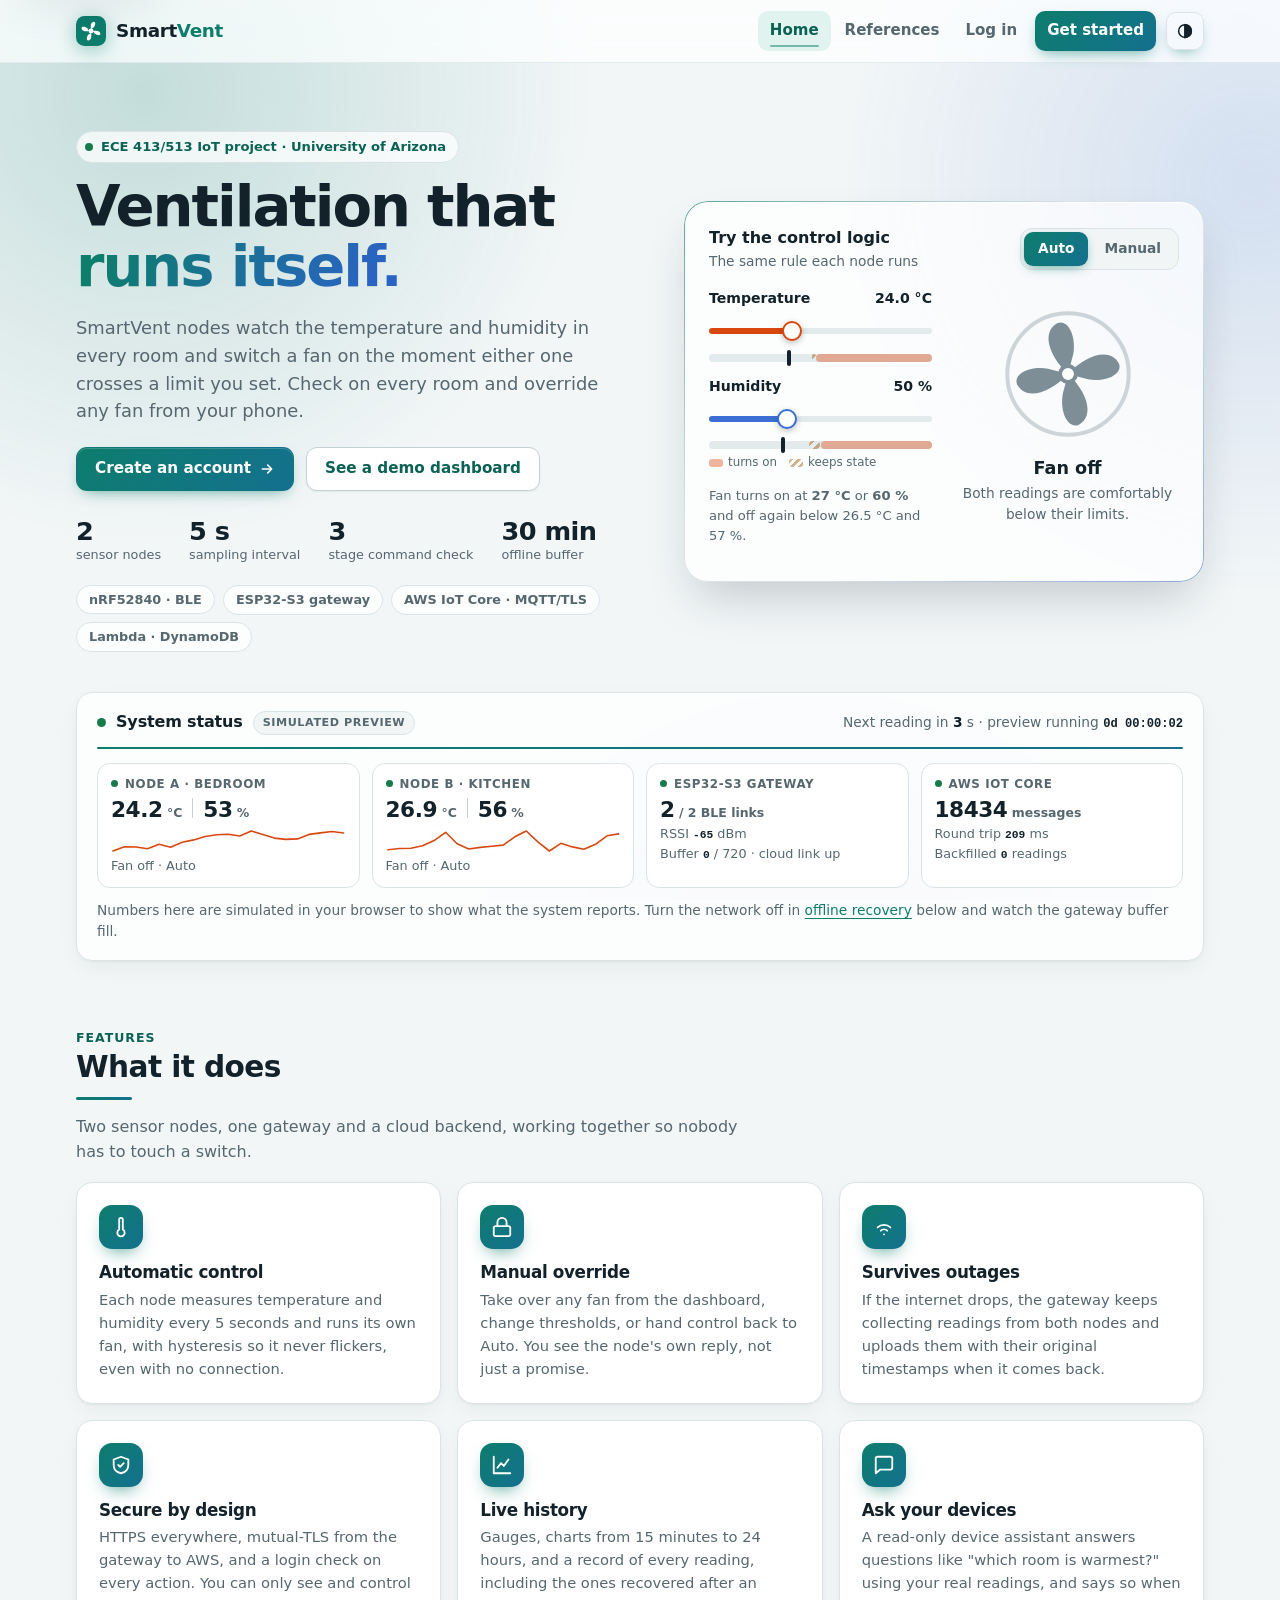
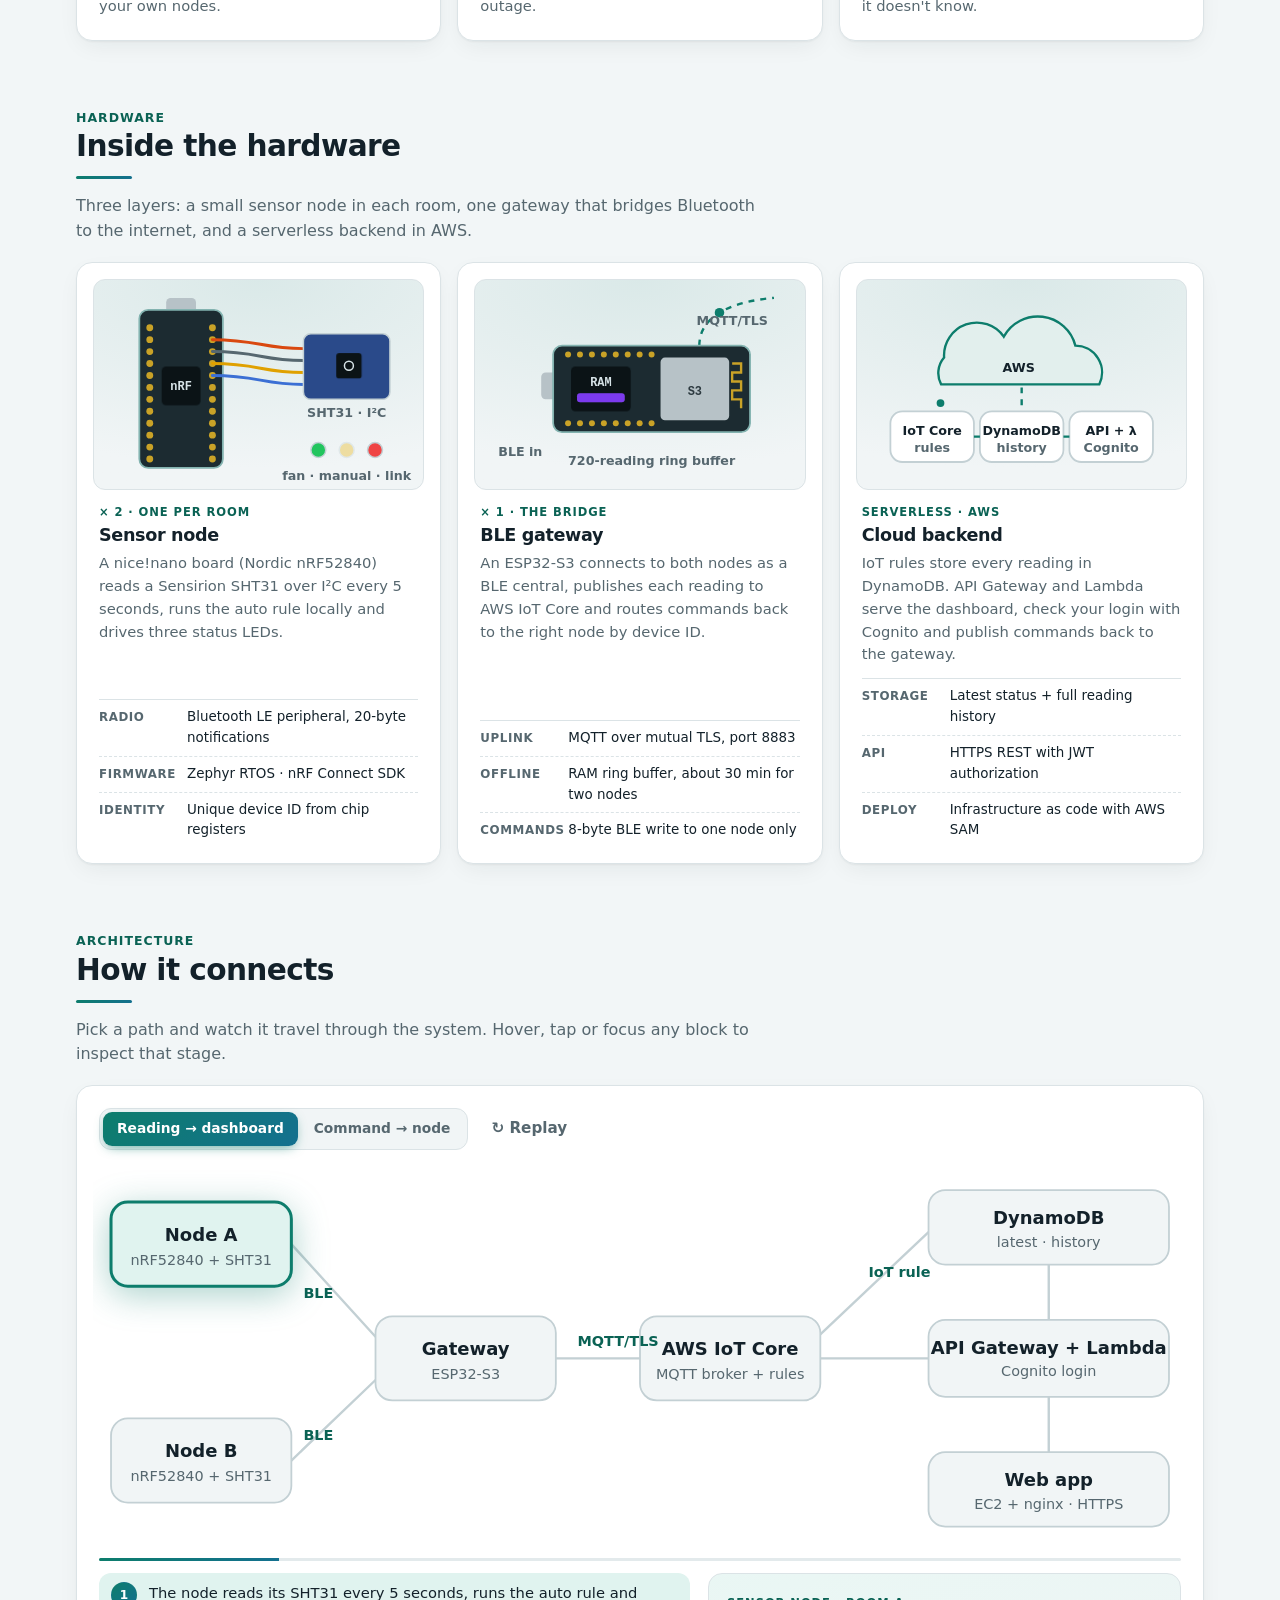
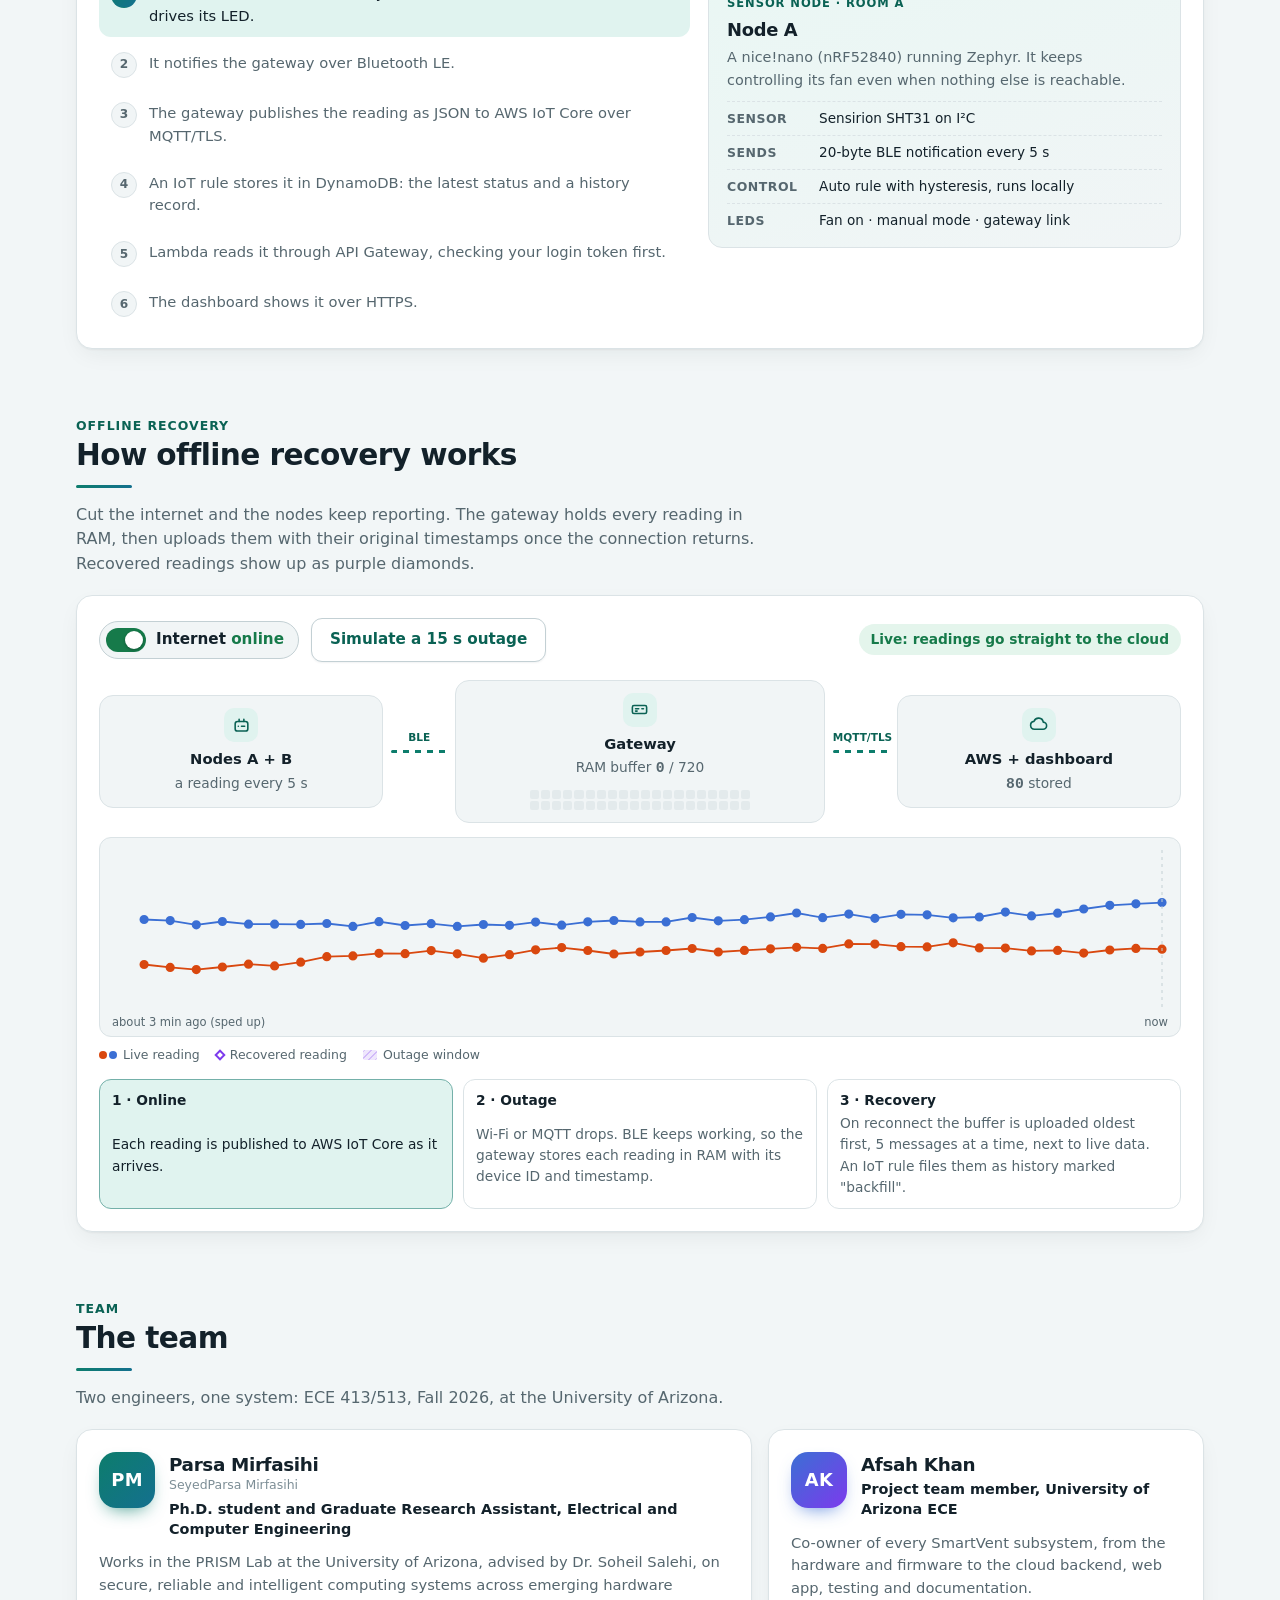
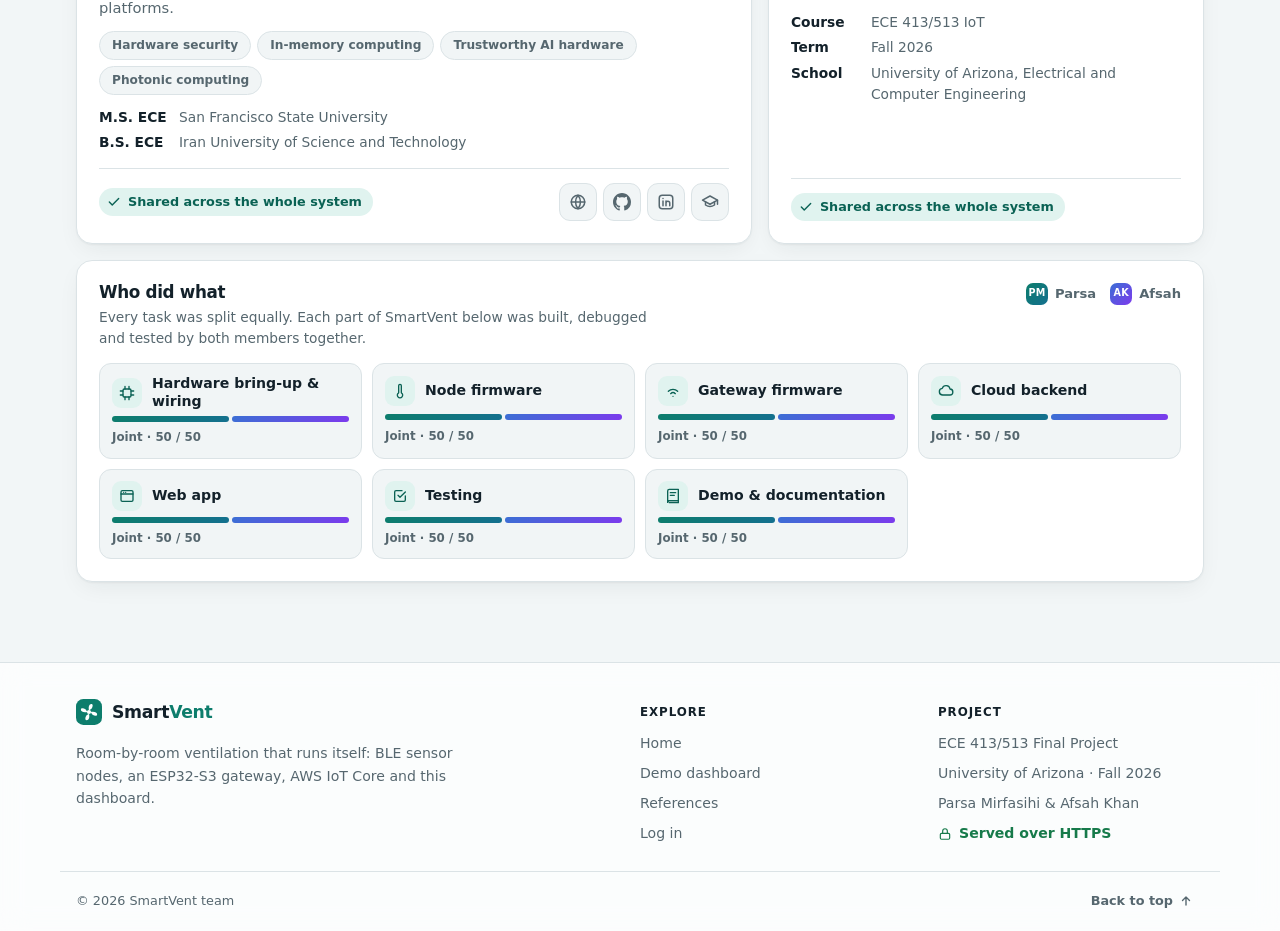
==== web/index.html @ d4ce499c "SmartVent: two-node BLE to AWS IoT smart ventilation system" ====
<!doctype html>
<html lang="en">
<head>
  <meta charset="utf-8">
  <meta name="viewport" content="width=device-width, initial-scale=1">
  <title>SmartVent · Smart Ventilation</title>
  <meta name="description" content="SmartVent: an IoT ventilation system with BLE sensor nodes, an ESP32-S3 gateway, AWS IoT Core and a live web dashboard. ECE 413/513 project, University of Arizona.">
  <script>try { var t = localStorage.getItem("sv.theme"); if (t) document.documentElement.dataset.theme = t; } catch (e) {}</script>
  <link rel="stylesheet" href="css/style.css">
</head>
<body>
  <main>
    <!-- ============================================================ hero -->
    <section class="hero">
      <div>
        <span class="eyebrow"><i></i>ECE 413/513 IoT project · University of Arizona</span>
        <h1>Ventilation that <em>runs itself.</em></h1>
        <p class="lead">
          SmartVent nodes watch the temperature and humidity in every room and switch a fan on the moment
          either one crosses a limit you set. Check on every room and override any fan from your phone.
        </p>
        <p class="row" style="margin-top:22px">
          <a class="btn" id="cta-main" href="register.html"><span>Create an account</span><svg class="arrow" viewBox="0 0 24 24" fill="none" stroke="currentColor" stroke-width="2.4" stroke-linecap="round" stroke-linejoin="round" aria-hidden="true"><path d="M5 12h14M13 6l6 6-6 6"/></svg></a>
          <a class="btn secondary" href="dashboard.html?demo">See a demo dashboard</a>
        </p>
        <div class="hero-stats" aria-label="At a glance">
          <div><b data-count="2">2</b><span>sensor nodes</span></div>
          <div><b><span data-count="5">5</span> s</b><span>sampling interval</span></div>
          <div><b data-count="3">3</b><span>stage command check</span></div>
          <div><b><span data-count="30">30</span> min</b><span>offline buffer</span></div>
        </div>
        <div class="chips" aria-label="Technology">
          <span class="chip">nRF52840 · BLE</span><span class="chip">ESP32-S3 gateway</span>
          <span class="chip">AWS IoT Core · MQTT/TLS</span><span class="chip">Lambda · DynamoDB</span>
        </div>
      </div>

      <!-- Interactive control-logic simulator (same rule the nodes run) -->
      <div class="hero-card" id="sim" role="region" aria-label="Control logic simulator">
        <div class="row">
          <div><strong>Try the control logic</strong><div class="muted small">The same rule each node runs</div></div><span class="spacer"></span>
          <div class="seg" role="group" aria-label="Mode">
            <button type="button" data-mode="auto" class="on" aria-pressed="true">Auto</button>
            <button type="button" data-mode="manual" aria-pressed="false">Manual</button>
          </div>
        </div>
        <div class="sim" style="margin-top:16px">
          <div class="sim-controls">
            <div><label for="sim-t">Temperature <span class="val" id="sim-tv"></span></label>
              <input type="range" class="temp" id="sim-t" min="15" max="40" step="0.5" value="24">
              <div class="band" id="band-t" aria-hidden="true"><span class="zone hyst"></span><span class="zone over"></span><span class="cur"></span></div></div>
            <div><label for="sim-h">Humidity <span class="val" id="sim-hv"></span></label>
              <input type="range" class="hum" id="sim-h" min="30" max="90" step="1" value="50">
              <div class="band" id="band-h" aria-hidden="true"><span class="zone hyst"></span><span class="zone over"></span><span class="cur"></span></div></div>
            <div class="band-legend" aria-hidden="true"><span><i style="background:color-mix(in srgb, var(--hot) 40%, transparent)"></i>turns on</span><span><i style="background:repeating-linear-gradient(135deg, color-mix(in srgb, var(--warn) 45%, transparent) 0 3px, transparent 3px 6px)"></i>keeps state</span></div>
            <p class="field-hint">Fan turns on at <strong>27 °C</strong> or <strong>60 %</strong> and off again below 26.5 °C and 57 %.</p>
          </div>
          <div class="sim-out">
            <div id="sim-fan"></div>
            <div class="state-line" id="sim-state" role="status">Fan off</div>
            <div class="why" id="sim-why"></div>
            <button type="button" class="secondary" id="sim-toggle" hidden>Toggle fan</button>
          </div>
        </div>
      </div>
    </section>

    <!-- ============================================================ live status strip -->
    <section class="status-strip card reveal" id="status" aria-labelledby="status-title">
      <div class="ss-head">
        <h2 id="status-title"><span class="ss-beat" aria-hidden="true"></span>System status</h2>
        <span class="badge">Simulated preview</span>
        <span class="spacer"></span>
        <span class="ss-meta muted small">Next reading in <b id="ss-next">5</b> s · preview running <b id="ss-up" class="mono">0d 00:00:00</b></span>
      </div>
      <div class="ss-bar" aria-hidden="true"><i id="ss-bar"></i></div>
      <div class="ss-grid">
        <div class="ss-tile" data-tile="a">
          <div class="ss-k"><span class="ss-dot"></span>Node A · Bedroom</div>
          <div class="ss-v"><span data-v="t">–</span><small> °C</small><span class="ss-sep"></span><span data-v="h">–</span><small> %</small></div>
          <svg class="ss-spark" viewBox="0 0 120 26" preserveAspectRatio="none" aria-hidden="true"><path data-v="spark"/></svg>
          <div class="ss-sub" data-v="fan">Fan off · Auto</div>
        </div>
        <div class="ss-tile" data-tile="b">
          <div class="ss-k"><span class="ss-dot"></span>Node B · Kitchen</div>
          <div class="ss-v"><span data-v="t">–</span><small> °C</small><span class="ss-sep"></span><span data-v="h">–</span><small> %</small></div>
          <svg class="ss-spark" viewBox="0 0 120 26" preserveAspectRatio="none" aria-hidden="true"><path data-v="spark"/></svg>
          <div class="ss-sub" data-v="fan">Fan off · Auto</div>
        </div>
        <div class="ss-tile" data-tile="gw">
          <div class="ss-k"><span class="ss-dot"></span>ESP32-S3 gateway</div>
          <div class="ss-v"><span data-v="links">2</span><small> / 2 BLE links</small></div>
          <div class="ss-sub">RSSI <b data-v="rssi" class="mono">–</b> dBm</div>
          <div class="ss-sub">Buffer <b data-v="buf" class="mono">0</b> / 720 · <span data-v="net">cloud link up</span></div>
        </div>
        <div class="ss-tile" data-tile="cloud">
          <div class="ss-k"><span class="ss-dot"></span>AWS IoT Core</div>
          <div class="ss-v"><span data-v="msgs">0</span><small> messages</small></div>
          <div class="ss-sub">Round trip <b data-v="rtt" class="mono">–</b> ms</div>
          <div class="ss-sub">Backfilled <b data-v="bf" class="mono">0</b> readings</div>
        </div>
      </div>
      <p class="ss-note muted small">Numbers here are simulated in your browser to show what the system reports. Turn the network off in <a href="#offline">offline recovery</a> below and watch the gateway buffer fill.</p>
    </section>

    <!-- ============================================================ features -->
    <section>
      <div class="section-title reveal"><span class="eyebrow">Features</span><h2>What it does</h2>
        <p>Two sensor nodes, one gateway and a cloud backend, working together so nobody has to touch a switch.</p></div>
      <div class="features">
        <div class="card feature lift reveal"><div class="ico"><svg viewBox="0 0 24 24" fill="none" stroke="currentColor" stroke-width="2" stroke-linecap="round" stroke-linejoin="round"><path d="M14 14.8V4a2 2 0 0 0-4 0v10.8a4 4 0 1 0 4 0z"/></svg></div>
          <h3>Automatic control</h3><p>Each node measures temperature and humidity every 5 seconds and runs its own fan, with hysteresis so it never flickers, even with no connection.</p></div>
        <div class="card feature lift reveal" style="--d:.06s"><div class="ico"><svg viewBox="0 0 24 24" fill="none" stroke="currentColor" stroke-width="2" stroke-linecap="round" stroke-linejoin="round"><rect x="3" y="11" width="18" height="11" rx="2"/><path d="M7 11V7a5 5 0 0 1 10 0v4"/></svg></div>
          <h3>Manual override</h3><p>Take over any fan from the dashboard, change thresholds, or hand control back to Auto. You see the node's own reply, not just a promise.</p></div>
        <div class="card feature lift reveal" style="--d:.12s"><div class="ico"><svg viewBox="0 0 24 24" fill="none" stroke="currentColor" stroke-width="2" stroke-linecap="round" stroke-linejoin="round"><path d="M5 12.5a10 10 0 0 1 14 0M8.5 16a5 5 0 0 1 7 0M12 20h.01"/></svg></div>
          <h3>Survives outages</h3><p>If the internet drops, the gateway keeps collecting readings from both nodes and uploads them with their original timestamps when it comes back.</p></div>
        <div class="card feature lift reveal"><div class="ico"><svg viewBox="0 0 24 24" fill="none" stroke="currentColor" stroke-width="2" stroke-linecap="round" stroke-linejoin="round"><path d="M12 3 4 6v6c0 5 3.5 8 8 9 4.5-1 8-4 8-9V6z"/><path d="m9 12 2 2 4-4"/></svg></div>
          <h3>Secure by design</h3><p>HTTPS everywhere, mutual-TLS from the gateway to AWS, and a login check on every action. You can only see and control your own nodes.</p></div>
        <div class="card feature lift reveal" style="--d:.06s"><div class="ico"><svg viewBox="0 0 24 24" fill="none" stroke="currentColor" stroke-width="2" stroke-linecap="round" stroke-linejoin="round"><path d="M3 3v18h18"/><path d="m7 15 4-5 3 3 5-7"/></svg></div>
          <h3>Live history</h3><p>Gauges, charts from 15 minutes to 24 hours, and a record of every reading, including the ones recovered after an outage.</p></div>
        <div class="card feature lift reveal" style="--d:.12s"><div class="ico"><svg viewBox="0 0 24 24" fill="none" stroke="currentColor" stroke-width="2" stroke-linecap="round" stroke-linejoin="round"><path d="M21 15a2 2 0 0 1-2 2H8l-5 4V5a2 2 0 0 1 2-2h14a2 2 0 0 1 2 2z"/></svg></div>
          <h3>Ask your devices</h3><p>A read-only device assistant answers questions like "which room is warmest?" using your real readings, and says so when it doesn't know.</p></div>
      </div>
    </section>

    <!-- ============================================================ hardware -->
    <section>
      <div class="section-title reveal"><span class="eyebrow">Hardware</span><h2>Inside the hardware</h2>
        <p>Three layers: a small sensor node in each room, one gateway that bridges Bluetooth to the internet, and a serverless backend in AWS.</p></div>
      <div class="hw-grid">
        <article class="card hw lift reveal">
          <div class="hw-art" aria-hidden="true">
            <svg viewBox="0 0 220 140">
              <g class="hw-waves" transform="translate(92 22)"><path d="M0 -8a10 10 0 0 1 10 10"/><path d="M0 -16a18 18 0 0 1 18 18"/><path d="M0 -24a26 26 0 0 1 26 26"/></g>
              <rect class="metal" x="48" y="12" width="20" height="11" rx="3"/>
              <rect class="pcb" x="30" y="20" width="56" height="106" rx="6"/>
              <g class="pads"><circle cx="37" cy="32" r="2.3"/><circle cx="37" cy="40" r="2.3"/><circle cx="37" cy="48" r="2.3"/><circle cx="37" cy="56" r="2.3"/><circle cx="37" cy="64" r="2.3"/><circle cx="37" cy="72" r="2.3"/><circle cx="37" cy="80" r="2.3"/><circle cx="37" cy="88" r="2.3"/><circle cx="37" cy="96" r="2.3"/><circle cx="37" cy="104" r="2.3"/><circle cx="37" cy="112" r="2.3"/><circle cx="37" cy="120" r="2.3"/>
                <circle cx="79" cy="32" r="2.3"/><circle cx="79" cy="40" r="2.3"/><circle cx="79" cy="48" r="2.3"/><circle cx="79" cy="56" r="2.3"/><circle cx="79" cy="64" r="2.3"/><circle cx="79" cy="72" r="2.3"/><circle cx="79" cy="80" r="2.3"/><circle cx="79" cy="88" r="2.3"/><circle cx="79" cy="96" r="2.3"/><circle cx="79" cy="104" r="2.3"/><circle cx="79" cy="112" r="2.3"/><circle cx="79" cy="120" r="2.3"/></g>
              <rect class="chip" x="45" y="58" width="26" height="26" rx="3"/><text class="chip-t" x="58" y="74" text-anchor="middle">nRF</text>
              <path class="wire w1" d="M79 40 C110 40 112 46 140 46"/><path class="wire w2" d="M79 48 C110 48 112 54 140 54"/><path class="wire w3" d="M79 56 C110 56 112 62 140 62"/><path class="wire w4" d="M79 64 C110 64 112 70 140 70"/>
              <rect class="pcb2" x="140" y="36" width="58" height="44" rx="5"/>
              <rect class="chip" x="162" y="49" width="17" height="17" rx="2"/><circle class="sense" cx="170.5" cy="57.5" r="3"/>
              <text class="lbl" x="169" y="92" text-anchor="middle">SHT31 · I²C</text>
              <g class="leds"><circle class="led g" cx="150" cy="114" r="5"/><circle class="led y" cx="169" cy="114" r="5"/><circle class="led r" cx="188" cy="114" r="5"/></g>
              <text class="lbl" x="169" y="134" text-anchor="middle">fan · manual · link</text>
            </svg>
          </div>
          <span class="hw-k">× 2 · one per room</span>
          <h3>Sensor node</h3>
          <p>A nice!nano board (Nordic nRF52840) reads a Sensirion SHT31 over I²C every 5 seconds, runs the auto rule locally and drives three status LEDs.</p>
          <ul class="hw-specs">
            <li><b>Radio</b><span>Bluetooth LE peripheral, 20-byte notifications</span></li>
            <li><b>Firmware</b><span>Zephyr RTOS · nRF Connect SDK</span></li>
            <li><b>Identity</b><span>Unique device ID from chip registers</span></li>
          </ul>
        </article>

        <article class="card hw lift reveal" style="--d:.08s">
          <div class="hw-art" aria-hidden="true">
            <svg viewBox="0 0 220 140">
              <g class="hw-waves in" transform="translate(30 70) rotate(180)"><path d="M0 -8a10 10 0 0 1 10 10"/><path d="M0 -16a18 18 0 0 1 18 18"/><path d="M0 -24a26 26 0 0 1 26 26"/></g>
              <path class="uplink" d="M150 44 C150 22 176 14 200 12"/>
              <circle class="up-dot" r="3.2"><animateMotion dur="1.8s" repeatCount="indefinite" path="M150 44 C150 22 176 14 200 12"/></circle>
              <rect class="metal" x="44" y="62" width="12" height="18" rx="3"/>
              <rect class="pcb" x="52" y="44" width="132" height="58" rx="6"/>
              <g class="pads"><circle cx="62" cy="50" r="2"/><circle cx="70" cy="50" r="2"/><circle cx="78" cy="50" r="2"/><circle cx="86" cy="50" r="2"/><circle cx="94" cy="50" r="2"/><circle cx="102" cy="50" r="2"/><circle cx="110" cy="50" r="2"/><circle cx="118" cy="50" r="2"/>
                <circle cx="62" cy="96" r="2"/><circle cx="70" cy="96" r="2"/><circle cx="78" cy="96" r="2"/><circle cx="86" cy="96" r="2"/><circle cx="94" cy="96" r="2"/><circle cx="102" cy="96" r="2"/><circle cx="110" cy="96" r="2"/><circle cx="118" cy="96" r="2"/></g>
              <rect class="chip" x="64" y="58" width="40" height="30" rx="3"/>
              <g class="ram"><rect x="68" y="76" width="32" height="6" rx="2" class="ram-trk"/><rect x="68" y="76" width="32" height="6" rx="2" class="ram-fill"/></g>
              <text class="chip-t" x="84" y="71" text-anchor="middle">RAM</text>
              <rect class="metal" x="124" y="52" width="46" height="42" rx="3"/>
              <text class="chip-t dark" x="147" y="77" text-anchor="middle">S3</text>
              <path class="antenna" d="M172 56h6v6h-6v6h6v6h-6v6h6v6"/>
              <text class="lbl" x="30" y="118" text-anchor="middle">BLE in</text>
              <text class="lbl" x="196" y="30" text-anchor="end">MQTT/TLS</text>
              <text class="lbl" x="118" y="124" text-anchor="middle">720-reading ring buffer</text>
            </svg>
          </div>
          <span class="hw-k">× 1 · the bridge</span>
          <h3>BLE gateway</h3>
          <p>An ESP32-S3 connects to both nodes as a BLE central, publishes each reading to AWS IoT Core and routes commands back to the right node by device ID.</p>
          <ul class="hw-specs">
            <li><b>Uplink</b><span>MQTT over mutual TLS, port 8883</span></li>
            <li><b>Offline</b><span>RAM ring buffer, about 30 min for two nodes</span></li>
            <li><b>Commands</b><span>8-byte BLE write to one node only</span></li>
          </ul>
        </article>

        <article class="card hw lift reveal" style="--d:.16s">
          <div class="hw-art" aria-hidden="true">
            <svg viewBox="0 0 220 140">
              <path class="cloud" d="M58 52a22 22 0 0 1 40-14 26 26 0 0 1 48 6 18 18 0 0 1 16 26H56a16 16 0 0 1 2-18z"/>
              <text class="lbl strong" x="108" y="62" text-anchor="middle">AWS</text>
              <path class="flow" d="M110 72v14"/>
              <rect class="svc" x="22" y="88" width="56" height="34" rx="8"/><text class="lbl strong" x="50" y="104" text-anchor="middle">IoT Core</text><text class="lbl" x="50" y="115" text-anchor="middle">rules</text>
              <rect class="svc" x="82" y="88" width="56" height="34" rx="8"/><text class="lbl strong" x="110" y="104" text-anchor="middle">DynamoDB</text><text class="lbl" x="110" y="115" text-anchor="middle">history</text>
              <rect class="svc" x="142" y="88" width="56" height="34" rx="8"/><text class="lbl strong" x="170" y="104" text-anchor="middle">API + λ</text><text class="lbl" x="170" y="115" text-anchor="middle">Cognito</text>
              <path class="flow" d="M78 105h4M138 105h4"/>
              <circle class="svc-dot" r="2.6"><animateMotion dur="2.4s" repeatCount="indefinite" path="M50 88 C50 76 110 76 110 88 C110 76 170 76 170 88"/></circle>
            </svg>
          </div>
          <span class="hw-k">Serverless · AWS</span>
          <h3>Cloud backend</h3>
          <p>IoT rules store every reading in DynamoDB. API Gateway and Lambda serve the dashboard, check your login with Cognito and publish commands back to the gateway.</p>
          <ul class="hw-specs">
            <li><b>Storage</b><span>Latest status + full reading history</span></li>
            <li><b>API</b><span>HTTPS REST with JWT authorization</span></li>
            <li><b>Deploy</b><span>Infrastructure as code with AWS SAM</span></li>
          </ul>
        </article>
      </div>
    </section>

    <!-- ============================================================ how it connects -->
    <section>
      <div class="section-title reveal"><span class="eyebrow">Architecture</span><h2>How it connects</h2>
        <p>Pick a path and watch it travel through the system. Hover, tap or focus any block to inspect that stage.</p></div>
      <div class="card diagram reveal">
        <div class="row" style="margin-bottom:10px">
          <div class="seg" role="group" aria-label="Flow">
            <button type="button" data-flow="telemetry" class="on" aria-pressed="true">Reading → dashboard</button>
            <button type="button" data-flow="command" aria-pressed="false">Command → node</button>
          </div>
          <button type="button" class="ghost" id="flow-replay">↻ Replay</button>
        </div>
        <div class="scroller">
        <svg viewBox="0 0 900 310" role="group" aria-labelledby="arch-title">
          <title id="arch-title">Two nRF52840 sensor nodes connect over Bluetooth LE to an ESP32-S3 gateway, which uses MQTT over TLS to AWS IoT Core. IoT rules store data in DynamoDB; API Gateway and Lambda serve the web app over HTTPS and publish commands back through IoT Core.</title>
          <g>
            <path id="w-a-gw" class="wire" d="M160 65 L230 142"/>
            <path id="w-b-gw" class="wire" d="M160 245 L230 178"/>
            <path id="w-gw-iot" class="wire" d="M380 160 L450 160"/>
            <path id="w-iot-db" class="wire" d="M600 140 L690 55"/>
            <path id="w-iot-api" class="wire" d="M600 160 L690 160"/>
            <path id="w-api-db" class="wire" d="M790 128 L790 82"/>
            <path id="w-api-web" class="wire" d="M790 192 L790 238"/>
          </g>
          <g id="n-a" class="stage" tabindex="0" role="button" aria-label="Inspect Node A"><rect class="box" x="10" y="30" width="150" height="70" rx="14"/><text x="85" y="62" text-anchor="middle" font-weight="700" font-size="15">Node A</text><text x="85" y="82" text-anchor="middle" class="sub">nRF52840 + SHT31</text></g>
          <g id="n-b" class="stage" tabindex="0" role="button" aria-label="Inspect Node B"><rect class="box" x="10" y="210" width="150" height="70" rx="14"/><text x="85" y="242" text-anchor="middle" font-weight="700" font-size="15">Node B</text><text x="85" y="262" text-anchor="middle" class="sub">nRF52840 + SHT31</text></g>
          <g id="gw" class="stage" tabindex="0" role="button" aria-label="Inspect the gateway"><rect class="box" x="230" y="125" width="150" height="70" rx="14"/><text x="305" y="157" text-anchor="middle" font-weight="700" font-size="15">Gateway</text><text x="305" y="177" text-anchor="middle" class="sub">ESP32-S3</text></g>
          <g id="iot" class="stage" tabindex="0" role="button" aria-label="Inspect AWS IoT Core"><rect class="box" x="450" y="125" width="150" height="70" rx="14"/><text x="525" y="157" text-anchor="middle" font-weight="700" font-size="15">AWS IoT Core</text><text x="525" y="177" text-anchor="middle" class="sub">MQTT broker + rules</text></g>
          <g id="db" class="stage" tabindex="0" role="button" aria-label="Inspect DynamoDB"><rect class="box" x="690" y="20" width="200" height="62" rx="14"/><text x="790" y="48" text-anchor="middle" font-weight="700" font-size="15">DynamoDB</text><text x="790" y="67" text-anchor="middle" class="sub">latest · history</text></g>
          <g id="api" class="stage" tabindex="0" role="button" aria-label="Inspect API Gateway and Lambda"><rect class="box" x="690" y="128" width="200" height="64" rx="14"/><text x="790" y="156" text-anchor="middle" font-weight="700" font-size="15">API Gateway + Lambda</text><text x="790" y="175" text-anchor="middle" class="sub">Cognito login</text></g>
          <g id="web" class="stage" tabindex="0" role="button" aria-label="Inspect the web app"><rect class="box" x="690" y="238" width="200" height="62" rx="14"/><text x="790" y="266" text-anchor="middle" font-weight="700" font-size="15">Web app</text><text x="790" y="285" text-anchor="middle" class="sub">EC2 + nginx · HTTPS</text></g>
          <text class="tag" x="170" y="110">BLE</text><text class="tag" x="170" y="228">BLE</text>
          <text class="tag" x="398" y="150">MQTT/TLS</text><text class="tag" x="640" y="92">IoT rule</text>
          <circle class="packet" id="packet" r="6" cx="-20" cy="-20" opacity="0"/>
        </svg>
        </div>
        <div class="flow-progress" aria-hidden="true"><i id="flow-bar"></i></div>
        <div class="flow-split">
          <ol class="flow-steps" id="flow-list"></ol>
          <aside class="inspector" id="inspector" aria-live="polite">
            <span class="ins-k" id="ins-k">Stage inspector</span>
            <h3 id="ins-t">Hover or tap a block</h3>
            <p id="ins-p" class="muted">Each block in the diagram is a real part of the system. Pick one to see what it does and what passes through it.</p>
            <ul id="ins-f" class="ins-facts"></ul>
          </aside>
        </div>
      </div>
    </section>

    <!-- ============================================================ offline recovery -->
    <section id="offline">
      <div class="section-title reveal"><span class="eyebrow">Offline recovery</span><h2>How offline recovery works</h2>
        <p>Cut the internet and the nodes keep reporting. The gateway holds every reading in RAM, then uploads them with their original timestamps once the connection returns. Recovered readings show up as purple diamonds.</p></div>
      <div class="card od reveal" id="od">
        <div class="od-top">
          <button type="button" class="od-switch" id="od-net" role="switch" aria-checked="true"><span class="od-knob" aria-hidden="true"></span><span class="od-lbl">Internet <b id="od-net-l">online</b></span></button>
          <button type="button" class="secondary" id="od-auto">Simulate a 15 s outage</button>
          <span class="spacer"></span>
          <span class="od-phase" id="od-phase" role="status">Live: readings go straight to the cloud</span>
        </div>

        <div class="od-pipe">
          <div class="od-node">
            <span class="od-ico" aria-hidden="true"><svg viewBox="0 0 24 24" fill="none" stroke="currentColor" stroke-width="2" stroke-linecap="round" stroke-linejoin="round"><rect x="4" y="7" width="16" height="12" rx="3"/><path d="M9 7V4M15 7V4M8 13h.01M12 13h4"/></svg></span>
            <b>Nodes A + B</b><span class="muted small">a reading every 5 s</span>
          </div>
          <div class="od-link ble" aria-hidden="true"><i></i><span>BLE</span></div>
          <div class="od-node od-gw">
            <span class="od-ico" aria-hidden="true"><svg viewBox="0 0 24 24" fill="none" stroke="currentColor" stroke-width="2" stroke-linecap="round" stroke-linejoin="round"><rect x="3" y="7" width="18" height="10" rx="2"/><path d="M7 11h4M7 14h2M15 11h2"/></svg></span>
            <b>Gateway</b><span class="muted small">RAM buffer <b class="mono" id="od-count">0</b> / 720</span>
            <div class="od-buf" id="od-buf" aria-hidden="true"></div>
          </div>
          <div class="od-link mqtt" id="od-mqtt" aria-hidden="true"><i></i><span>MQTT/TLS</span><em>×</em></div>
          <div class="od-node od-cloud">
            <span class="od-ico" aria-hidden="true"><svg viewBox="0 0 24 24" fill="none" stroke="currentColor" stroke-width="2" stroke-linecap="round" stroke-linejoin="round"><path d="M7 18a5 5 0 0 1-.6-9.96A6 6 0 0 1 18 9a4.5 4.5 0 0 1-.5 9z"/></svg></span>
            <b>AWS + dashboard</b><span class="muted small"><b class="mono" id="od-stored">0</b> stored</span>
          </div>
        </div>

        <div class="od-chart-wrap">
          <svg class="od-chart" id="od-chart" viewBox="0 0 800 170" role="img" aria-label="Timeline of readings as the dashboard sees them"></svg>
          <div class="od-axis muted" aria-hidden="true"><span>about 3 min ago (sped up)</span><span>now</span></div>
        </div>
        <div class="chart-legend" aria-hidden="true">
          <span><i class="lg-dot"></i>Live reading</span>
          <span><i class="lg-diamond"></i>Recovered reading</span>
          <span><i class="lg-band"></i>Outage window</span>
        </div>

        <ol class="od-steps" id="od-steps">
          <li data-p="live"><b>1 · Online</b><span>Each reading is published to AWS IoT Core as it arrives.</span></li>
          <li data-p="offline"><b>2 · Outage</b><span>Wi-Fi or MQTT drops. BLE keeps working, so the gateway stores each reading in RAM with its device ID and timestamp.</span></li>
          <li data-p="flush"><b>3 · Recovery</b><span>On reconnect the buffer is uploaded oldest first, 5 messages at a time, next to live data. An IoT rule files them as history marked "backfill".</span></li>
        </ol>
      </div>
    </section>

    <!-- ============================================================ team -->
    <section id="team">
      <div class="section-title reveal"><span class="eyebrow">Team</span><h2>The team</h2>
        <p>Two engineers, one system: ECE 413/513, Fall 2026, at the University of Arizona.</p></div>
      <div class="team">
        <article class="card person lift reveal">
          <div class="p-head">
            <div class="avatar" aria-hidden="true">PM</div>
            <div>
              <h3>Parsa Mirfasihi</h3>
              <span class="p-alias">SeyedParsa Mirfasihi</span>
              <p class="p-role">Ph.D. student and Graduate Research Assistant, Electrical and Computer Engineering</p>
            </div>
          </div>
          <p>Works in the PRISM Lab at the University of Arizona, advised by Dr. Soheil Salehi, on secure, reliable and intelligent computing systems across emerging hardware platforms.</p>
          <div class="p-tags" aria-label="Research interests"><span class="chip">Hardware security</span><span class="chip">In-memory computing</span><span class="chip">Trustworthy AI hardware</span><span class="chip">Photonic computing</span></div>
          <ul class="p-edu">
            <li><b>M.S. ECE</b><span>San Francisco State University</span></li>
            <li><b>B.S. ECE</b><span>Iran University of Science and Technology</span></li>
          </ul>
          <div class="p-foot">
            <span class="p-share"><svg viewBox="0 0 24 24" fill="none" stroke="currentColor" stroke-width="2.4" stroke-linecap="round" stroke-linejoin="round" aria-hidden="true"><path d="M20 6 9 17l-5-5"/></svg>Shared across the whole system</span>
            <div class="p-links">
              <a class="icon-btn" href="https://parsamirfasihi.com" target="_blank" rel="noopener" aria-label="Personal website (opens in a new tab)" title="Website"><svg viewBox="0 0 24 24" fill="none" stroke="currentColor" stroke-width="2" stroke-linecap="round" stroke-linejoin="round"><circle cx="12" cy="12" r="9"/><path d="M3 12h18M12 3a14 14 0 0 1 0 18M12 3a14 14 0 0 0 0 18"/></svg></a>
              <a class="icon-btn" href="https://github.com/parsamrf" target="_blank" rel="noopener" aria-label="GitHub profile (opens in a new tab)" title="GitHub"><svg viewBox="0 0 16 16" fill="currentColor"><path d="M8 0C3.58 0 0 3.58 0 8c0 3.54 2.29 6.53 5.47 7.59.4.07.55-.17.55-.38 0-.19-.01-.82-.01-1.49-2.01.37-2.53-.49-2.69-.94-.09-.23-.48-.94-.82-1.13-.28-.15-.68-.52-.01-.53.63-.01 1.08.58 1.23.82.72 1.21 1.87.87 2.33.66.07-.52.28-.87.51-1.07-1.78-.2-3.64-.89-3.64-3.95 0-.87.31-1.59.82-2.15-.08-.2-.36-1.02.08-2.12 0 0 .67-.21 2.2.82.64-.18 1.32-.27 2-.27.68 0 1.36.09 2 .27 1.53-1.04 2.2-.82 2.2-.82.44 1.1.16 1.92.08 2.12.51.56.82 1.27.82 2.15 0 3.07-1.87 3.75-3.65 3.95.29.25.54.73.54 1.48 0 1.07-.01 1.93-.01 2.2 0 .21.15.46.55.38A8.01 8.01 0 0 0 16 8c0-4.42-3.58-8-8-8z"/></svg></a>
              <a class="icon-btn" href="https://www.linkedin.com/in/parsa-mirfasihi/" target="_blank" rel="noopener" aria-label="LinkedIn profile (opens in a new tab)" title="LinkedIn"><svg viewBox="0 0 24 24" fill="none" stroke="currentColor" stroke-width="2" stroke-linecap="round" stroke-linejoin="round"><rect x="3" y="3" width="18" height="18" rx="4"/><path d="M8 10.5V17M8 7.3v.01M12 17v-6.5M12 13.5a2.5 2.5 0 0 1 5 0V17"/></svg></a>
              <a class="icon-btn" href="https://scholar.google.com/citations?hl=en&amp;user=OA3Wf_IAAAAJ" target="_blank" rel="noopener" aria-label="Google Scholar profile (opens in a new tab)" title="Google Scholar"><svg viewBox="0 0 24 24" fill="none" stroke="currentColor" stroke-width="2" stroke-linecap="round" stroke-linejoin="round"><path d="M2 9.5 12 4l10 5.5L12 15z"/><path d="M6 11.7V16c3.5 2.5 8.5 2.5 12 0v-4.3M22 9.5V15"/></svg></a>
            </div>
          </div>
        </article>

        <article class="card person lift reveal" style="--d:.08s">
          <div class="p-head">
            <div class="avatar alt" aria-hidden="true">AK</div>
            <div>
              <h3>Afsah Khan</h3>
              <p class="p-role">Project team member, University of Arizona ECE</p>
            </div>
          </div>
          <p>Co-owner of every SmartVent subsystem, from the hardware and firmware to the cloud backend, web app, testing and documentation.</p>
          <ul class="p-edu">
            <li><b>Course</b><span>ECE 413/513 IoT</span></li>
            <li><b>Term</b><span>Fall 2026</span></li>
            <li><b>School</b><span>University of Arizona, Electrical and Computer Engineering</span></li>
          </ul>
          <div class="p-foot">
            <span class="p-share"><svg viewBox="0 0 24 24" fill="none" stroke="currentColor" stroke-width="2.4" stroke-linecap="round" stroke-linejoin="round" aria-hidden="true"><path d="M20 6 9 17l-5-5"/></svg>Shared across the whole system</span>
          </div>
        </article>
      </div>

      <div class="card ownership reveal">
        <div class="own-head">
          <div><h3>Who did what</h3><p class="muted small">Every task was split equally. Each part of SmartVent below was built, debugged and tested by both members together.</p></div>
          <div class="own-key" aria-hidden="true"><span><i class="avatar xs">PM</i>Parsa</span><span><i class="avatar xs alt">AK</i>Afsah</span></div>
        </div>
        <ul class="own-grid">
          <li><span class="own-ico" aria-hidden="true"><svg viewBox="0 0 24 24" fill="none" stroke="currentColor" stroke-width="2" stroke-linecap="round" stroke-linejoin="round"><rect x="6" y="6" width="12" height="12" rx="2"/><path d="M9 2v4M15 2v4M9 18v4M15 18v4M2 9h4M2 15h4M18 9h4M18 15h4"/></svg></span><b>Hardware bring-up &amp; wiring</b><span class="own-bar"><i></i><i></i></span><span class="own-who">Joint · 50 / 50</span></li>
          <li><span class="own-ico" aria-hidden="true"><svg viewBox="0 0 24 24" fill="none" stroke="currentColor" stroke-width="2" stroke-linecap="round" stroke-linejoin="round"><path d="M14 14.8V4a2 2 0 0 0-4 0v10.8a4 4 0 1 0 4 0z"/></svg></span><b>Node firmware</b><span class="own-bar"><i></i><i></i></span><span class="own-who">Joint · 50 / 50</span></li>
          <li><span class="own-ico" aria-hidden="true"><svg viewBox="0 0 24 24" fill="none" stroke="currentColor" stroke-width="2" stroke-linecap="round" stroke-linejoin="round"><path d="M5 12.5a10 10 0 0 1 14 0M8.5 16a5 5 0 0 1 7 0M12 20h.01"/></svg></span><b>Gateway firmware</b><span class="own-bar"><i></i><i></i></span><span class="own-who">Joint · 50 / 50</span></li>
          <li><span class="own-ico" aria-hidden="true"><svg viewBox="0 0 24 24" fill="none" stroke="currentColor" stroke-width="2" stroke-linecap="round" stroke-linejoin="round"><path d="M7 18a5 5 0 0 1-.6-9.96A6 6 0 0 1 18 9a4.5 4.5 0 0 1-.5 9z"/></svg></span><b>Cloud backend</b><span class="own-bar"><i></i><i></i></span><span class="own-who">Joint · 50 / 50</span></li>
          <li><span class="own-ico" aria-hidden="true"><svg viewBox="0 0 24 24" fill="none" stroke="currentColor" stroke-width="2" stroke-linecap="round" stroke-linejoin="round"><rect x="3" y="4" width="18" height="16" rx="2"/><path d="M3 9h18M7 6.5h.01M10 6.5h.01"/></svg></span><b>Web app</b><span class="own-bar"><i></i><i></i></span><span class="own-who">Joint · 50 / 50</span></li>
          <li><span class="own-ico" aria-hidden="true"><svg viewBox="0 0 24 24" fill="none" stroke="currentColor" stroke-width="2" stroke-linecap="round" stroke-linejoin="round"><path d="M9 11l3 3 8-8"/><path d="M20 12v6a2 2 0 0 1-2 2H6a2 2 0 0 1-2-2V6a2 2 0 0 1 2-2h9"/></svg></span><b>Testing</b><span class="own-bar"><i></i><i></i></span><span class="own-who">Joint · 50 / 50</span></li>
          <li><span class="own-ico" aria-hidden="true"><svg viewBox="0 0 24 24" fill="none" stroke="currentColor" stroke-width="2" stroke-linecap="round" stroke-linejoin="round"><path d="M4 4.5A2.5 2.5 0 0 1 6.5 2H20v17H6.5A2.5 2.5 0 0 0 4 21.5z"/><path d="M4 21.5A2.5 2.5 0 0 1 6.5 19H20v3H6.5M8 7h8M8 11h6"/></svg></span><b>Demo &amp; documentation</b><span class="own-bar"><i></i><i></i></span><span class="own-who">Joint · 50 / 50</span></li>
        </ul>
      </div>
    </section>
  </main>

  <script src="js/config.js"></script>
  <script src="js/auth.js"></script>
  <script src="js/ui.js"></script>
  <script src="js/layout.js"></script>
  <script src="js/bg.js"></script>
  <script src="js/fx.js"></script>
  <script src="js/home.js"></script>
</body>
</html>
---- web/css/style.css ----
/* SmartVent web app: responsive layout for desktop, tablet and phone.
   Light + dark themes via CSS variables. The theme follows the OS setting
   unless the visitor picks one with the header toggle (html[data-theme]). */

/* ================================================================ tokens */
:root {
  --bg: #f2f6f7;
  --bg-glow-1: rgba(13, 125, 108, 0.10);
  --bg-glow-2: rgba(59, 111, 212, 0.08);
  --surface: #ffffff;
  --surface-2: #f1f5f6;
  --surface-3: #e7eef0;
  --glass: rgba(255, 255, 255, 0.72);
  --text: #13212a;
  --muted: #56676f;
  --faint: #7d8e96;
  --border: #dbe3e6;
  --border-strong: #c3d0d4;
  --accent: #0d7d6c;
  --accent-strong: #0a6254;
  --accent-ink: #ffffff;
  --accent-soft: #e0f3ef;
  --accent-2: #14708f;
  --grad: linear-gradient(135deg, #0d7d6c 0%, #14708f 100%);
  --grad-text: linear-gradient(120deg, #0d7d6c 10%, #2a63c4 90%);
  --blue: #3b6fd4;
  --hot: #d9480f;
  --hot-soft: #fdebe0;
  --series-temp: #d9480f;
  --series-hum: #3b6fd4;
  --track: #e3eaec;
  --backfill: #7c3aed;
  --backfill-soft: #efe7fd;
  --warn: #9a5500;
  --warn-soft: #fdf1dd;
  --error: #b42318;
  --error-soft: #fdecea;
  --ok: #167a4a;
  --ok-soft: #e4f5ec;
  --radius: 16px;
  --radius-sm: 10px;
  --shadow-sm: 0 1px 2px rgba(16, 36, 44, 0.06);
  --shadow: 0 1px 2px rgba(16, 36, 44, 0.05), 0 8px 24px -6px rgba(16, 36, 44, 0.08);
  --shadow-lg: 0 24px 48px -12px rgba(16, 36, 44, 0.22);
  --highlight: inset 0 1px 0 rgba(255, 255, 255, 0.9);
  --focus: 0 0 0 3px color-mix(in srgb, var(--accent) 40%, transparent);
  --ease: cubic-bezier(0.22, 1, 0.36, 1);
  --node-l: 40%;
  --glow-a: 20%;
  --pcb: #1c2b31;
  --pcb-2: #2a4a8a;
  --pad: #c9a227;
  --metal: #b7c2c7;
  --chip: #0b1316;
  font-family: "Segoe UI Variable Text", "Segoe UI", system-ui, -apple-system, Roboto, "Helvetica Neue", sans-serif;
  color-scheme: light;
}
@media (prefers-color-scheme: dark) {
  :root:not([data-theme="light"]) {
    --bg: #0a1114;
    --bg-glow-1: rgba(60, 194, 173, 0.10);
    --bg-glow-2: rgba(91, 138, 230, 0.08);
    --surface: #131c20;
    --surface-2: #19242a;
    --surface-3: #213037;
    --glass: rgba(19, 28, 32, 0.72);
    --text: #e6eef0;
    --muted: #9aabb2;
    --faint: #73858d;
    --border: #25333a;
    --border-strong: #34464e;
    --accent: #3cc2ad;
    --accent-strong: #5fd6c3;
    --accent-ink: #04201b;
    --accent-soft: #143530;
    --accent-2: #4b9bdc;
    --grad: linear-gradient(135deg, #3cc2ad 0%, #4b9bdc 100%);
    --grad-text: linear-gradient(120deg, #4fd3bd 10%, #8fb2ff 90%);
    --blue: #7ea3f2;
    --hot: #ff9156;
    --hot-soft: #3d2316;
    --series-temp: #e06d32;
    --series-hum: #5b8ae6;
    --track: #24323a;
    --backfill: #b794f6;
    --backfill-soft: #2d2342;
    --warn: #f0a650;
    --warn-soft: #382913;
    --error: #ff8a80;
    --error-soft: #3d1f1d;
    --ok: #6fd3a0;
    --ok-soft: #153126;
    --shadow-sm: 0 1px 2px rgba(0, 0, 0, 0.4);
    --shadow: 0 1px 2px rgba(0, 0, 0, 0.35), 0 10px 28px -8px rgba(0, 0, 0, 0.5);
    --shadow-lg: 0 24px 56px -12px rgba(0, 0, 0, 0.7);
    --highlight: inset 0 1px 0 rgba(255, 255, 255, 0.04);
    --node-l: 66%;
    --glow-a: 14%;
  --pcb: #22343b;
  --pcb-2: #2c4c8c;
  --pad: #b8952a;
  --metal: #8d9aa0;
  --chip: #0a0f12;
    color-scheme: dark;
  }
}
:root[data-theme="dark"] {
  --bg: #0a1114;
  --bg-glow-1: rgba(60, 194, 173, 0.10);
  --bg-glow-2: rgba(91, 138, 230, 0.08);
  --surface: #131c20;
  --surface-2: #19242a;
  --surface-3: #213037;
  --glass: rgba(19, 28, 32, 0.72);
  --text: #e6eef0;
  --muted: #9aabb2;
  --faint: #73858d;
  --border: #25333a;
  --border-strong: #34464e;
  --accent: #3cc2ad;
  --accent-strong: #5fd6c3;
  --accent-ink: #04201b;
  --accent-soft: #143530;
  --accent-2: #4b9bdc;
  --grad: linear-gradient(135deg, #3cc2ad 0%, #4b9bdc 100%);
  --grad-text: linear-gradient(120deg, #4fd3bd 10%, #8fb2ff 90%);
  --blue: #7ea3f2;
  --hot: #ff9156;
  --hot-soft: #3d2316;
  --series-temp: #e06d32;
  --series-hum: #5b8ae6;
  --track: #24323a;
  --backfill: #b794f6;
  --backfill-soft: #2d2342;
  --warn: #f0a650;
  --warn-soft: #382913;
  --error: #ff8a80;
  --error-soft: #3d1f1d;
  --ok: #6fd3a0;
  --ok-soft: #153126;
  --shadow-sm: 0 1px 2px rgba(0, 0, 0, 0.4);
  --shadow: 0 1px 2px rgba(0, 0, 0, 0.35), 0 10px 28px -8px rgba(0, 0, 0, 0.5);
  --shadow-lg: 0 24px 56px -12px rgba(0, 0, 0, 0.7);
  --highlight: inset 0 1px 0 rgba(255, 255, 255, 0.04);
  --node-l: 66%;
  --glow-a: 14%;
  --pcb: #22343b;
  --pcb-2: #2c4c8c;
  --pad: #b8952a;
  --metal: #8d9aa0;
  --chip: #0a0f12;
  color-scheme: dark;
}

/* ================================================================ base */
* { box-sizing: border-box; }
html { scroll-behavior: smooth; -webkit-text-size-adjust: 100%; }
body {
  margin: 0; color: var(--text); line-height: 1.55; min-height: 100vh; display: flex; flex-direction: column;
  overflow-x: clip;
  background: var(--bg);
  -webkit-font-smoothing: antialiased;
  transition: background-color 0.3s, color 0.3s;
}
body > main { flex: 1; width: 100%; animation: page-in 0.5s var(--ease) both; }
body.leaving > main, body.leaving > .site-footer { opacity: 0; transform: translateY(6px); filter: blur(2px); transition: opacity 0.18s, transform 0.18s, filter 0.18s; }

/* live background (js/bg.js): glow blobs + airflow canvas, both behind all content */
.sv-glow, .sv-bg { position: fixed; inset: 0; z-index: -1; pointer-events: none; }
.sv-glow { overflow: hidden; transition: opacity 0.4s; }
.sv-bg { width: 100%; height: 100%; display: block; }
.sv-glow i { position: absolute; border-radius: 50%; will-change: transform; }
.sv-glow i:nth-child(1) { width: 70vmax; height: 70vmax; left: -24vmax; top: -30vmax; transform: var(--g1, none);
  background: radial-gradient(closest-side, color-mix(in srgb, var(--accent) var(--glow-a), transparent), transparent); }
.sv-glow i:nth-child(2) { width: 64vmax; height: 64vmax; right: -26vmax; top: -18vmax; transform: var(--g2, none);
  background: radial-gradient(closest-side, color-mix(in srgb, var(--blue) calc(var(--glow-a) * 0.8), transparent), transparent); }
.sv-glow i:nth-child(3) { width: 60vmax; height: 60vmax; left: 30%; bottom: -40vmax; transform: var(--g3, none);
  background: radial-gradient(closest-side, color-mix(in srgb, var(--backfill) calc(var(--glow-a) * 0.45), transparent), transparent); }
body[data-bg="calm"] .sv-glow { opacity: 0.6; }

/* scroll progress (js/fx.js); fills completely while navigating away */
.scroll-progress { position: fixed; top: 0; left: 0; right: 0; height: 3px; z-index: 60; background: var(--grad); transform-origin: left; transform: scaleX(0); pointer-events: none; }
body.leaving .scroll-progress { transform: scaleX(1) !important; transition: transform 0.18s var(--ease); }

/* button ripple + magnetic pull (js/fx.js) */
.rp-wrap { position: absolute; inset: 0; border-radius: inherit; overflow: hidden; pointer-events: none; }
.rp { position: absolute; border-radius: 50%; background: currentColor; transform: scale(0); opacity: 0; animation: ripple 0.6s var(--ease) forwards; }
@keyframes ripple { from { transform: scale(0); opacity: 0.22; } to { transform: scale(1); opacity: 0; } }
.magnetic { translate: var(--mgx, 0px) var(--mgy, 0px); }

/* cursor spotlight (+ gentle tilt on .tilt cards) */
.spot::after { content: ""; position: absolute; inset: 0; border-radius: inherit; pointer-events: none; opacity: 0; transition: opacity 0.4s;
  background: radial-gradient(420px circle at var(--mx, 50%) var(--my, 0%), color-mix(in srgb, var(--accent) 11%, transparent), transparent 65%); }
.spot:hover::after { opacity: 1; }
.device.spot::after { background: radial-gradient(560px circle at var(--mx, 50%) var(--my, 0%), color-mix(in srgb, var(--node-c, var(--accent)) 6%, transparent), transparent 65%); }
.card.lift.tilt:hover, .ref-card.tilt:hover { transform: perspective(900px) rotateX(var(--rx, 0deg)) rotateY(var(--ry, 0deg)) translateY(-3px); }
@keyframes page-in { from { opacity: 0; transform: translateY(10px); } }
a { color: var(--accent); text-underline-offset: 3px; }
a:hover { color: var(--accent-strong); }
h1, h2, h3 { line-height: 1.18; margin: 0 0 0.5em; letter-spacing: -0.02em; font-weight: 720; }
h1 { font-size: clamp(1.75rem, 3.5vw, 2.3rem); }
h2 { font-size: 1.28rem; }
p { margin: 0 0 0.8em; }
main { max-width: 1160px; margin: 0 auto; padding: 32px 16px 80px; }
:focus-visible { outline: 3px solid var(--accent); outline-offset: 2px; border-radius: 6px; }
.sr-only { position: absolute; width: 1px; height: 1px; overflow: hidden; clip: rect(0 0 0 0); white-space: nowrap; }
[hidden] { display: none !important; }
::selection { background: color-mix(in srgb, var(--accent) 30%, transparent); }
.skip-link { position: absolute; left: 12px; top: -60px; z-index: 200; background: var(--surface); color: var(--text); padding: 8px 14px; border-radius: 10px; box-shadow: var(--shadow-lg); }
.skip-link:focus { top: 10px; }
.grad-text { background: var(--grad-text); -webkit-background-clip: text; background-clip: text; color: transparent; }

/* ================================================================ header */
.site-header {
  background: var(--glass); backdrop-filter: saturate(1.6) blur(14px); -webkit-backdrop-filter: saturate(1.6) blur(14px);
  border-bottom: 1px solid color-mix(in srgb, var(--border) 70%, transparent); position: sticky; top: 0; z-index: 40;
  transition: box-shadow 0.25s;
}
.site-header.scrolled { box-shadow: 0 6px 24px -12px rgba(0, 0, 0, 0.25); }
.nav { max-width: 1160px; margin: 0 auto; padding: 0 16px; display: flex; align-items: center; gap: 10px; min-height: 62px; flex-wrap: wrap; }
.brand { display: flex; align-items: center; gap: 10px; font-weight: 760; text-decoration: none; color: var(--text); font-size: 1.15rem; margin-right: auto; letter-spacing: -0.02em; }
.brand:hover { color: var(--text); }
.brand svg { width: 30px; height: 30px; color: var(--accent); filter: drop-shadow(0 4px 10px color-mix(in srgb, var(--accent) 40%, transparent)); transition: transform 0.6s var(--ease); }
.brand:hover svg { transform: rotate(90deg); }
.brand span { color: var(--accent); }
.nav-toggle, .theme-btn { background: transparent; border: 1px solid var(--border); border-radius: 10px; padding: 7px 12px; color: var(--text); font-size: 0.92rem; cursor: pointer; font-weight: 600; }
.nav-toggle:hover:not(:disabled), .theme-btn:hover:not(:disabled) { background: var(--surface-2); border-color: var(--border-strong); }
.nav-toggle { display: none; }
.theme-btn { width: 38px; height: 38px; padding: 0; display: inline-grid; place-items: center; order: 3; }
.theme-btn svg { width: 18px; height: 18px; }
.nav-links { display: flex; gap: 2px; flex-wrap: wrap; align-items: center; order: 2; }
.nav-links a, .nav-links button { position: relative; text-decoration: none; color: var(--muted); padding: 8px 12px; border-radius: 10px; font: inherit; font-size: 0.94rem; background: none; border: 0; cursor: pointer; font-weight: 550; transition: color 0.2s, background 0.2s, translate 0.35s var(--ease); }
.nav-links a:not(.cta)::before { content: ""; position: absolute; left: 12px; right: 12px; bottom: 4px; height: 2px; border-radius: 2px; background: var(--accent); transform: scaleX(0); transition: transform 0.3s var(--ease); }
.nav-links a:not(.cta):hover::before, .nav-links a.active::before { transform: scaleX(1); }
.nav-links a.active::before { opacity: 0.5; }
.nav-links a:hover, .nav-links button:hover:not(:disabled) { background: var(--surface-2); color: var(--text); }
.nav-links a.active { color: var(--accent-strong); background: var(--accent-soft); font-weight: 650; }
.nav-links a.cta { background: var(--grad); color: var(--accent-ink); font-weight: 650; margin-left: 4px; box-shadow: 0 6px 16px -6px color-mix(in srgb, var(--accent) 70%, transparent); }
.nav-links a.cta:hover { filter: brightness(1.06); color: var(--accent-ink); }
.nav-user { color: var(--muted); font-size: 0.82rem; padding: 0 8px; max-width: 190px; overflow: hidden; text-overflow: ellipsis; white-space: nowrap; }
@media (max-width: 760px) {
  .nav-toggle { display: inline-block; order: 4; }
  .nav-links { display: none; width: 100%; flex-direction: column; align-items: stretch; padding: 4px 0 12px; order: 5; }
  .nav-links.open { display: flex; animation: drop 0.25s var(--ease); }
  .nav-user { padding: 6px 12px; max-width: none; }
}
@keyframes drop { from { opacity: 0; transform: translateY(-6px); } }
.demo-banner { background: var(--warn-soft); color: var(--warn); text-align: center; font-size: 0.86rem; padding: 7px 12px; font-weight: 650; display: flex; gap: 8px; justify-content: center; align-items: center; }
.demo-banner::before { content: ""; width: 8px; height: 8px; border-radius: 50%; background: currentColor; animation: pulse 1.8s ease-out infinite; }

/* ================================================================ footer */
.site-footer { border-top: 1px solid var(--border); background: var(--glass); backdrop-filter: blur(14px) saturate(1.3); -webkit-backdrop-filter: blur(14px) saturate(1.3); color: var(--muted); font-size: 0.88rem; }
.site-footer .inner { max-width: 1160px; margin: 0 auto; padding: 0 16px; }
.foot-grid { display: grid; grid-template-columns: 2fr 1fr 1fr; gap: 24px 32px; padding-top: 36px !important; padding-bottom: 26px !important; }
@media (max-width: 640px) { .foot-grid { grid-template-columns: 1fr 1fr; padding-top: 28px !important; } .foot-about { grid-column: 1 / -1; } }
.foot-brand { display: inline-flex; align-items: center; gap: 10px; font-weight: 760; font-size: 1.08rem; color: var(--text); text-decoration: none; letter-spacing: -0.02em; }
.foot-brand:hover { color: var(--text); }
.foot-brand b { color: var(--accent); font-weight: inherit; }
.foot-brand svg { width: 26px; height: 26px; color: var(--accent); transition: transform 0.6s var(--ease); }
.foot-brand:hover svg { transform: rotate(90deg); }
.foot-about p { margin: 10px 0 0; max-width: 380px; line-height: 1.6; }
.foot-h { font-size: 0.74rem; font-weight: 700; letter-spacing: 0.08em; text-transform: uppercase; color: var(--text); margin: 4px 0 12px; }
.site-footer ul { list-style: none; padding: 0; margin: 0; display: grid; gap: 8px; }
.site-footer ul a { color: var(--muted); text-decoration: none; background: linear-gradient(currentColor, currentColor) 0 100% / 0 1px no-repeat; transition: color 0.2s, background-size 0.3s var(--ease); padding-bottom: 1px; }
.site-footer ul a:hover { color: var(--accent-strong); background-size: 100% 1px; }
.foot-secure { display: inline-flex; align-items: center; gap: 7px; color: var(--ok); font-weight: 600; }
.foot-secure svg { width: 14px; height: 14px; }
.foot-bottom { display: flex; justify-content: space-between; align-items: center; gap: 10px; flex-wrap: wrap; border-top: 1px solid var(--border); padding-top: 12px !important; padding-bottom: 14px !important; font-size: 0.8rem; }
.foot-bottom .to-top { font-size: 0.8rem; gap: 6px; }
.foot-bottom .to-top svg { width: 14px; height: 14px; transition: transform 0.3s var(--ease); }
.foot-bottom .to-top:hover svg { transform: translateY(-3px); }

/* ================================================================ generic */
.card {
  background: var(--surface); border: 1px solid var(--border); border-radius: var(--radius); padding: 22px;
  box-shadow: var(--shadow), var(--highlight); position: relative;
}
.card.lift { transition: transform 0.35s var(--ease), box-shadow 0.35s var(--ease), border-color 0.35s; }
.card.lift:hover { transform: translateY(-3px); box-shadow: var(--shadow-lg); border-color: var(--border-strong); }
.stack > * + * { margin-top: 18px; }
.muted { color: var(--muted); }
.small { font-size: 0.86rem; }
.mono { font-family: ui-monospace, "Cascadia Code", SFMono-Regular, Consolas, monospace; font-size: 0.88em; }
.row { display: flex; gap: 12px; align-items: center; flex-wrap: wrap; }
.spacer { flex: 1; }
.eyebrow { display: inline-flex; align-items: center; gap: 8px; font-size: 0.78rem; font-weight: 700; letter-spacing: 0.08em; text-transform: uppercase; color: var(--accent-strong); }

button, .btn {
  font: inherit; font-size: 0.95rem; border-radius: 11px; padding: 9px 18px; border: 1px solid transparent;
  background: var(--grad); color: var(--accent-ink); cursor: pointer; font-weight: 650; text-decoration: none;
  display: inline-flex; align-items: center; justify-content: center; gap: 8px; position: relative;
  box-shadow: 0 1px 0 rgba(255, 255, 255, 0.18) inset, 0 6px 16px -8px color-mix(in srgb, var(--accent) 80%, transparent);
  transition: filter 0.2s, transform 0.12s var(--ease), box-shadow 0.2s, background-color 0.2s, color 0.2s, border-color 0.2s, translate 0.35s var(--ease);
}
button:hover:not(:disabled), .btn:hover { filter: brightness(1.07); color: var(--accent-ink); box-shadow: 0 1px 0 rgba(255, 255, 255, 0.18) inset, 0 10px 22px -8px color-mix(in srgb, var(--accent) 80%, transparent); }
button:active:not(:disabled), .btn:active { transform: translateY(1px) scale(0.99); }
button:focus-visible, .btn:focus-visible { outline: none; box-shadow: var(--focus); }
button.secondary, .btn.secondary { background: var(--surface); color: var(--accent-strong); border-color: var(--border-strong); box-shadow: var(--shadow-sm); }
button.secondary:hover:not(:disabled), .btn.secondary:hover { background: var(--accent-soft); color: var(--accent-strong); border-color: color-mix(in srgb, var(--accent) 45%, var(--border)); filter: none; }
button.danger { background: transparent; border-color: color-mix(in srgb, var(--error) 50%, var(--border)); color: var(--error); box-shadow: none; }
button.danger:hover:not(:disabled) { background: var(--error-soft); color: var(--error); border-color: var(--error); filter: none; box-shadow: none; }
button.ghost { background: transparent; border-color: transparent; color: var(--muted); padding: 6px 10px; box-shadow: none; }
button.ghost:hover:not(:disabled) { background: var(--surface-2); color: var(--text); filter: none; box-shadow: none; }
button:disabled { opacity: 0.5; cursor: not-allowed; }
button svg, .btn svg { width: 16px; height: 16px; flex: none; }
button.loading { color: transparent !important; pointer-events: none; }
button.loading::after { content: ""; position: absolute; width: 18px; height: 18px; border: 2.5px solid var(--accent-ink); border-right-color: transparent; border-radius: 50%; animation: spin 0.7s linear infinite; }
.btn .arrow { transition: transform 0.25s var(--ease); }
.btn:hover .arrow { transform: translateX(3px); }

label { display: block; font-weight: 650; font-size: 0.88rem; margin-bottom: 6px; }
input[type="text"], input[type="email"], input[type="password"], input[type="number"], input[type="search"], input:not([type]), textarea {
  font: inherit; width: 100%; padding: 11px 13px; border: 1px solid var(--border); border-radius: 11px; background: var(--surface-2); color: var(--text);
  transition: border-color 0.2s, box-shadow 0.2s, background 0.2s;
}
input:hover:not(:focus), textarea:hover:not(:focus) { border-color: var(--border-strong); }
input:focus, textarea:focus { outline: none; border-color: var(--accent); box-shadow: var(--focus); background: var(--surface); }
input::placeholder { color: var(--faint); }
.pw-wrap { position: relative; }
.pw-wrap input { padding-right: 70px; }
.pw-wrap .pw-show { position: absolute; right: 6px; top: 50%; transform: translateY(-50%); padding: 5px 10px; font-size: 0.8rem; }
.pw-wrap .pw-show:active:not(:disabled) { transform: translateY(-50%); }

/* range sliders: filled track up to the thumb (--p set from JS) */
input[type="range"] {
  -webkit-appearance: none; appearance: none; width: 100%; height: 26px; background: transparent; cursor: pointer; margin: 2px 0;
  --p: 50%; --c: var(--accent);
}
input[type="range"]::-webkit-slider-runnable-track { height: 6px; border-radius: 99px; background: linear-gradient(90deg, var(--c) var(--p), var(--track) var(--p)); }
input[type="range"]::-moz-range-track { height: 6px; border-radius: 99px; background: var(--track); }
input[type="range"]::-moz-range-progress { height: 6px; border-radius: 99px; background: var(--c); }
input[type="range"]::-webkit-slider-thumb { -webkit-appearance: none; width: 20px; height: 20px; margin-top: -7px; border-radius: 50%; background: var(--surface); border: 2px solid var(--c); box-shadow: 0 2px 6px rgba(0, 0, 0, 0.25); transition: transform 0.15s var(--ease); }
input[type="range"]::-moz-range-thumb { width: 16px; height: 16px; border-radius: 50%; background: var(--surface); border: 2px solid var(--c); box-shadow: 0 2px 6px rgba(0, 0, 0, 0.25); }
input[type="range"]:hover::-webkit-slider-thumb, input[type="range"]:active::-webkit-slider-thumb { transform: scale(1.15); }
input[type="range"]:focus { outline: none; box-shadow: none; background: transparent; }
input[type="range"]:focus-visible::-webkit-slider-thumb { box-shadow: var(--focus); }
input[type="range"]:focus-visible::-moz-range-thumb { box-shadow: var(--focus); }
input[type="range"].temp { --c: var(--series-temp); }
input[type="range"].hum { --c: var(--series-hum); }
.field-hint { color: var(--muted); font-size: 0.82rem; margin-top: 5px; }

.alert { padding: 11px 15px; border-radius: 12px; font-size: 0.92rem; border: 1px solid transparent; animation: fade-up 0.3s var(--ease); }
.alert:empty { display: none; }
.alert.error { background: var(--error-soft); color: var(--error); border-color: color-mix(in srgb, var(--error) 25%, transparent); }
.alert.ok { background: var(--ok-soft); color: var(--ok); border-color: color-mix(in srgb, var(--ok) 25%, transparent); }
.alert.info { background: var(--accent-soft); color: var(--text); border-color: color-mix(in srgb, var(--accent) 25%, transparent); }
.alert.warn { background: var(--warn-soft); color: var(--warn); border-color: color-mix(in srgb, var(--warn) 25%, transparent); }
@keyframes fade-up { from { opacity: 0; transform: translateY(4px); } }

.badge { display: inline-block; font-size: 0.7rem; font-weight: 700; padding: 2px 9px; border-radius: 999px; background: var(--surface-2); color: var(--muted); text-transform: uppercase; letter-spacing: 0.05em; border: 1px solid var(--border); }
.badge.backfill { background: var(--backfill-soft); color: var(--backfill); border-color: color-mix(in srgb, var(--backfill) 30%, transparent); }

.pill { display: inline-flex; align-items: center; gap: 7px; font-size: 0.78rem; font-weight: 700; padding: 4px 11px; border-radius: 999px; background: var(--surface-2); color: var(--muted); border: 1px solid var(--border); white-space: nowrap; transition: background 0.3s, color 0.3s; }
.pill .dot { width: 8px; height: 8px; border-radius: 50%; background: currentColor; }
.pill.online { background: var(--ok-soft); color: var(--ok); border-color: color-mix(in srgb, var(--ok) 30%, transparent); }
.pill.online .dot { animation: pulse 1.8s ease-out infinite; }
.pill.offline { background: var(--error-soft); color: var(--error); border-color: color-mix(in srgb, var(--error) 30%, transparent); }
@keyframes pulse { 0% { box-shadow: 0 0 0 0 color-mix(in srgb, currentColor 55%, transparent); } 100% { box-shadow: 0 0 0 9px transparent; } }

.seg { display: inline-flex; border: 1px solid var(--border); border-radius: 12px; background: var(--surface-2); padding: 3px; gap: 2px; position: relative; }
.seg button { border: 0; border-radius: 9px; background: transparent; color: var(--muted); padding: 6px 14px; font-weight: 650; font-size: 0.86rem; box-shadow: none; }
.seg button:hover:not(:disabled) { background: var(--surface); color: var(--text); filter: none; box-shadow: var(--shadow-sm); }
.seg button.on, .seg button.on:hover:not(:disabled) { background: var(--grad); color: var(--accent-ink); box-shadow: 0 4px 12px -4px color-mix(in srgb, var(--accent) 70%, transparent); }
.seg button:focus-visible { box-shadow: var(--focus); }

.table-scroll { overflow-x: auto; }
table { width: 100%; border-collapse: collapse; font-size: 0.9rem; }
th, td { text-align: left; padding: 10px 12px; border-bottom: 1px solid var(--border); vertical-align: top; }
th { color: var(--muted); font-weight: 650; font-size: 0.76rem; text-transform: uppercase; letter-spacing: 0.06em; }
tbody tr { transition: background 0.15s; }
tbody tr:hover { background: var(--surface-2); }
td.num { font-variant-numeric: tabular-nums; }

/* scroll reveal: only hides content when JS has marked the page */
.js-reveal .reveal { opacity: 0; transform: translateY(18px); transition: opacity 0.7s var(--ease), transform 0.7s var(--ease); transition-delay: var(--d, 0s); }
.js-reveal .reveal.in { opacity: 1; transform: none; }
.js-reveal .card.lift.reveal.in { transition: transform 0.35s var(--ease), box-shadow 0.35s var(--ease), border-color 0.35s, opacity 0.7s var(--ease); transition-delay: 0s, 0s, 0s, var(--d, 0s); }

/* ================================================================ toasts & dialogs */
#toasts { position: fixed; right: 16px; bottom: 16px; z-index: 100; display: flex; flex-direction: column; gap: 10px; width: min(380px, calc(100vw - 32px)); pointer-events: none; }
.toast {
  pointer-events: auto; display: flex; gap: 11px; align-items: flex-start; background: var(--glass); backdrop-filter: blur(16px) saturate(1.5); -webkit-backdrop-filter: blur(16px) saturate(1.5);
  border: 1px solid var(--border); box-shadow: var(--shadow-lg); padding: 12px 12px 14px 14px; border-radius: 14px; font-size: 0.92rem; position: relative; overflow: hidden;
  animation: toast-in 0.4s var(--ease);
  --tc: var(--accent);
}
.toast.ok { --tc: var(--ok); }
.toast.error { --tc: var(--error); }
.toast.warn { --tc: var(--warn); }
.toast .t-ico { flex: none; width: 22px; height: 22px; border-radius: 50%; display: grid; place-items: center; background: color-mix(in srgb, var(--tc) 18%, transparent); color: var(--tc); }
.toast .t-ico svg { width: 13px; height: 13px; }
.toast .t-text { flex: 1; padding-top: 1px; }
.toast .t-close { padding: 2px 6px; margin: -2px -2px 0 0; font-size: 1rem; line-height: 1; color: var(--muted); }
.toast .t-bar { position: absolute; left: 0; bottom: 0; height: 3px; background: var(--tc); width: 100%; transform-origin: left; animation: toast-bar linear forwards; animation-duration: var(--ms, 4500ms); opacity: 0.7; }
.toast:hover .t-bar { animation-play-state: paused; }
.toast.out { animation: toast-out 0.3s var(--ease) forwards; }
@keyframes toast-in { from { opacity: 0; transform: translateY(14px) scale(0.97); } }
@keyframes toast-out { to { opacity: 0; transform: translateX(30px); } }
@keyframes toast-bar { to { transform: scaleX(0); } }
dialog { border: 1px solid var(--border); border-radius: 20px; background: var(--surface); color: var(--text); padding: 26px; box-shadow: var(--shadow-lg); width: min(460px, calc(100vw - 32px)); }
dialog[open] { animation: dlg-in 0.35s var(--ease); }
dialog::backdrop { background: rgba(6, 14, 18, 0.5); backdrop-filter: blur(4px); animation: fade 0.3s; }
@keyframes dlg-in { from { opacity: 0; transform: translateY(14px) scale(0.97); } }
@keyframes fade { from { opacity: 0; } }
dialog h2 { margin-bottom: 8px; }
dialog .actions { display: flex; gap: 10px; justify-content: flex-end; margin-top: 18px; }

/* ================================================================ auth pages */
.auth-shell { display: grid; grid-template-columns: 1.05fr 1fr; gap: 0; max-width: 960px; margin: 16px auto; border-radius: 24px; overflow: hidden; border: 1px solid var(--border); box-shadow: var(--shadow-lg); background: var(--surface); }
.auth-side {
  position: relative; overflow: hidden; color: #eaf7f4; padding: 44px 36px; display: flex; flex-direction: column; justify-content: center; gap: 18px;
  background: linear-gradient(150deg, #0b6b5d 0%, #0f4a5a 55%, #1b3d73 100%);
}
.auth-side > * { position: relative; }
.auth-side::before, .auth-side::after { content: ""; position: absolute; border-radius: 50%; filter: blur(40px); opacity: 0.55; animation: float 14s ease-in-out infinite alternate; }
.auth-side::before { width: 260px; height: 260px; background: #2fd1b5; top: -80px; right: -60px; }
.auth-side::after { width: 220px; height: 220px; background: #4f7ff0; bottom: -90px; left: -50px; animation-delay: -6s; }
@keyframes float { to { transform: translate(-30px, 40px) scale(1.15); } }
.auth-side h2 { font-size: 1.6rem; color: #fff; }
.auth-side p { color: #cfe9e4; }
.auth-side ul { list-style: none; padding: 0; margin: 0; display: grid; gap: 12px; }
.auth-side li { display: flex; gap: 11px; align-items: start; font-size: 0.95rem; }
.auth-side li svg { width: 22px; height: 22px; flex: none; padding: 4px; border-radius: 50%; background: rgba(255, 255, 255, 0.12); color: #8ef0dc; }
.auth-side .auth-fan { width: 64px; height: 64px; }
.auth-side .auth-fan .fan, .auth-side .auth-fan .fan.on { width: 100%; height: 100%; color: #8ef0dc; filter: drop-shadow(0 6px 16px rgba(0, 0, 0, 0.25)); }
.auth-side .auth-fan .fan circle[fill^="var"] { fill: #0f4a5a; }
.auth-form { padding: 44px 36px; }
@media (max-width: 760px) { .auth-shell { grid-template-columns: 1fr; margin: 0 auto; } .auth-side { padding: 26px 22px; } .auth-side .auth-fan { display: none; } .auth-form { padding: 28px 22px; } }
.pw-meter { height: 5px; border-radius: 3px; background: var(--track); margin-top: 8px; overflow: hidden; }
.pw-meter i { display: block; height: 100%; width: 0; background: var(--error); transition: width 0.3s var(--ease), background 0.3s; border-radius: 3px; }

/* ================================================================ home */
.hero { position: relative; display: grid; grid-template-columns: 1.1fr 1fr; gap: 36px; align-items: center; padding: 36px 0 30px; isolation: isolate; }
.hero h1 { font-size: clamp(2.2rem, 5.2vw, 3.6rem); line-height: 1.03; letter-spacing: -0.035em; margin: 14px 0 18px; }
.hero h1 em { font-style: normal; background: var(--grad-text); -webkit-background-clip: text; background-clip: text; color: transparent; }
.hero .lead { font-size: 1.12rem; color: var(--muted); max-width: 560px; }
.hero .eyebrow { padding: 5px 12px 5px 8px; border-radius: 999px; background: var(--glass); border: 1px solid var(--border); backdrop-filter: blur(8px); -webkit-backdrop-filter: blur(8px); text-transform: none; letter-spacing: 0; font-size: 0.82rem; }
.hero .eyebrow i { width: 8px; height: 8px; border-radius: 50%; background: var(--ok); color: var(--ok); animation: pulse 1.8s ease-out infinite; }
.hero-card {
  background: var(--glass); backdrop-filter: blur(18px) saturate(1.4); -webkit-backdrop-filter: blur(18px) saturate(1.4);
  border: 1px solid var(--border); border-radius: 24px; padding: 24px; box-shadow: var(--shadow-lg), var(--highlight); position: relative;
}
.hero-card::before { content: ""; position: absolute; inset: -1px; border-radius: inherit; padding: 1px; background: linear-gradient(140deg, color-mix(in srgb, var(--accent) 60%, transparent), transparent 40%, transparent 60%, color-mix(in srgb, var(--blue) 50%, transparent));
  -webkit-mask: linear-gradient(#000 0 0) content-box, linear-gradient(#000 0 0); -webkit-mask-composite: xor; mask-composite: exclude; pointer-events: none; }
@media (max-width: 860px) { .hero { grid-template-columns: 1fr; gap: 26px; } }
.hero-stats { display: flex; gap: 10px 28px; flex-wrap: wrap; margin-top: 26px; }
.hero-stats div { display: flex; flex-direction: column; }
.hero-stats b { font-size: 1.6rem; font-weight: 760; font-variant-numeric: tabular-nums; letter-spacing: -0.02em; line-height: 1.1; }
.hero-stats div > span { font-size: 0.8rem; color: var(--muted); }
.chips { display: flex; flex-wrap: wrap; gap: 8px; margin-top: 20px; }
.chip { background: var(--glass); border: 1px solid var(--border); border-radius: 999px; padding: 4px 12px; font-size: 0.8rem; color: var(--muted); font-weight: 600; backdrop-filter: blur(6px); -webkit-backdrop-filter: blur(6px); }
.section-title { margin: 64px 0 18px; }
.section-title h2 { font-size: clamp(1.4rem, 2.6vw, 1.85rem); }
/* animated section headings: eyebrow tracks in, a gradient rule draws under the title */
.section-title h2::after { content: ""; display: block; width: 56px; height: 3px; border-radius: 3px; background: var(--grad); margin-top: 12px; transform-origin: left; transition: transform 0.9s var(--ease) 0.25s; }
.js-reveal .section-title h2::after { transform: scaleX(0); }
.js-reveal .section-title.in h2::after { transform: scaleX(1); }
.js-reveal .section-title .eyebrow { letter-spacing: 0.22em; opacity: 0; transition: letter-spacing 0.9s var(--ease), opacity 0.6s; }
.js-reveal .section-title.in .eyebrow { letter-spacing: 0.08em; opacity: 1; }
.section-title p { color: var(--muted); max-width: 680px; margin: 0; }
.features { display: grid; grid-template-columns: repeat(auto-fit, minmax(min(100%, 300px), 1fr)); gap: 16px; }
.feature { overflow: hidden; }
.feature .ico { width: 44px; height: 44px; border-radius: 13px; background: var(--grad); color: var(--accent-ink); display: grid; place-items: center; margin-bottom: 14px; box-shadow: 0 8px 18px -8px color-mix(in srgb, var(--accent) 80%, transparent); transition: transform 0.4s var(--ease); }
.feature:hover .ico { transform: rotate(-6deg) scale(1.06); }
.feature .ico svg { width: 22px; height: 22px; }
.feature h3 { font-size: 1.05rem; margin-bottom: 6px; }
.feature p { color: var(--muted); font-size: 0.92rem; margin: 0; }

/* simulator */
.sim { display: grid; grid-template-columns: 1fr 1fr; gap: 24px; align-items: center; }
@media (max-width: 760px) { .sim { grid-template-columns: 1fr; } }
.sim-controls > * + * { margin-top: 14px; }
.sim-controls label { display: flex; justify-content: space-between; }
.sim-out { text-align: center; }
.sim-out .state-line { font-size: 1.1rem; font-weight: 720; margin-top: 8px; transition: color 0.3s; }
.sim-out .state-line.on { color: var(--accent-strong); }
.sim-out .why { color: var(--muted); font-size: 0.86rem; min-height: 4em; }
.val { font-variant-numeric: tabular-nums; font-weight: 720; }
.band { position: relative; height: 8px; border-radius: 99px; margin: 2px 0 2px; background: var(--track); overflow: visible; }
.band .zone { position: absolute; top: 0; bottom: 0; border-radius: 99px; }
.band .zone.hyst { background: repeating-linear-gradient(135deg, color-mix(in srgb, var(--warn) 45%, transparent) 0 4px, transparent 4px 8px); }
.band .zone.over { background: color-mix(in srgb, var(--hot) 40%, transparent); right: 0; }
.band .cur { position: absolute; top: 50%; width: 4px; height: 16px; border-radius: 2px; background: var(--text); transform: translate(-50%, -50%); transition: left 0.25s var(--ease); }
.band-legend { display: flex; gap: 12px; flex-wrap: wrap; font-size: 0.74rem; color: var(--muted); margin-top: 4px; }
.band-legend i { display: inline-block; width: 14px; height: 8px; border-radius: 3px; margin-right: 5px; vertical-align: middle; }

/* fan graphic (blade rotation is driven by UI.fan in ui.js so it spins up and down smoothly) */
.fan { width: 120px; height: 120px; color: var(--faint); transition: color 0.4s, filter 0.4s; overflow: visible; }
.fan.on { color: var(--accent); filter: drop-shadow(0 6px 16px color-mix(in srgb, var(--accent) 45%, transparent)); }
.fan .blades { transform-origin: 0 0; } /* rotation comes from the transform attribute (rotate(a 50 50)) */
.fan .halo { fill: none; stroke: currentColor; stroke-width: 2; opacity: 0; transform-origin: 50px 50px; }
.fan.on .halo { animation: halo 2.2s ease-out infinite; }
.fan.on .halo + .halo { animation-delay: 1.1s; }
@keyframes halo { 0% { opacity: 0.5; transform: scale(0.9); } 100% { opacity: 0; transform: scale(1.25); } }
@keyframes spin { to { transform: rotate(360deg); } }
.fan.sm { width: 52px; height: 52px; }
.sim-out .fan { width: 132px; height: 132px; }

/* diagram */
.diagram svg { width: 100%; height: auto; display: block; overflow: visible; }
.diagram .box { fill: var(--surface-2); stroke: var(--border-strong); stroke-width: 1.5; transition: stroke 0.35s, fill 0.35s, stroke-width 0.35s; }
.diagram .lit .box { stroke: var(--accent); stroke-width: 2.5; fill: var(--accent-soft); filter: drop-shadow(0 6px 14px color-mix(in srgb, var(--accent) 35%, transparent)); }
.diagram text { fill: var(--text); }
.diagram .sub { fill: var(--muted); font-size: 12px; }
.diagram .wire { stroke: var(--border-strong); stroke-width: 2; fill: none; stroke-linecap: round; transition: stroke 0.35s; }
.diagram .wire.lit { stroke: var(--accent); stroke-width: 3; stroke-dasharray: 7 7; animation: dash 0.8s linear infinite; }
@keyframes dash { to { stroke-dashoffset: -14; } }
.diagram .packet { fill: var(--accent); filter: drop-shadow(0 0 6px var(--accent)); }
.diagram .tag { fill: var(--accent-strong); font-size: 12px; font-weight: 650; }
.diagram .scroller { overflow-x: auto; margin: 0 -6px; padding: 6px; }
.diagram .scroller svg { min-width: 560px; }
.flow-progress { height: 3px; border-radius: 3px; background: var(--track); margin: 14px 0 0; overflow: hidden; }
.flow-progress i { display: block; height: 100%; background: var(--grad); width: 0; transition: width 0.5s var(--ease); }
.flow-steps { list-style: none; padding: 0; margin: 12px 0 0; display: grid; gap: 6px; counter-reset: s; }
.flow-steps li { counter-increment: s; }
.flow-steps button { all: unset; box-sizing: border-box; width: 100%; display: flex; gap: 12px; align-items: start; padding: 9px 12px; border-radius: 12px; font-size: 0.92rem; color: var(--muted); cursor: pointer; transition: background 0.25s, color 0.25s; }
.flow-steps button:hover { background: var(--surface-2); color: var(--text); }
.flow-steps button:focus-visible { box-shadow: var(--focus); }
.flow-steps button::before { content: counter(s); flex: none; width: 24px; height: 24px; border-radius: 50%; background: var(--surface-2); border: 1px solid var(--border); display: grid; place-items: center; font-size: 0.76rem; font-weight: 700; transition: background 0.25s, color 0.25s; }
.flow-steps li.active button { background: var(--accent-soft); color: var(--text); }
.flow-steps li.active button::before { background: var(--grad); color: var(--accent-ink); border-color: transparent; }
.flow-steps li.done button::before { background: var(--accent-soft); color: var(--accent-strong); }

/* stage inspector (architecture explorer) */
.diagram .stage { cursor: pointer; outline: none; }
.diagram .stage:hover .box, .diagram .stage.picked .box { stroke: var(--accent); }
.diagram .stage:focus-visible .box { stroke: var(--accent); stroke-width: 3; }
.diagram .stage.picked:not(.lit) .box { stroke-dasharray: 5 4; }
.flow-split { display: grid; grid-template-columns: 1.25fr 1fr; gap: 18px; margin-top: 12px; align-items: start; }
.flow-split .flow-steps { margin: 0; }
@media (max-width: 860px) { .flow-split { grid-template-columns: 1fr; } }
.inspector { border: 1px solid var(--border); border-radius: 14px; padding: 16px 18px; background: linear-gradient(160deg, color-mix(in srgb, var(--accent-soft) 70%, transparent), var(--surface-2)); min-height: 210px; }
.inspector.swap > * { animation: fade-up 0.35s var(--ease) both; }
.inspector.swap > :nth-child(2) { animation-delay: 0.03s; } .inspector.swap > :nth-child(3) { animation-delay: 0.06s; } .inspector.swap > :nth-child(4) { animation-delay: 0.09s; }
.ins-k { font-size: 0.72rem; font-weight: 700; letter-spacing: 0.08em; text-transform: uppercase; color: var(--accent-strong); }
.inspector h3 { font-size: 1.12rem; margin: 4px 0 6px; }
.inspector p { font-size: 0.9rem; margin: 0 0 10px; }
.ins-facts { list-style: none; padding: 0; margin: 0; display: grid; gap: 6px; }
.ins-facts li { display: grid; grid-template-columns: 82px 1fr; gap: 10px; font-size: 0.85rem; padding-top: 6px; border-top: 1px dashed var(--border); }
.ins-facts b { color: var(--muted); font-weight: 650; font-size: 0.78rem; text-transform: uppercase; letter-spacing: 0.04em; padding-top: 1px; }

/* live system status strip (simulated) */
.status-strip { margin-top: 10px; padding: 18px 20px; background: var(--glass); backdrop-filter: blur(16px) saturate(1.3); -webkit-backdrop-filter: blur(16px) saturate(1.3); }
.ss-head { display: flex; align-items: center; gap: 10px; flex-wrap: wrap; }
.ss-head h2 { margin: 0; font-size: 1rem; display: inline-flex; align-items: center; gap: 10px; letter-spacing: -0.01em; }
.ss-beat { width: 9px; height: 9px; border-radius: 50%; background: var(--ok); color: var(--ok); animation: pulse 1.8s ease-out infinite; }
.ss-meta b { color: var(--text); font-variant-numeric: tabular-nums; font-weight: 650; }
.ss-bar { height: 2px; border-radius: 2px; background: var(--track); margin: 12px 0 14px; overflow: hidden; }
.ss-bar i { display: block; height: 100%; background: var(--grad); transform-origin: left; transform: scaleX(0); }
.ss-bar i.run { animation: ss-fill 5s linear forwards; }
@keyframes ss-fill { from { transform: scaleX(0); } to { transform: scaleX(1); } }
.ss-grid { display: grid; grid-template-columns: repeat(4, minmax(0, 1fr)); gap: 12px; }
@media (max-width: 900px) { .ss-grid { grid-template-columns: repeat(2, minmax(0, 1fr)); } }
@media (max-width: 480px) {
  .status-strip { padding: 14px; }
  .ss-grid { gap: 8px; }
  .ss-tile { padding: 9px 10px; }
  .ss-v { font-size: 1.1rem; }
  .ss-sep { margin: 0 6px; }
  .status-strip .ss-k { font-size: 0.66rem; letter-spacing: 0.03em; white-space: normal; align-items: flex-start; line-height: 1.3; }
  .status-strip .ss-k .ss-dot { margin-top: 2px; }
  .status-strip .ss-v { font-size: 1.1rem; }
  .status-strip .ss-sub { white-space: normal; font-size: 0.76rem; }
  .ss-meta { width: 100%; }
}
@media (max-width: 340px) { .ss-grid { grid-template-columns: 1fr; } }
.ss-tile { position: relative; border: 1px solid var(--border); border-radius: 13px; padding: 11px 13px; background: var(--surface); min-width: 0; transition: border-color 0.4s, box-shadow 0.4s; }
.ss-tile.fresh { animation: tile-ping 1.2s var(--ease); }
@keyframes tile-ping { 0% { box-shadow: 0 0 0 0 color-mix(in srgb, var(--accent) 35%, transparent); } 100% { box-shadow: 0 0 0 8px transparent; } }
.ss-k { display: flex; align-items: center; gap: 7px; font-size: 0.74rem; font-weight: 700; color: var(--muted); text-transform: uppercase; letter-spacing: 0.05em; white-space: nowrap; overflow: hidden; text-overflow: ellipsis; }
.ss-dot { flex: none; width: 7px; height: 7px; border-radius: 50%; background: var(--ok); }
.ss-tile.fresh .ss-dot { animation: pulse 1.2s ease-out; color: var(--ok); }
.ss-tile.warn { border-color: color-mix(in srgb, var(--warn) 50%, var(--border)); }
.ss-tile.warn .ss-dot { background: var(--warn); color: var(--warn); }
.ss-v { font-size: 1.35rem; font-weight: 760; font-variant-numeric: tabular-nums; letter-spacing: -0.02em; line-height: 1.25; margin-top: 4px; white-space: nowrap; }
.ss-v small { font-size: 0.78rem; color: var(--muted); font-weight: 600; letter-spacing: 0; }
.ss-sep { display: inline-block; width: 1px; height: 0.9em; background: var(--border-strong); margin: 0 10px; vertical-align: -1px; }
.ss-sub { font-size: 0.8rem; color: var(--muted); white-space: nowrap; overflow: hidden; text-overflow: ellipsis; }
.ss-sub b { color: var(--text); font-weight: 650; }
.ss-tile.fan-on .ss-sub[data-v="fan"] { color: var(--accent-strong); font-weight: 650; }
.ss-spark { display: block; width: 100%; height: 26px; margin: 4px 0 2px; overflow: visible; }
.ss-spark path { fill: none; stroke: var(--series-temp); stroke-width: 1.6; stroke-linejoin: round; stroke-linecap: round; vector-effect: non-scaling-stroke; }
.ss-note { margin: 12px 0 0; }

/* hardware cards */
.hw-grid { display: grid; grid-template-columns: repeat(auto-fit, minmax(min(100%, 300px), 1fr)); gap: 16px; }
.hw { display: flex; flex-direction: column; }
.hw-art { margin: -6px -6px 14px; border-radius: 12px; background: radial-gradient(120% 90% at 50% 0%, color-mix(in srgb, var(--accent) 10%, var(--surface-2)), var(--surface-2)); border: 1px solid var(--border); aspect-ratio: 220 / 140; overflow: hidden; }
.hw-art svg { width: 100%; height: 100%; display: block; }
.hw-art .pcb { fill: var(--pcb); stroke: color-mix(in srgb, var(--accent) 35%, var(--border-strong)); stroke-width: 1.2; }
.hw-art .pcb2 { fill: var(--pcb-2); stroke: var(--border-strong); stroke-width: 1; }
.hw-art .pads circle { fill: var(--pad); }
.hw-art .metal { fill: var(--metal); }
.hw-art .chip { fill: var(--chip); }
.hw-art .chip-t { fill: #d7e3e7; font: 700 8px ui-monospace, Consolas, monospace; }
.hw-art .chip-t.dark { fill: #2d3a40; }
.hw-art .lbl { fill: var(--muted); font-size: 8.5px; font-weight: 600; }
.hw-art .lbl.strong { fill: var(--text); font-weight: 700; }
.hw-art .wire { fill: none; stroke-width: 2; stroke-linecap: round; }
.hw-art .w1 { stroke: #d9480f; } .hw-art .w2 { stroke: var(--muted); } .hw-art .w3 { stroke: #e0a100; } .hw-art .w4 { stroke: #3b6fd4; }
.hw-art .sense { fill: none; stroke: #d7e3e7; stroke-width: 1; }
.hw-art .led { stroke: var(--border-strong); stroke-width: 1; }
.hw-art .led.g { fill: #22c55e; animation: led 2.4s ease-in-out infinite; }
.hw-art .led.y { fill: #eab308; opacity: 0.35; }
.hw-art .led.r { fill: #ef4444; animation: led 1.2s steps(2, jump-none) infinite; }
@keyframes led { 50% { opacity: 0.25; } }
.hw-waves path { fill: none; stroke: var(--accent); stroke-width: 2; stroke-linecap: round; opacity: 0; animation: wave 1.8s ease-out infinite; }
.hw-waves path:nth-child(2) { animation-delay: 0.3s; } .hw-waves path:nth-child(3) { animation-delay: 0.6s; }
@keyframes wave { 0% { opacity: 0; } 30% { opacity: 1; } 100% { opacity: 0; } }
.hw-art .uplink, .hw-art .flow { fill: none; stroke: var(--accent); stroke-width: 1.6; stroke-dasharray: 4 4; animation: dash 0.8s linear infinite; }
.hw-art .up-dot, .hw-art .svc-dot { fill: var(--accent); }
.hw-art .antenna { fill: none; stroke: var(--pad); stroke-width: 1.6; }
.hw-art .ram-trk { fill: #24343a; }
.hw-art .ram-fill { fill: var(--backfill); transform-origin: 68px 79px; animation: ram 6s ease-in-out infinite; }
@keyframes ram { 0%, 15% { transform: scaleX(0.08); } 55% { transform: scaleX(1); } 70%, 100% { transform: scaleX(0.08); } }
.hw-art .cloud { fill: color-mix(in srgb, var(--accent) 12%, var(--surface)); stroke: var(--accent); stroke-width: 1.6; }
.hw-art .svc { fill: var(--surface); stroke: var(--border-strong); stroke-width: 1.2; }
.hw-k { font-size: 0.72rem; font-weight: 700; letter-spacing: 0.08em; text-transform: uppercase; color: var(--accent-strong); }
.hw h3 { font-size: 1.1rem; margin: 4px 0 6px; }
.hw p { color: var(--muted); font-size: 0.92rem; margin: 0 0 12px; }
.hw-specs { list-style: none; padding: 0; margin: auto 0 0; display: grid; gap: 0; border-top: 1px solid var(--border); }
.hw-specs li { display: grid; grid-template-columns: 78px 1fr; gap: 10px; font-size: 0.84rem; padding: 7px 0; border-bottom: 1px dashed var(--border); }
.hw-specs li:last-child { border-bottom: 0; padding-bottom: 0; }
.hw-specs b { color: var(--muted); font-size: 0.74rem; text-transform: uppercase; letter-spacing: 0.05em; padding-top: 1px; }

/* offline recovery demo */
.od-top { display: flex; align-items: center; gap: 12px; flex-wrap: wrap; }
.od-switch { background: var(--surface-2); color: var(--text); border: 1px solid var(--border-strong); box-shadow: none; padding: 6px 14px 6px 6px; gap: 10px; border-radius: 999px; }
.od-switch:hover:not(:disabled) { background: var(--surface); color: var(--text); filter: none; box-shadow: var(--shadow-sm); }
.od-knob { width: 40px; height: 24px; border-radius: 99px; background: var(--ok); position: relative; transition: background 0.3s; flex: none; }
.od-knob::after { content: ""; position: absolute; top: 3px; left: 19px; width: 18px; height: 18px; border-radius: 50%; background: #fff; box-shadow: 0 1px 3px rgba(0, 0, 0, 0.3); transition: left 0.3s var(--ease); }
.od-switch[aria-checked="false"] .od-knob { background: var(--error); }
.od-switch[aria-checked="false"] .od-knob::after { left: 3px; }
.od-lbl b { font-weight: 750; }
.od-switch[aria-checked="true"] .od-lbl b { color: var(--ok); }
.od-switch[aria-checked="false"] .od-lbl b { color: var(--error); }
.od-phase { font-size: 0.86rem; font-weight: 650; padding: 5px 12px; border-radius: 999px; background: var(--ok-soft); color: var(--ok); }
.od[data-phase="offline"] .od-phase { background: var(--error-soft); color: var(--error); }
.od[data-phase="flush"] .od-phase { background: var(--backfill-soft); color: var(--backfill); }
.od-pipe { display: grid; grid-template-columns: minmax(0, 1fr) 56px minmax(0, 1.3fr) 56px minmax(0, 1fr); align-items: center; gap: 8px; margin: 18px 0 14px; }
.od-node { border: 1px solid var(--border); border-radius: 14px; padding: 12px; background: var(--surface-2); display: flex; flex-direction: column; align-items: center; text-align: center; gap: 2px; min-width: 0; transition: border-color 0.3s, box-shadow 0.3s; }
.od-node b { font-size: 0.92rem; }
.od-ico { width: 34px; height: 34px; border-radius: 10px; display: grid; place-items: center; background: var(--accent-soft); color: var(--accent-strong); margin-bottom: 4px; }
.od-ico svg { width: 19px; height: 19px; }
.od[data-phase="offline"] .od-gw { border-color: color-mix(in srgb, var(--backfill) 55%, var(--border)); box-shadow: 0 0 0 3px color-mix(in srgb, var(--backfill) 12%, transparent); }
.od-buf { position: relative; display: grid; grid-template-columns: repeat(20, 1fr); gap: 2px; width: 100%; max-width: 220px; margin-top: 8px; }
.od-buf i { aspect-ratio: 1; border-radius: 2px; background: var(--track); transition: background 0.25s, transform 0.25s var(--ease); }
.od-buf i.on { background: var(--backfill); transform: scale(1.08); }
.od-buf[data-more]:not([data-more=""])::after { content: attr(data-more); position: absolute; right: -2px; top: -18px; font-size: 0.7rem; font-weight: 700; color: var(--backfill); }
.od-link { position: relative; height: 22px; display: grid; place-items: center; }
.od-link i { position: absolute; left: 0; right: 0; top: 50%; height: 3px; margin-top: -1.5px; border-radius: 3px;
  background: repeating-linear-gradient(90deg, var(--accent) 0 6px, transparent 6px 12px); background-size: 24px 3px; animation: od-flow 0.6s linear infinite; }
.od-link span { position: relative; top: -14px; font-size: 0.66rem; font-weight: 700; color: var(--accent-strong); white-space: nowrap; }
.od-link em { display: none; position: absolute; left: 50%; top: 50%; transform: translate(-50%, -50%); width: 20px; height: 20px; border-radius: 50%; background: var(--error); color: #fff; font-style: normal; font-weight: 800; font-size: 0.8rem; line-height: 20px; text-align: center; }
.od-link.down i { background: repeating-linear-gradient(90deg, var(--error) 0 4px, transparent 4px 10px); animation: none; opacity: 0.6; }
.od-link.down span { color: var(--error); }
.od-link.down em { display: block; }
.od-link.flush i { background: repeating-linear-gradient(90deg, var(--backfill) 0 6px, transparent 6px 12px); background-size: 24px 3px; animation-duration: 0.3s; }
.od-link.flush span { color: var(--backfill); }
@keyframes od-flow { to { background-position: 24px 0; } }
@media (max-width: 640px) {
  .od-pipe { grid-template-columns: 1fr; gap: 4px; }
  .od-node { display: grid; grid-template-columns: auto 1fr; column-gap: 12px; text-align: left; align-items: center; padding: 10px 12px; }
  .od-node .od-ico { grid-row: span 2; margin: 0; }
  .od-buf { grid-column: 1 / -1; max-width: none; }
  .od-link { height: 30px; }
  .od-link i { left: 50%; right: auto; top: 0; bottom: 0; width: 3px; height: auto; margin: 0 0 0 -1.5px; background: repeating-linear-gradient(180deg, var(--accent) 0 6px, transparent 6px 12px); background-size: 3px 24px; animation-name: od-flow-v; }
  .od-link.down i { background: repeating-linear-gradient(180deg, var(--error) 0 4px, transparent 4px 10px); }
  .od-link.flush i { background: repeating-linear-gradient(180deg, var(--backfill) 0 6px, transparent 6px 12px); background-size: 3px 24px; }
  .od-link span { top: 0; left: 14px; justify-self: start; margin-left: 50%; }
}
@keyframes od-flow-v { to { background-position: 0 24px; } }
.od-chart-wrap { border: 1px solid var(--border); border-radius: 12px; background: var(--surface-2); padding: 6px 6px 4px; }
.od-chart { width: 100%; height: 170px; display: block; }
.od-axis { display: flex; justify-content: space-between; font-size: 0.72rem; padding: 0 6px; }
.od-chart .od-hb { fill: color-mix(in srgb, var(--backfill) 8%, transparent); }
.od-chart .od-hl { fill: color-mix(in srgb, var(--backfill) 22%, transparent); }
.od-chart .od-band { fill: url(#od-hatch); stroke: color-mix(in srgb, var(--backfill) 40%, transparent); stroke-width: 1; vector-effect: non-scaling-stroke; }
.od-chart .od-band-t { fill: var(--backfill); font-size: 12px; font-weight: 700; letter-spacing: 0.04em; text-transform: uppercase; }
.od-chart .od-ln { fill: none; stroke-width: 1.8; vector-effect: non-scaling-stroke; stroke-linejoin: round; }
.od-chart .od-ln.a, .od-chart .od-pt.a { stroke: var(--series-temp); }
.od-chart .od-ln.b, .od-chart .od-pt.b { stroke: var(--series-hum); }
.od-chart .od-pt { fill: var(--surface); stroke-width: 2; vector-effect: non-scaling-stroke; }
.od-chart .od-pt.a { fill: var(--series-temp); } .od-chart .od-pt.b { fill: var(--series-hum); }
.od-chart .od-bf { fill: var(--surface); stroke: var(--backfill); stroke-width: 2; vector-effect: non-scaling-stroke; }
.od-chart .od-bf.pop { animation: fade 0.4s var(--ease); }
.od-chart .od-now { stroke: var(--border-strong); stroke-dasharray: 3 4; vector-effect: non-scaling-stroke; }
.lg-dot { width: 8px; height: 8px; border-radius: 50%; background: var(--series-temp); box-shadow: 10px 0 0 var(--series-hum); margin-right: 10px; }
.od-steps { list-style: none; padding: 0; margin: 14px 0 0; display: grid; grid-template-columns: repeat(3, minmax(0, 1fr)); gap: 10px; }
@media (max-width: 760px) { .od-steps { grid-template-columns: 1fr; } }
.od-steps li { border: 1px solid var(--border); border-radius: 12px; padding: 10px 12px; font-size: 0.86rem; color: var(--muted); display: grid; gap: 2px; transition: border-color 0.3s, background 0.3s, color 0.3s; }
.od-steps li b { color: var(--text); font-size: 0.86rem; }
.od-steps li.on { border-color: color-mix(in srgb, var(--accent) 50%, var(--border)); background: var(--accent-soft); color: var(--text); }
.od[data-phase="offline"] .od-steps li.on { border-color: color-mix(in srgb, var(--error) 45%, var(--border)); background: var(--error-soft); }
.od[data-phase="flush"] .od-steps li.on { border-color: color-mix(in srgb, var(--backfill) 50%, var(--border)); background: var(--backfill-soft); }

/* team */
.team { display: grid; grid-template-columns: 1.55fr 1fr; gap: 16px; }
@media (max-width: 860px) { .team { grid-template-columns: 1fr; } }
.person { display: flex; flex-direction: column; }
.person .p-head { display: flex; gap: 14px; align-items: flex-start; margin-bottom: 12px; }
.avatar { flex: none; width: 56px; height: 56px; border-radius: 17px; background: var(--grad); color: var(--accent-ink); display: grid; place-items: center; font-weight: 800; font-size: 1.12rem; letter-spacing: 0.02em; box-shadow: 0 8px 18px -8px color-mix(in srgb, var(--accent) 80%, transparent); font-style: normal; }
.avatar.alt { background: linear-gradient(135deg, var(--blue) 0%, var(--backfill) 100%); color: #fff; box-shadow: 0 8px 18px -8px color-mix(in srgb, var(--blue) 80%, transparent); }
.avatar.xs { width: 22px; height: 22px; border-radius: 7px; font-size: 0.6rem; box-shadow: none; }
.person h3 { margin: 2px 0 0; font-size: 1.15rem; }
.p-alias { display: block; font-size: 0.78rem; color: var(--faint); }
.p-role { color: var(--text); font-size: 0.9rem; font-weight: 600; margin: 4px 0 0; line-height: 1.4; }
.person > p { color: var(--muted); font-size: 0.92rem; margin: 0 0 12px; }
.p-tags { display: flex; flex-wrap: wrap; gap: 6px; margin-bottom: 12px; }
.p-tags .chip { font-size: 0.76rem; background: var(--surface-2); }
.p-edu { list-style: none; padding: 0; margin: 0 0 14px; display: grid; gap: 4px; font-size: 0.86rem; }
.p-edu li { display: grid; grid-template-columns: 70px 1fr; gap: 10px; }
.p-edu span { color: var(--muted); }
.p-foot { margin-top: auto; padding-top: 14px; border-top: 1px solid var(--border); display: flex; align-items: center; justify-content: space-between; gap: 10px; flex-wrap: wrap; }
.p-share { display: inline-flex; align-items: center; gap: 7px; font-size: 0.8rem; font-weight: 650; color: var(--accent-strong); background: var(--accent-soft); padding: 4px 11px 4px 8px; border-radius: 999px; }
.p-share svg { width: 14px; height: 14px; }
.p-links { display: flex; gap: 6px; }
.icon-btn { width: 38px; height: 38px; border-radius: 11px; display: grid; place-items: center; color: var(--muted); background: var(--surface-2); border: 1px solid var(--border); transition: color 0.2s, background 0.2s, border-color 0.2s, transform 0.25s var(--ease); }
.icon-btn svg { width: 18px; height: 18px; }
.icon-btn:hover { color: var(--accent-strong); background: var(--accent-soft); border-color: color-mix(in srgb, var(--accent) 40%, var(--border)); transform: translateY(-2px); }
.icon-btn:focus-visible { outline: 3px solid var(--accent); outline-offset: 2px; border-radius: 11px; }
.ownership { margin-top: 16px; }
.own-head { display: flex; justify-content: space-between; gap: 12px 20px; align-items: flex-start; flex-wrap: wrap; margin-bottom: 14px; }
.own-head h3 { margin: 0 0 4px; font-size: 1.05rem; }
.own-head p { margin: 0; max-width: 560px; }
.own-key { display: flex; gap: 14px; font-size: 0.82rem; color: var(--muted); font-weight: 600; }
.own-key span { display: inline-flex; align-items: center; gap: 7px; }
.own-grid { list-style: none; padding: 0; margin: 0; display: grid; grid-template-columns: repeat(auto-fill, minmax(min(100%, 230px), 1fr)); gap: 10px; }
.own-grid li { display: grid; grid-template-columns: auto 1fr; grid-template-rows: auto auto auto; column-gap: 10px; row-gap: 6px; align-items: center; padding: 11px 12px; border: 1px solid var(--border); border-radius: 12px; background: var(--surface-2); }
.own-ico { grid-row: 1 / span 1; width: 30px; height: 30px; border-radius: 9px; display: grid; place-items: center; background: var(--accent-soft); color: var(--accent-strong); }
.own-ico svg { width: 16px; height: 16px; }
.own-grid b { font-size: 0.88rem; line-height: 1.25; }
.own-bar { grid-column: 1 / -1; display: flex; gap: 3px; height: 6px; }
.own-bar i { flex: 1; border-radius: 3px; background: var(--grad); transform-origin: right; transition: transform 0.9s var(--ease) 0.2s; }
.own-bar i + i { background: linear-gradient(135deg, var(--blue), var(--backfill)); transform-origin: left; }
.js-reveal .ownership:not(.in) .own-bar i { transform: scaleX(0); }
.own-who { grid-column: 1 / -1; font-size: 0.74rem; color: var(--muted); font-weight: 650; }

/* ================================================================ dashboard */
.page-head { display: flex; justify-content: space-between; align-items: end; gap: 14px; flex-wrap: wrap; margin-bottom: 22px; }
.page-head h1 { margin: 0; }
.live { display: inline-flex; align-items: center; gap: 8px; font-size: 0.82rem; color: var(--muted); padding: 6px 12px; border-radius: 999px; background: var(--glass); border: 1px solid var(--border); }
.live .dot { width: 9px; height: 9px; border-radius: 50%; background: var(--muted); }
.live.ok .dot { background: var(--ok); animation: pulse 1.8s ease-out infinite; color: var(--ok); }
.live.bad .dot { background: var(--error); }
.live { font-variant-numeric: tabular-nums; min-width: 196px; }
.live-ind { position: relative; width: 18px; height: 18px; display: grid; place-items: center; flex: none; }
.live-ring { position: absolute; inset: 0; width: 100%; height: 100%; transform: rotate(-90deg); }
.live-ring circle { fill: none; stroke: var(--ok); stroke-width: 2; stroke-dasharray: 100; stroke-dashoffset: 100; opacity: 0.8; }
.live.ok .live-ring.run circle { animation: live-drain 3s linear forwards; }
@keyframes live-drain { from { stroke-dashoffset: 0; } to { stroke-dashoffset: 100; } }
.live .dot { width: 8px; height: 8px; }

/* fresh reading: the card's accent bar glows and the values tint toward their direction */
.device.fresh .device-head { animation: head-glow 1.4s var(--ease); }
@keyframes head-glow { 0% { box-shadow: inset 0 3px 0 var(--node-c), inset 0 40px 50px -40px color-mix(in srgb, var(--node-c) 45%, transparent); } 100% { box-shadow: inset 0 3px 0 var(--node-c), inset 0 40px 50px -40px transparent; } }
.device.fresh .ring svg { animation: ring-ping 1.2s var(--ease); }
@keyframes ring-ping { 30% { filter: drop-shadow(0 0 6px color-mix(in srgb, var(--c) 55%, transparent)); } }
.ring .center .v { transition: color 0.6s; }
.ring .center .v.tick-up { animation: tick-up 1.6s var(--ease); }
.ring .center .v.tick-down { animation: tick-down 1.6s var(--ease); }
@keyframes tick-up { 0%, 30% { color: var(--hot); } }
@keyframes tick-down { 0%, 30% { color: var(--blue); } }

.empty-steps { list-style: none; counter-reset: es; padding: 0; margin: 18px auto 0; max-width: 640px; display: grid; grid-template-columns: repeat(3, minmax(0, 1fr)); gap: 10px; text-align: left; }
@media (max-width: 640px) { .empty-steps { grid-template-columns: 1fr; } }
.empty-steps li { counter-increment: es; border: 1px solid var(--border); border-radius: 12px; padding: 12px; background: var(--surface-2); display: grid; gap: 3px; font-size: 0.84rem; color: var(--muted); }
.empty-steps li b { color: var(--text); font-size: 0.9rem; display: flex; align-items: center; gap: 8px; }
.empty-steps li b::before { content: counter(es); width: 22px; height: 22px; border-radius: 50%; background: var(--grad); color: var(--accent-ink); display: grid; place-items: center; font-size: 0.74rem; flex: none; }
.stats { display: grid; grid-template-columns: repeat(auto-fit, minmax(min(100%, 200px), 1fr)); gap: 14px; margin-bottom: 22px; }
@media (max-width: 560px) { .stats { grid-template-columns: 1fr 1fr; gap: 10px; } }
.stat { padding: 16px 18px; display: flex; gap: 14px; align-items: center; overflow: hidden; }
.stat .s-ico { flex: none; width: 42px; height: 42px; border-radius: 12px; display: grid; place-items: center; background: var(--accent-soft); color: var(--accent-strong); }
.stat .s-ico svg { width: 21px; height: 21px; }
.stat .k { color: var(--muted); font-size: 0.74rem; font-weight: 650; text-transform: uppercase; letter-spacing: 0.06em; }
.stat .v { font-size: 1.75rem; font-weight: 760; font-variant-numeric: tabular-nums; line-height: 1.15; letter-spacing: -0.02em; white-space: nowrap; }
.stat .v small { font-size: 0.9rem; color: var(--muted); font-weight: 600; }
@media (max-width: 560px) { .stat { padding: 12px; gap: 10px; } .stat .s-ico { width: 34px; height: 34px; border-radius: 10px; } .stat .v { font-size: 1.4rem; } }

.devices { display: grid; grid-template-columns: repeat(auto-fit, minmax(min(100%, 520px), 1fr)); gap: 20px; }
.device { padding: 0; overflow: hidden; animation: fade-up 0.5s var(--ease) both; }
.device-head { display: flex; gap: 14px; align-items: center; padding: 16px 20px; border-bottom: 1px solid var(--border);
  background: linear-gradient(180deg, color-mix(in srgb, var(--surface-2) 70%, transparent), transparent); }
.device { --node-c: hsl(var(--node-h, 168) 58% var(--node-l)); }
.device-head { box-shadow: inset 0 3px 0 var(--node-c); }
.device-head h2 { margin: 0; font-size: 1.38rem; letter-spacing: -0.025em; overflow: hidden; text-overflow: ellipsis; white-space: nowrap; min-width: 0; }
.dh-name { display: flex; align-items: center; gap: 9px; min-width: 0; }
.room-ico { flex: none; width: 28px; height: 28px; border-radius: 9px; display: grid; place-items: center; color: var(--node-c);
  background: color-mix(in srgb, var(--node-c) 14%, transparent); box-shadow: inset 0 0 0 1px color-mix(in srgb, var(--node-c) 30%, transparent); transition: transform 0.4s var(--ease); }
.room-ico:empty { display: none; }
.room-ico svg { width: 17px; height: 17px; }
.device:hover .room-ico { transform: rotate(-6deg) scale(1.06); }
.device-head .idline { display: flex; align-items: center; gap: 4px; color: var(--muted); font-size: 0.86rem; }
.device-head .fan-badge { flex: none; width: 52px; height: 52px; border-radius: 16px; display: grid; place-items: center; background: var(--surface-2); border: 1px solid var(--border); transition: background 0.4s, border-color 0.4s; }
.device-head .fan-badge.on { background: var(--accent-soft); border-color: color-mix(in srgb, var(--accent) 35%, transparent); }
.device-head .fan-badge .fan { width: 40px; height: 40px; }
.dh-title { flex: 1; min-width: 0; }
.dh-right { display: flex; flex-direction: column; align-items: flex-end; gap: 4px; }
.dh-right .seen { font-size: 0.74rem; color: var(--muted); white-space: nowrap; }
.device-body { padding: 18px 20px 20px; }
.notice { margin-bottom: 14px; }
@media (max-width: 460px) { .device-head { padding: 14px; gap: 10px; flex-wrap: wrap; } .device-body { padding: 14px; } .dh-right { flex-direction: row; align-items: center; width: 100%; justify-content: space-between; } }

.gauges { display: grid; grid-template-columns: 1fr 1fr; gap: 12px; }
@media (max-width: 520px) { .gauges { grid-template-columns: 1fr; } }
.gauge { background: var(--surface-2); border: 1px solid var(--border); border-radius: 14px; padding: 12px 14px; display: flex; gap: 12px; align-items: center; min-width: 0; transition: border-color 0.4s, box-shadow 0.4s; }
.gauge.over { border-color: color-mix(in srgb, var(--hot) 45%, var(--border)); box-shadow: 0 0 0 3px color-mix(in srgb, var(--hot) 10%, transparent); }
.ring { position: relative; width: 104px; height: 104px; flex: none; }
.ring svg { width: 100%; height: 100%; display: block; overflow: visible; }
.ring .trk { fill: none; stroke: var(--track); stroke-width: 9; stroke-linecap: round; }
.ring .arc { fill: none; stroke: var(--c, var(--accent)); stroke-width: 9; stroke-linecap: round; transition: stroke-dasharray 0.9s var(--ease), stroke 0.4s; }
.ring .tick { stroke: var(--text); stroke-width: 2.5; stroke-linecap: round; opacity: 0.75; transition: transform 0.6s var(--ease); transform-origin: 50px 50px; }
.ring .center { position: absolute; inset: 0; display: grid; place-content: center; text-align: center; padding-top: 4px; }
.ring .center .v { font-size: 1.5rem; font-weight: 760; font-variant-numeric: tabular-nums; line-height: 1; letter-spacing: -0.03em; white-space: nowrap; }
.ring .center .u { font-size: 0.74rem; color: var(--muted); font-weight: 650; margin-top: 3px; }
.gauge.temp { --c: var(--series-temp); }
.gauge.hum { --c: var(--series-hum); }
.g-side { flex: 1; min-width: 0; display: flex; flex-direction: column; gap: 3px; }
.g-side .k { font-size: 0.78rem; color: var(--muted); font-weight: 700; text-transform: uppercase; letter-spacing: 0.05em; }
.trend { font-size: 0.82rem; font-weight: 650; color: var(--muted); display: inline-flex; align-items: center; gap: 4px; line-height: 1.25; }
.trend svg { flex: none; width: 15px; height: 15px; transition: transform 0.4s var(--ease); }
.trend.up svg { transform: rotate(-45deg); }
.trend.down svg { transform: rotate(45deg); }
.spark { width: 100%; height: 34px; display: block; overflow: visible; }
.spark .ln { fill: none; stroke: var(--c); stroke-width: 1.8; stroke-linejoin: round; stroke-linecap: round; }
.spark .ar { fill: var(--c); opacity: 0.12; }
.spark .end { fill: var(--c); stroke: var(--surface-2); stroke-width: 2; }
.g-side .thr { font-size: 0.74rem; color: var(--muted); display: flex; justify-content: space-between; gap: 6px; }
.over-tag { display: none; font-size: 0.7rem; font-weight: 750; color: var(--hot); text-transform: uppercase; letter-spacing: 0.04em; }
.gauge.over .over-tag { display: inline; }

.status-row { display: flex; gap: 16px; align-items: center; margin: 16px 0 2px; flex-wrap: wrap; }
.fan-state .label { font-weight: 720; font-size: 1.02rem; line-height: 1.2; }
.fan-state .sublabel { font-size: 0.82rem; color: var(--muted); }
.controls { display: flex; gap: 14px; flex-wrap: wrap; align-items: center; margin-left: auto; }
@media (max-width: 560px) { .controls { margin-left: 0; } }
.ctl-label { font-size: 0.7rem; color: var(--muted); font-weight: 700; text-transform: uppercase; letter-spacing: 0.06em; display: block; margin-bottom: 4px; }

.thresholds { margin-top: 18px; padding-top: 16px; border-top: 1px solid var(--border); }
.thresholds .grid { display: grid; grid-template-columns: 1fr 1fr auto; gap: 18px; align-items: end; }
@media (max-width: 560px) { .thresholds .grid { grid-template-columns: 1fr; } }
.thresholds label { display: flex; justify-content: space-between; gap: 8px; margin-bottom: 0; white-space: nowrap; font-size: 0.84rem; }
.thresholds .dirty { font-size: 0.72rem; color: var(--warn); font-weight: 700; }

/* command stepper: Sent -> Delivered -> Confirmed */
.steps { display: flex; align-items: flex-start; margin-top: 16px; padding: 12px 14px 10px; border-radius: 14px; background: var(--surface-2); border: 1px solid var(--border); animation: fade-up 0.3s var(--ease); }
.steps:empty { display: none; }
.step { flex: none; display: flex; flex-direction: column; align-items: center; gap: 5px; font-size: 0.76rem; font-weight: 650; color: var(--muted); text-align: center; width: 92px; }
.step .b { width: 28px; height: 28px; border-radius: 50%; display: grid; place-items: center; background: var(--surface); border: 2px solid var(--border-strong); color: var(--muted); font-size: 0.8rem; font-weight: 800; transition: all 0.35s var(--ease); position: relative; }
.step .b svg { width: 14px; height: 14px; }
.step.done { color: var(--ok); }
.step.done .b { background: var(--ok); border-color: var(--ok); color: var(--surface); animation: pop 0.4s var(--ease); }
.step.active { color: var(--accent-strong); }
.step.active .b { border-color: var(--accent); color: var(--accent-strong); }
.step.active .b::after { content: ""; position: absolute; inset: -6px; border-radius: 50%; border: 2px solid var(--accent); border-right-color: transparent; border-bottom-color: transparent; animation: spin 0.9s linear infinite; }
.step.fail { color: var(--error); }
.step.fail .b { background: var(--error); border-color: var(--error); color: var(--surface); animation: shake 0.4s; }
.step-line { flex: 1; height: 2px; margin-top: 14px; border-radius: 2px; background: var(--border-strong); position: relative; overflow: hidden; min-width: 12px; }
.step-line.done { background: var(--ok); }
.step-line.active::after { content: ""; position: absolute; inset: 0; background: linear-gradient(90deg, transparent, var(--accent), transparent); animation: sweep 1.2s linear infinite; }
@keyframes sweep { from { transform: translateX(-100%); } to { transform: translateX(100%); } }
@keyframes pop { 50% { transform: scale(1.18); } }
@keyframes shake { 25% { transform: translateX(-3px); } 75% { transform: translateX(3px); } }
@media (max-width: 420px) { .step { width: 70px; font-size: 0.7rem; } }
.step-timer { height: 3px; border-radius: 3px; background: var(--track); margin-top: 8px; overflow: hidden; }
.step-timer i { display: block; height: 100%; width: 100%; background: var(--accent); transform-origin: left; animation: drain linear forwards; }
@keyframes drain { from { transform: scaleX(1); } to { transform: scaleX(0); } }
.step-msg { font-size: 0.86rem; color: var(--muted); margin-top: 6px; min-height: 0; }
.step-msg:empty { display: none; }
.step-msg.fail { color: var(--error); }
.step-msg.ok { color: var(--ok); }

/* history chart */
.chart-head { display: flex; justify-content: space-between; align-items: center; margin-top: 22px; gap: 10px; flex-wrap: wrap; }
.chart-head h3 { margin: 0; font-size: 0.98rem; }
.chart-box { position: relative; height: 280px; margin-top: 10px; }
.chart-box canvas { width: 100%; height: 100%; display: block; border-radius: 10px; touch-action: pan-y; cursor: crosshair; }
.chart-box canvas:focus-visible { outline: 2px solid var(--accent); outline-offset: 2px; }
.chart-tip {
  position: absolute; top: 0; left: 0; z-index: 3; pointer-events: none; min-width: 150px; padding: 9px 11px; border-radius: 12px; font-size: 0.8rem;
  background: var(--glass); backdrop-filter: blur(12px); -webkit-backdrop-filter: blur(12px); border: 1px solid var(--border); box-shadow: var(--shadow-lg);
  opacity: 0; transition: opacity 0.15s, transform 0.12s var(--ease); white-space: nowrap;
}
.chart-tip.show { opacity: 1; }
.chart-tip .t { font-weight: 700; margin-bottom: 4px; }
.chart-tip .r { display: flex; align-items: center; gap: 7px; font-variant-numeric: tabular-nums; }
.chart-tip .r i { width: 10px; height: 3px; border-radius: 2px; }
.chart-tip .r b { margin-left: auto; padding-left: 10px; }
.chart-tip .bf { margin-top: 5px; color: var(--backfill); font-weight: 650; display: flex; align-items: center; gap: 6px; }
.chart-legend { display: flex; gap: 6px 16px; flex-wrap: wrap; font-size: 0.78rem; color: var(--muted); margin-top: 8px; align-items: center; }
.chart-legend span { display: inline-flex; align-items: center; gap: 6px; }
.lg-line { width: 16px; height: 2px; border-radius: 2px; background: currentColor; }
.lg-dash { width: 16px; height: 0; border-top: 2px dashed var(--muted); }
.lg-diamond { width: 8px; height: 8px; transform: rotate(45deg); border: 2px solid var(--backfill); background: var(--surface); }
.lg-band { width: 14px; height: 10px; border-radius: 2px; background: repeating-linear-gradient(135deg, color-mix(in srgb, var(--backfill) 35%, transparent) 0 2px, color-mix(in srgb, var(--backfill) 12%, transparent) 2px 5px); }
details summary { cursor: pointer; color: var(--muted); font-size: 0.88rem; margin-top: 14px; font-weight: 650; border-radius: 8px; padding: 4px 0; transition: color 0.2s; }
details summary:hover { color: var(--text); }
details[open] summary { color: var(--text); }
details[open] > :not(summary) { animation: fade-up 0.3s var(--ease); }
.device-foot { display: flex; justify-content: space-between; gap: 10px; align-items: center; margin-top: 16px; padding-top: 14px; border-top: 1px solid var(--border); flex-wrap: wrap; }

.empty { text-align: center; padding: 54px 20px; }
.empty svg { width: 96px; height: 96px; color: var(--accent); margin-bottom: 10px; animation: bob 4s ease-in-out infinite; filter: drop-shadow(0 10px 16px color-mix(in srgb, var(--accent) 30%, transparent)); }
@keyframes bob { 50% { transform: translateY(-6px); } }
.skeleton, .sk { background: linear-gradient(90deg, var(--surface-2) 25%, var(--surface-3) 37%, var(--surface-2) 63%); background-size: 400% 100%; animation: shimmer 1.4s ease infinite; border-radius: 10px; }
.sk-card { padding: 0; overflow: hidden; }
.sk-card .sk-head { display: flex; gap: 14px; align-items: center; padding: 16px 20px; border-bottom: 1px solid var(--border); }
.sk-card .sk-body { padding: 18px 20px; display: grid; gap: 14px; }
.sk-row { display: grid; grid-template-columns: 1fr 1fr; gap: 12px; }
@keyframes shimmer { 0% { background-position: 100% 50%; } 100% { background-position: 0 50%; } }

/* ================================================================ assistant */
.chat-card { padding: 0; overflow: hidden; display: flex; flex-direction: column; min-height: 520px; }
.chat-top { display: flex; align-items: center; gap: 12px; padding: 14px 20px; border-bottom: 1px solid var(--border); background: linear-gradient(180deg, color-mix(in srgb, var(--surface-2) 70%, transparent), transparent); }
.chat-top .bot-ava { width: 38px; height: 38px; }
.chat-top b { display: block; line-height: 1.2; }
.chat { display: flex; flex-direction: column; gap: 14px; padding: 22px; flex: 1; overflow-y: auto; max-height: 56vh; scroll-behavior: smooth; }
.msg { padding: 11px 15px; border-radius: 16px; max-width: 86%; white-space: pre-wrap; word-wrap: break-word; animation: msg-in 0.35s var(--ease); line-height: 1.5; }
.msg.user { align-self: flex-end; background: var(--grad); color: var(--accent-ink); border-bottom-right-radius: 5px; box-shadow: 0 6px 16px -8px color-mix(in srgb, var(--accent) 80%, transparent); }
.msg.bot { align-self: flex-start; background: var(--surface-2); border: 1px solid var(--border); border-bottom-left-radius: 5px; }
.msg.err { background: var(--error-soft); color: var(--error); border-color: transparent; }
@keyframes msg-in { from { opacity: 0; transform: translateY(8px) scale(0.98); } }
.bot-ava { flex: none; width: 30px; height: 30px; border-radius: 10px; background: var(--grad); color: var(--accent-ink); display: grid; place-items: center; }
.bot-ava svg { width: 60%; height: 60%; }
.typing { display: inline-flex; gap: 4px; padding: 4px 0; }
.typing i { width: 7px; height: 7px; border-radius: 50%; background: var(--muted); animation: bounce 1.1s infinite; }
.typing i:nth-child(2) { animation-delay: 0.15s; } .typing i:nth-child(3) { animation-delay: 0.3s; }
@keyframes bounce { 0%, 60%, 100% { transform: translateY(0); opacity: 0.5; } 30% { transform: translateY(-5px); opacity: 1; } }
.chat-foot { border-top: 1px solid var(--border); padding: 14px 18px; background: var(--surface); }
.chat-form { display: flex; gap: 8px; margin-top: 12px; }
.chat-form input { flex: 1; min-width: 0; }
.suggestions { display: flex; gap: 8px; flex-wrap: wrap; }
.suggestions button { font-weight: 550; font-size: 0.8rem; padding: 6px 12px; border-radius: 999px; }
.readonly-note { display: inline-flex; gap: 6px; align-items: center; font-size: 0.8rem; color: var(--muted); }
.readonly-note svg { width: 14px; height: 14px; }
pre#snapshot { background: var(--surface-2); border: 1px solid var(--border); border-radius: 12px; padding: 12px; }

/* ================================================================ references */
.ref-head { margin-bottom: 18px; }
.ref-head p { max-width: 680px; margin: 6px 0 0; }
.ref-tools { padding: 16px; display: grid; gap: 12px; z-index: 5; background: var(--glass); backdrop-filter: blur(16px) saturate(1.4); -webkit-backdrop-filter: blur(16px) saturate(1.4); }
@media (min-width: 761px) { .ref-tools { position: sticky; top: 74px; } }
.ref-search { position: relative; display: flex; align-items: center; }
.ref-search svg { position: absolute; left: 13px; width: 18px; height: 18px; color: var(--muted); pointer-events: none; }
.ref-search input { padding-left: 40px; padding-right: 44px; }
.ref-search kbd { position: absolute; right: 10px; font: 600 0.74rem ui-monospace, Consolas, monospace; border: 1px solid var(--border-strong); border-bottom-width: 2px; border-radius: 6px; padding: 1px 7px; color: var(--muted); background: var(--surface); pointer-events: none; }
.ref-search input:focus ~ kbd { opacity: 0; }
@media (hover: none) { .ref-search kbd { display: none; } .ref-search input { padding-right: 13px; } }
.ref-chips { display: flex; flex-wrap: wrap; gap: 8px; }
.chip-btn { background: var(--surface-2); color: var(--muted); border: 1px solid var(--border); border-radius: 999px; padding: 6px 8px 6px 13px; font-size: 0.84rem; font-weight: 600; box-shadow: none; gap: 7px; }
.chip-btn:hover:not(:disabled) { background: var(--surface); color: var(--text); border-color: var(--border-strong); filter: none; box-shadow: var(--shadow-sm); }
.chip-btn.on, .chip-btn.on:hover:not(:disabled) { background: var(--grad); color: var(--accent-ink); border-color: transparent; box-shadow: 0 6px 14px -6px color-mix(in srgb, var(--accent) 70%, transparent); }
.chip-btn .n { font-size: 0.72rem; min-width: 22px; padding: 1px 6px; border-radius: 99px; background: color-mix(in srgb, currentColor 14%, transparent); font-variant-numeric: tabular-nums; }
.ref-count { margin: 0; }
.ref-section { margin-top: 34px; }
.ref-section h2 { display: flex; align-items: center; gap: 11px; font-size: 1.18rem; margin-bottom: 14px; }
.ref-sico { flex: none; width: 34px; height: 34px; border-radius: 11px; background: var(--accent-soft); color: var(--accent-strong); display: grid; place-items: center; }
.ref-sico svg { width: 18px; height: 18px; }
.ref-grid { display: grid; grid-template-columns: repeat(auto-fill, minmax(min(100%, 280px), 1fr)); gap: 14px; }
.ref-card { display: flex; flex-direction: column; gap: 2px; text-decoration: none; color: var(--text); padding: 16px 18px 18px; transition: transform 0.35s var(--ease), box-shadow 0.35s var(--ease), border-color 0.35s; animation: fade-up 0.35s var(--ease) backwards; }
.ref-card:hover { color: var(--text); border-color: color-mix(in srgb, var(--accent) 40%, var(--border)); box-shadow: var(--shadow-lg); }
.ref-card:focus-visible { outline: 3px solid var(--accent); outline-offset: 2px; border-radius: var(--radius); }
.ref-name { font-weight: 700; font-size: 1rem; display: flex; align-items: baseline; gap: 8px; letter-spacing: -0.01em; }
.ref-name::after { content: "↗"; margin-left: auto; color: var(--faint); font-weight: 600; transition: transform 0.3s var(--ease), color 0.3s; }
.ref-card:hover .ref-name::after { transform: translate(2px, -2px); color: var(--accent); }
.ref-host { font-family: ui-monospace, "Cascadia Code", Consolas, monospace; font-size: 0.74rem; color: var(--accent-strong); overflow-wrap: anywhere; }
.ref-desc { color: var(--muted); font-size: 0.9rem; margin-top: 6px; line-height: 1.5; }
.ref-empty { margin-top: 30px; }

/* ================================================================ reduced motion */
@media (prefers-reduced-motion: reduce) {
  *, *::before, *::after { animation-duration: 0.01ms !important; animation-iteration-count: 1 !important; transition-duration: 0.01ms !important; scroll-behavior: auto !important; }
  .js-reveal .reveal { opacity: 1; transform: none; }
  .step-timer { display: none; }
  .sv-bg { display: none; }
  .ss-bar, .live-ring { display: none; }
  .js-reveal .ownership .own-bar i { transform: none; }
}
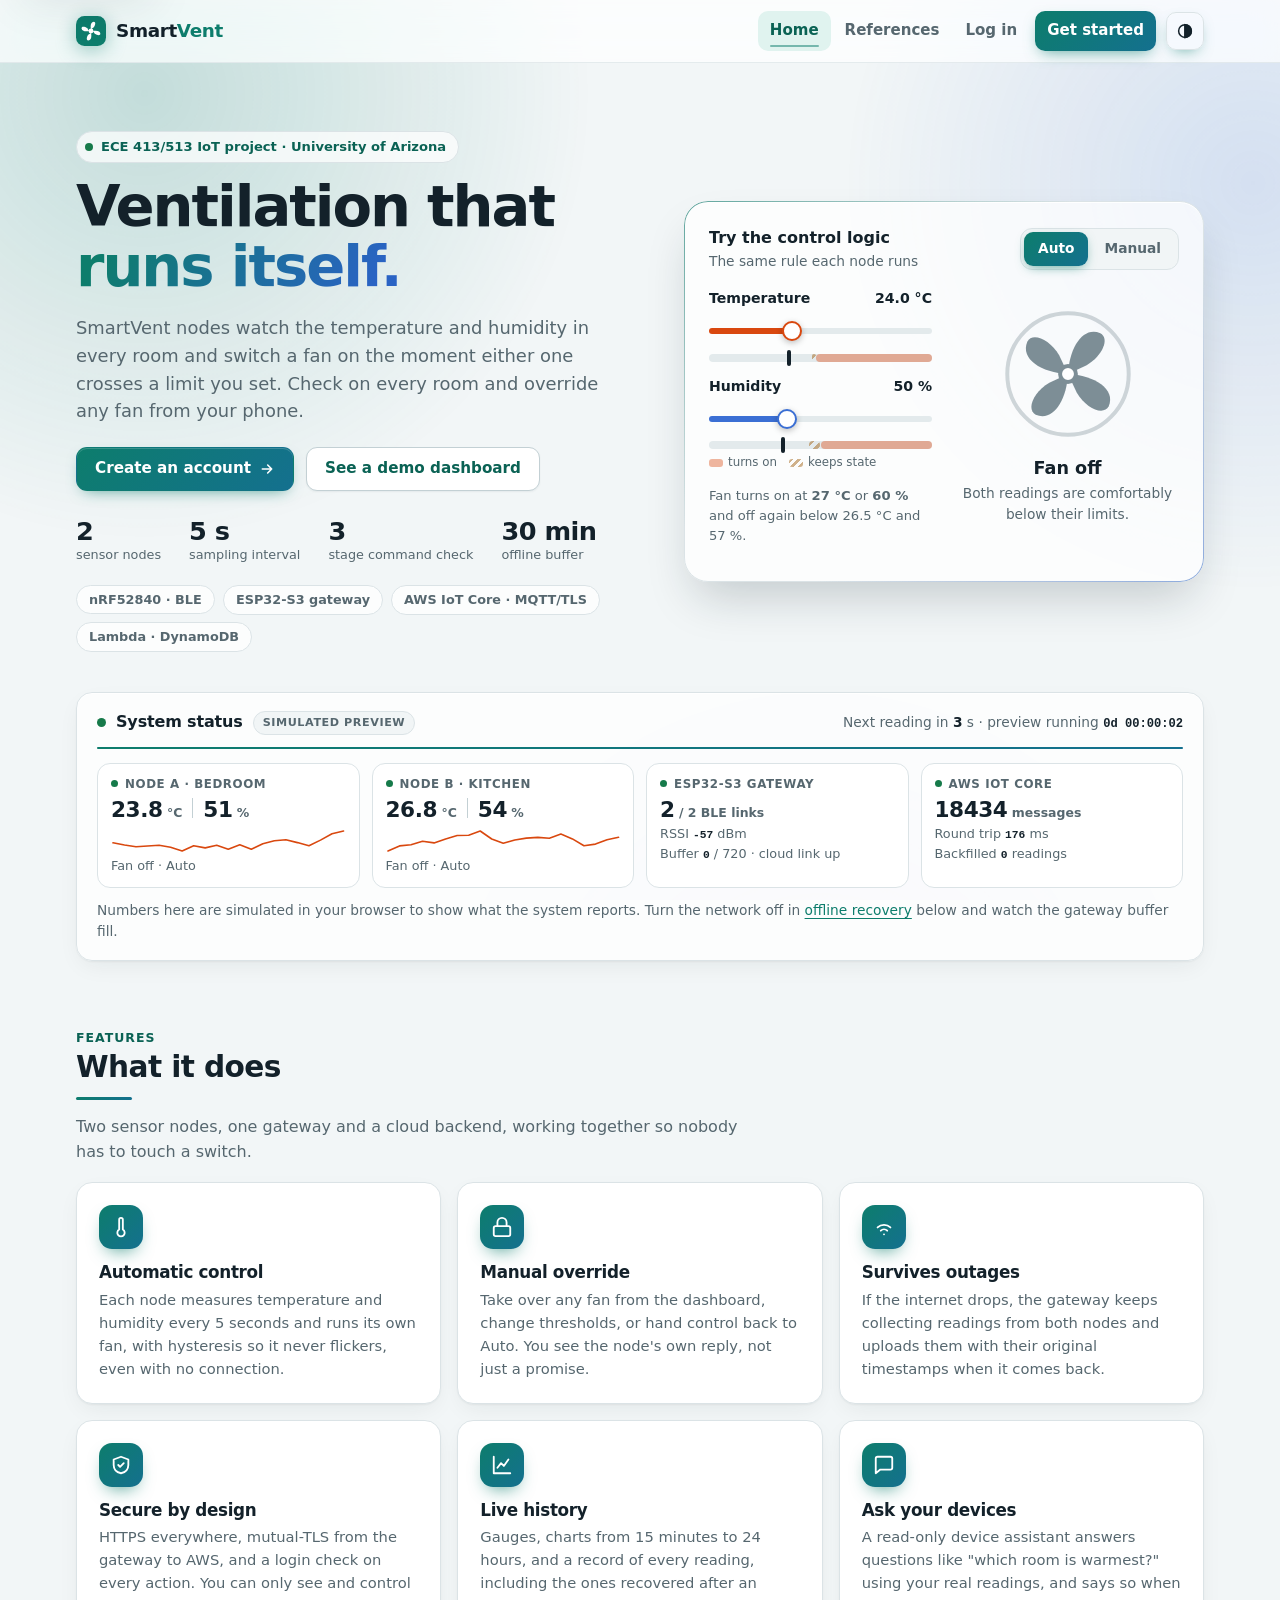
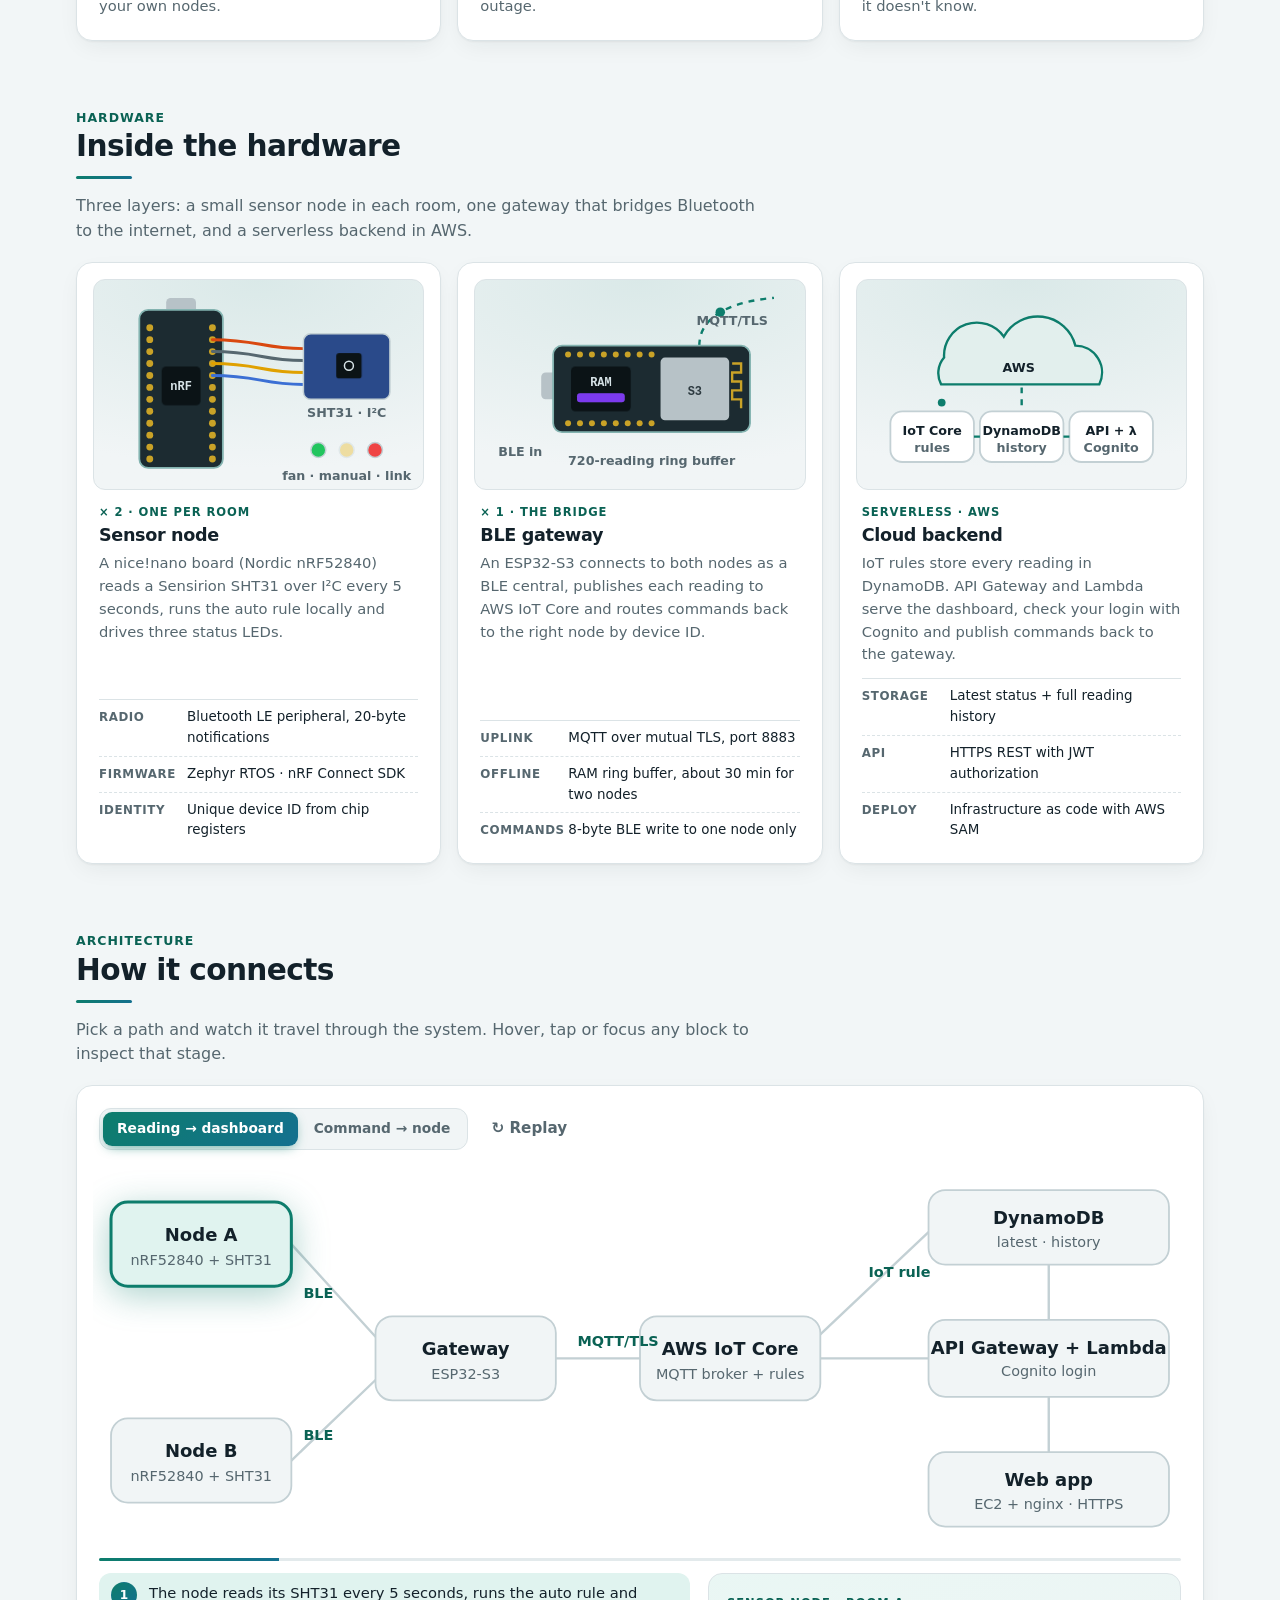
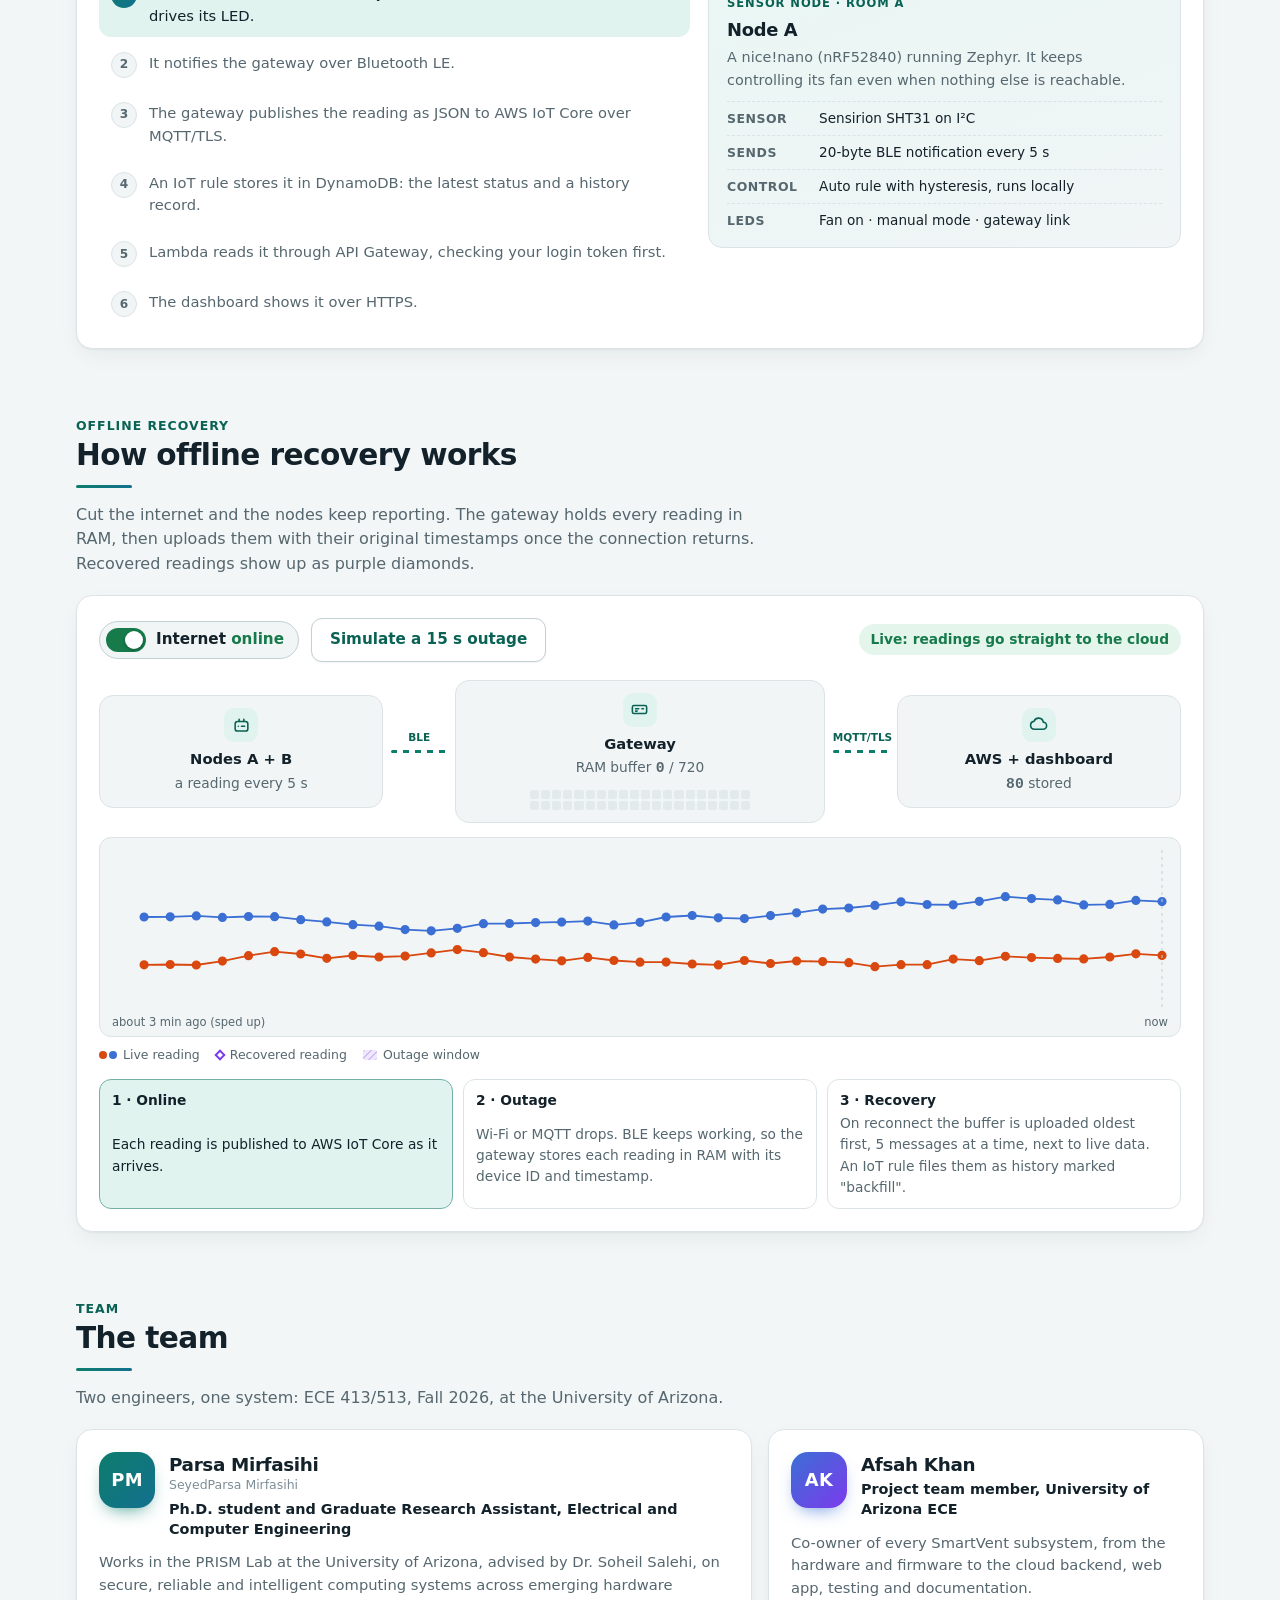
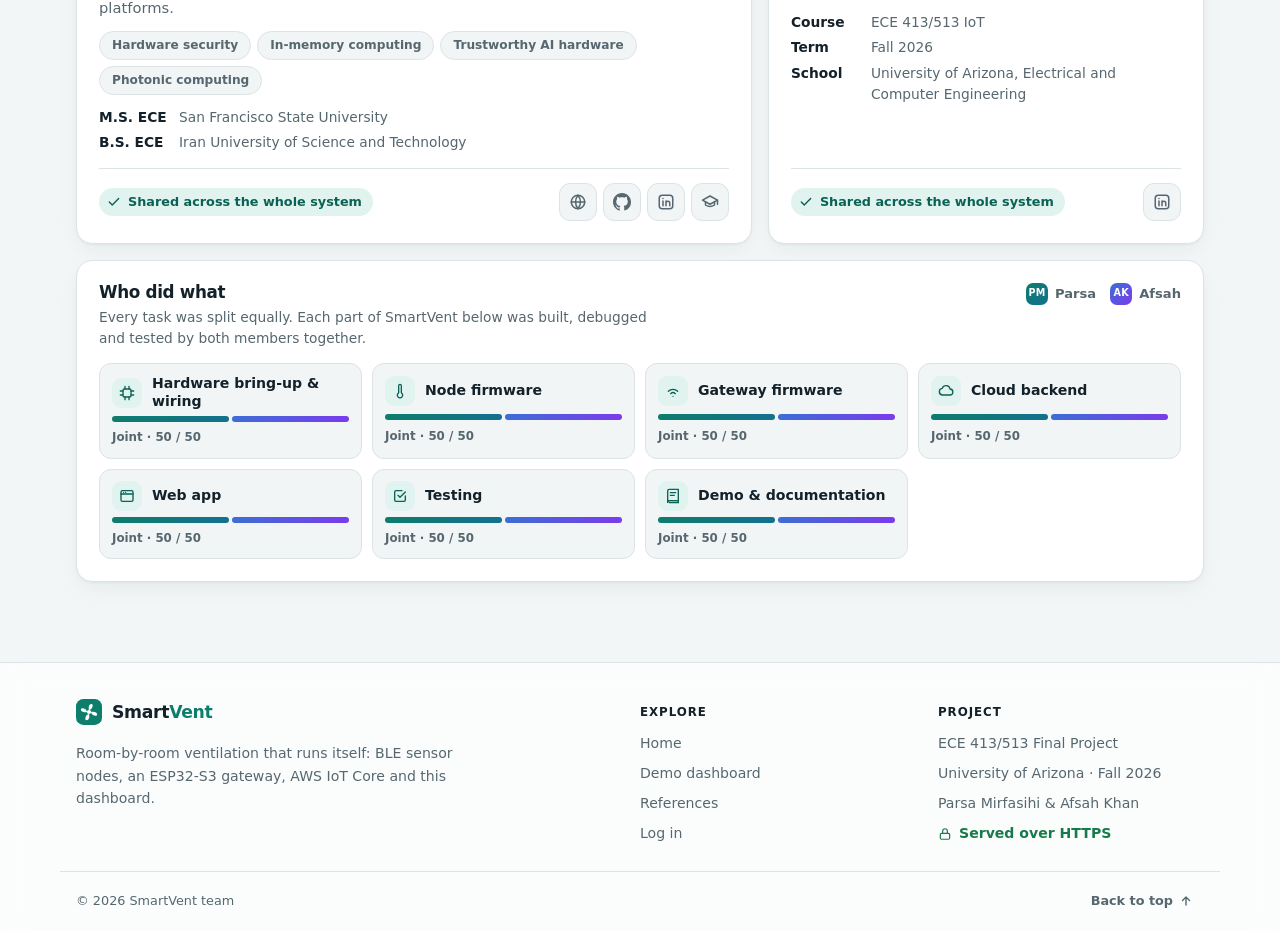
==== commit 899a6f1a: "Add Afsah LinkedIn, drop pitch video row, team links" ====
--- a/web/index.html
+++ b/web/index.html
@@ -355,6 +355,9 @@
           </ul>
           <div class="p-foot">
             <span class="p-share"><svg viewBox="0 0 24 24" fill="none" stroke="currentColor" stroke-width="2.4" stroke-linecap="round" stroke-linejoin="round" aria-hidden="true"><path d="M20 6 9 17l-5-5"/></svg>Shared across the whole system</span>
+            <div class="p-links">
+              <a class="icon-btn" href="https://www.linkedin.com/in/afsah-sharaf-khan-029384311/" target="_blank" rel="noopener" aria-label="LinkedIn profile (opens in a new tab)" title="LinkedIn"><svg viewBox="0 0 24 24" fill="none" stroke="currentColor" stroke-width="2" stroke-linecap="round" stroke-linejoin="round"><rect x="3" y="3" width="18" height="18" rx="4"/><path d="M8 10.5V17M8 7.3v.01M12 17v-6.5M12 13.5a2.5 2.5 0 0 1 5 0V17"/></svg></a>
+            </div>
           </div>
         </article>
       </div>
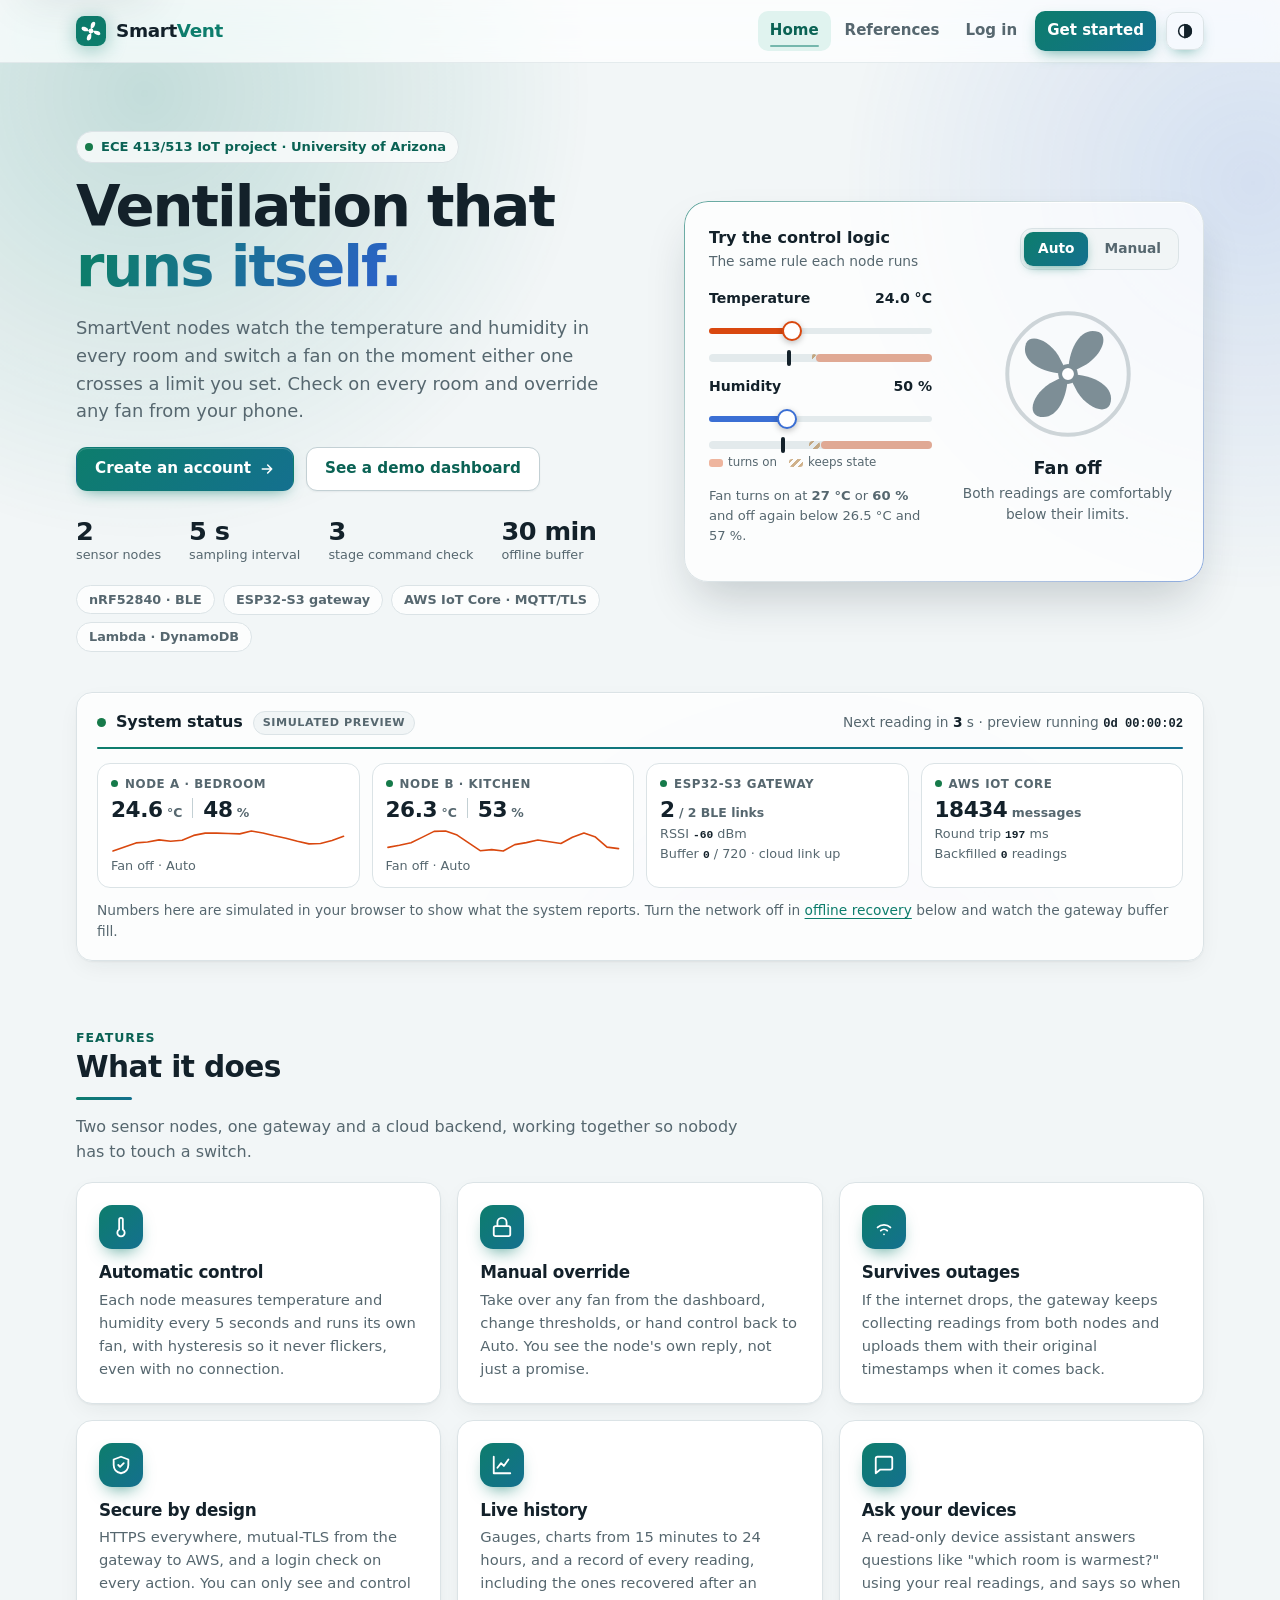
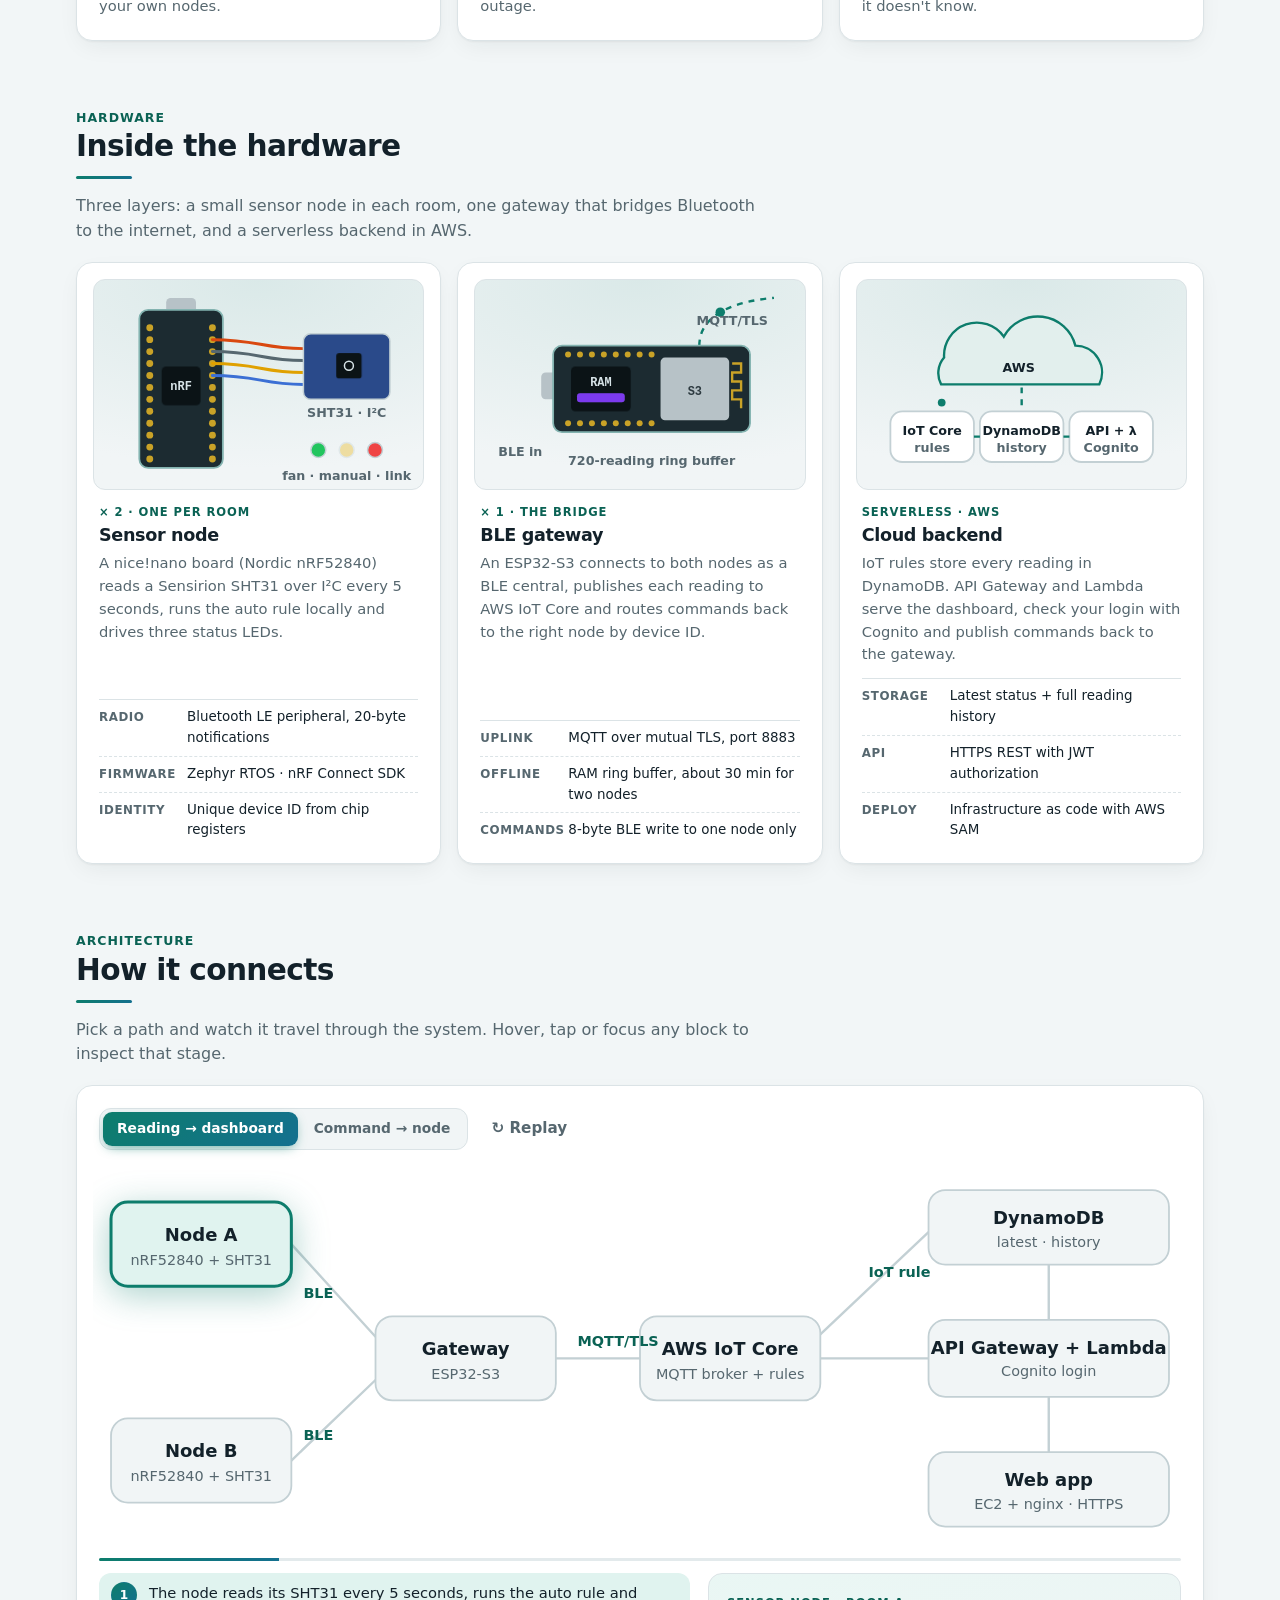
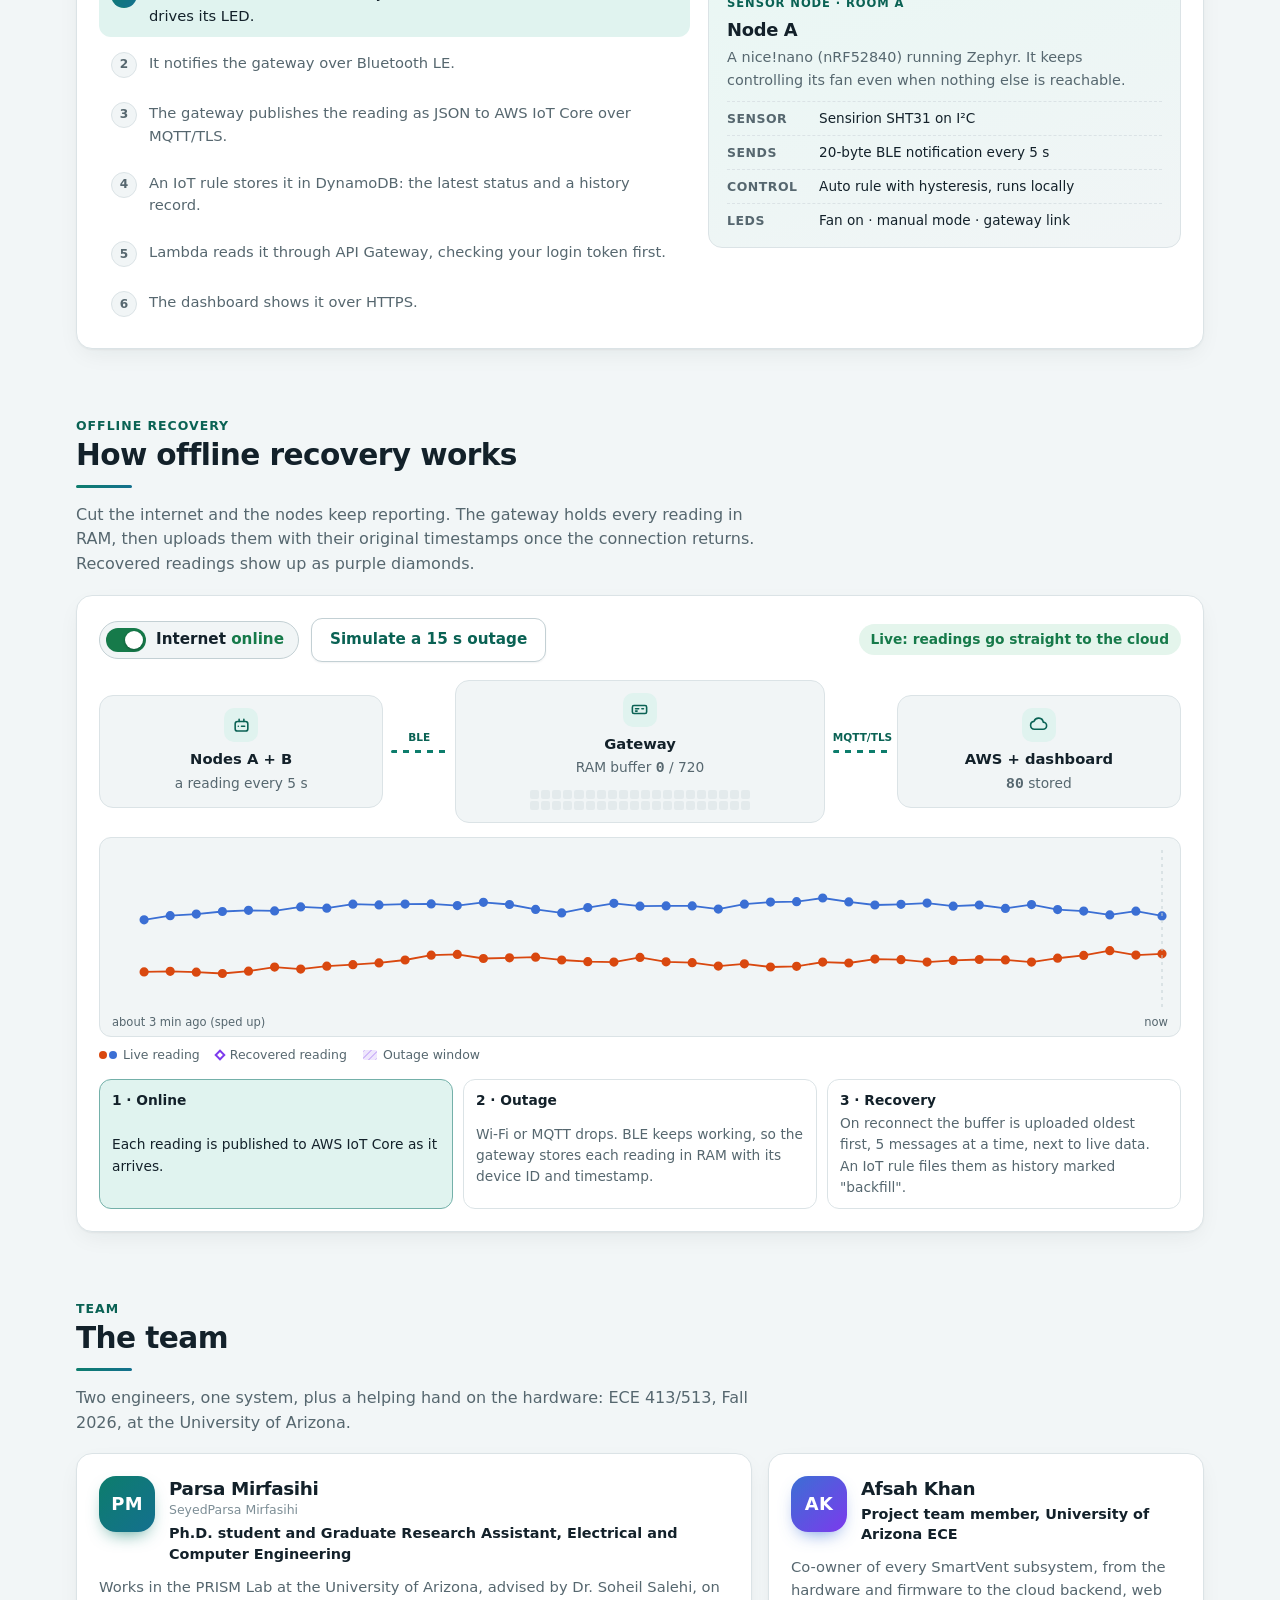
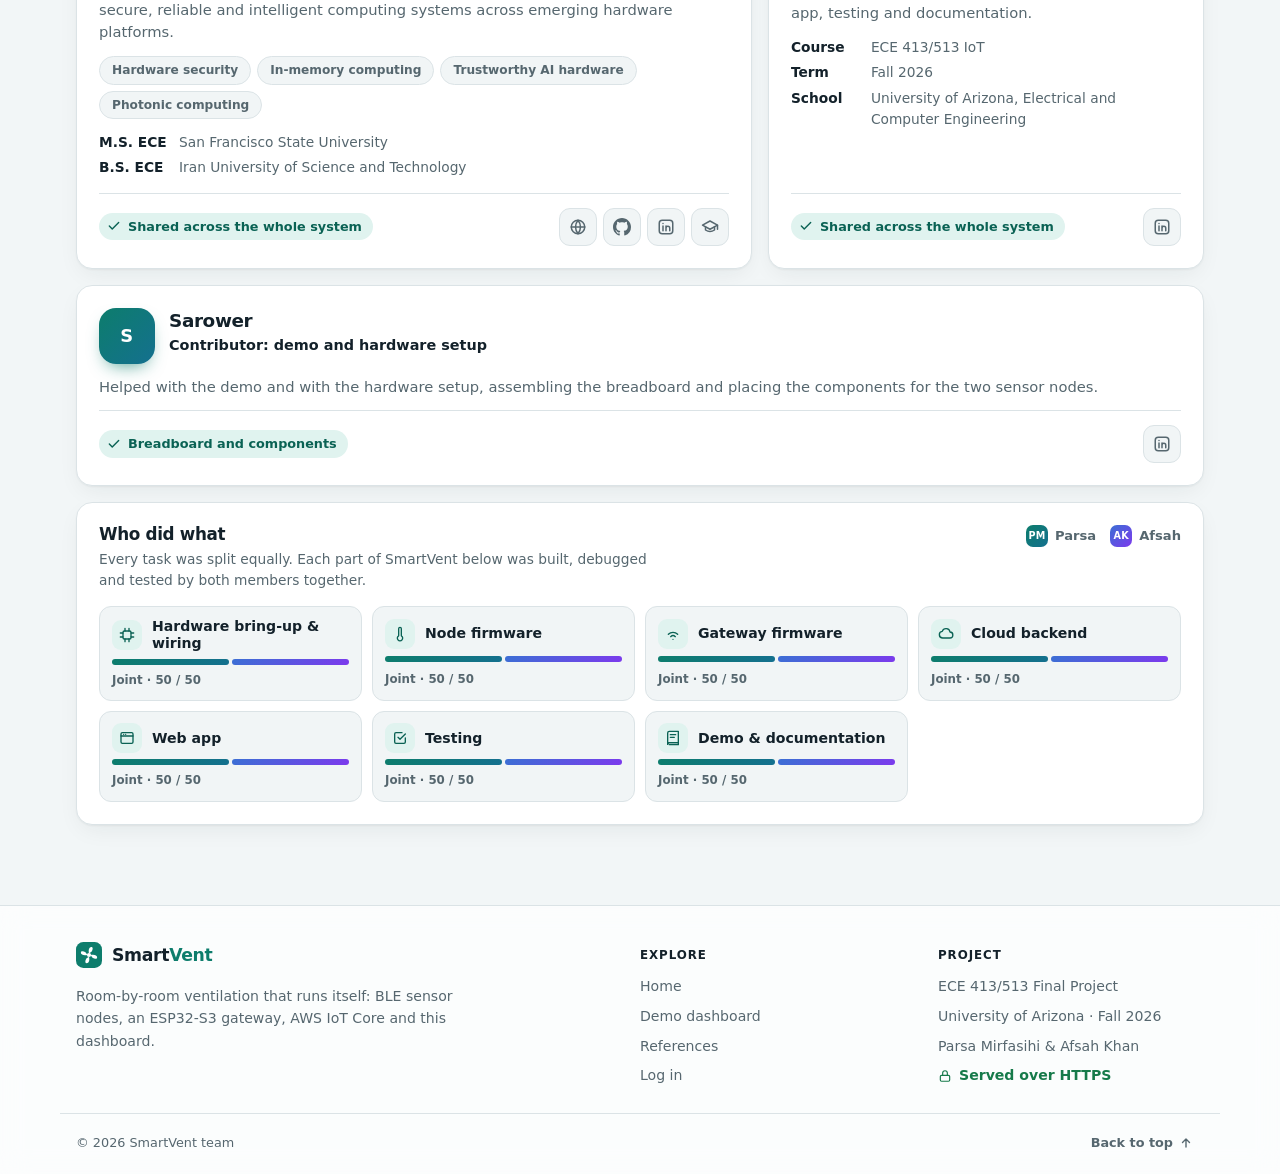
==== commit ae1adc8b: "Add Sarower as contributor (demo and hardware setup)" ====
--- a/web/index.html
+++ b/web/index.html
@@ -311,7 +311,7 @@
     <!-- ============================================================ team -->
     <section id="team">
       <div class="section-title reveal"><span class="eyebrow">Team</span><h2>The team</h2>
-        <p>Two engineers, one system: ECE 413/513, Fall 2026, at the University of Arizona.</p></div>
+        <p>Two engineers, one system, plus a helping hand on the hardware: ECE 413/513, Fall 2026, at the University of Arizona.</p></div>
       <div class="team">
         <article class="card person lift reveal">
           <div class="p-head">
@@ -360,6 +360,23 @@
             </div>
           </div>
         </article>
+
+        <article class="card person helper lift reveal" style="--d:.16s">
+          <div class="p-head">
+            <div class="avatar sm" aria-hidden="true">S</div>
+            <div>
+              <h3>Sarower</h3>
+              <p class="p-role">Contributor: demo and hardware setup</p>
+            </div>
+          </div>
+          <p>Helped with the demo and with the hardware setup, assembling the breadboard and placing the components for the two sensor nodes.</p>
+          <div class="p-foot">
+            <span class="p-share"><svg viewBox="0 0 24 24" fill="none" stroke="currentColor" stroke-width="2.4" stroke-linecap="round" stroke-linejoin="round" aria-hidden="true"><path d="M20 6 9 17l-5-5"/></svg>Breadboard and components</span>
+            <div class="p-links">
+              <a class="icon-btn" href="https://www.linkedin.com/in/sarower/" target="_blank" rel="noopener" aria-label="LinkedIn profile (opens in a new tab)" title="LinkedIn"><svg viewBox="0 0 24 24" fill="none" stroke="currentColor" stroke-width="2" stroke-linecap="round" stroke-linejoin="round"><rect x="3" y="3" width="18" height="18" rx="4"/><path d="M8 10.5V17M8 7.3v.01M12 17v-6.5M12 13.5a2.5 2.5 0 0 1 5 0V17"/></svg></a>
+            </div>
+          </div>
+        </article>
       </div>
 
       <div class="card ownership reveal">
--- a/web/css/style.css
+++ b/web/css/style.css
@@ -697,6 +697,7 @@
 /* team */
 .team { display: grid; grid-template-columns: 1.55fr 1fr; gap: 16px; }
 @media (max-width: 860px) { .team { grid-template-columns: 1fr; } }
+.team .person.helper { grid-column: 1 / -1; }
 .person { display: flex; flex-direction: column; }
 .person .p-head { display: flex; gap: 14px; align-items: flex-start; margin-bottom: 12px; }
 .avatar { flex: none; width: 56px; height: 56px; border-radius: 17px; background: var(--grad); color: var(--accent-ink); display: grid; place-items: center; font-weight: 800; font-size: 1.12rem; letter-spacing: 0.02em; box-shadow: 0 8px 18px -8px color-mix(in srgb, var(--accent) 80%, transparent); font-style: normal; }
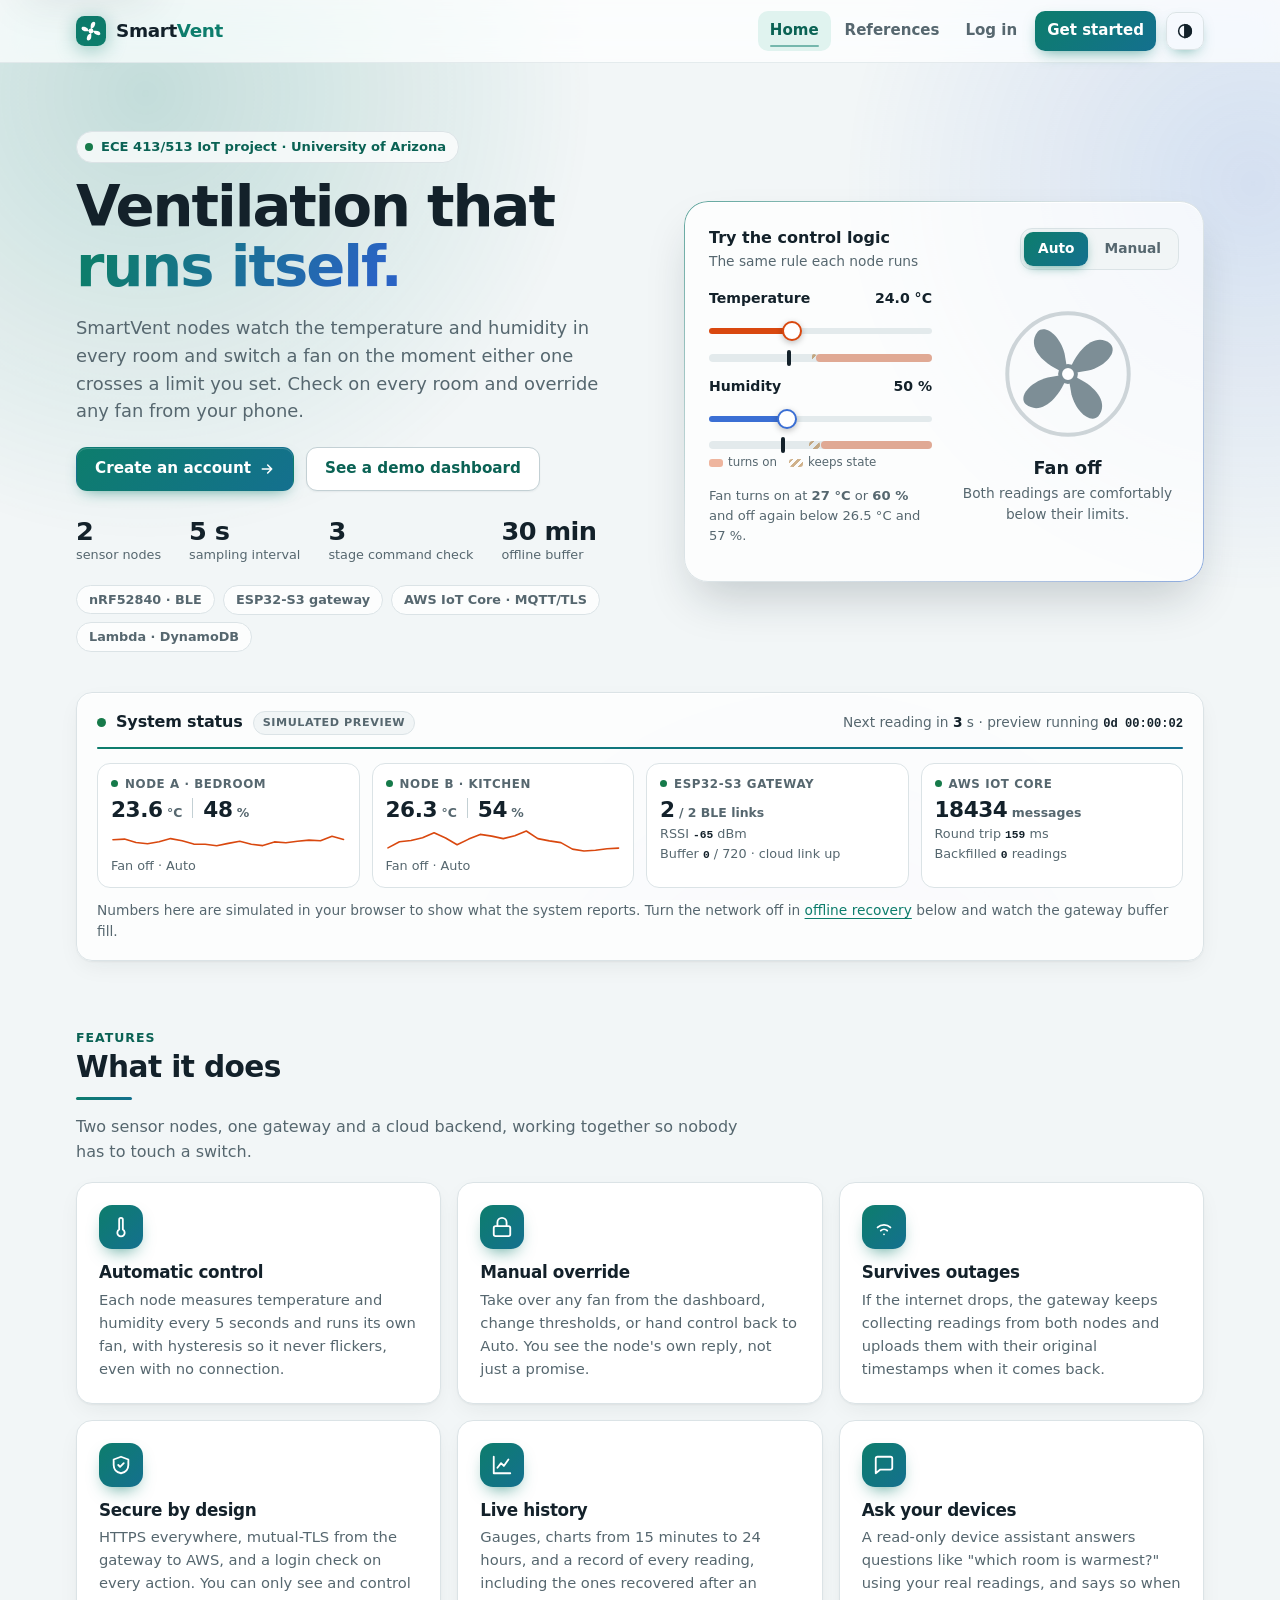
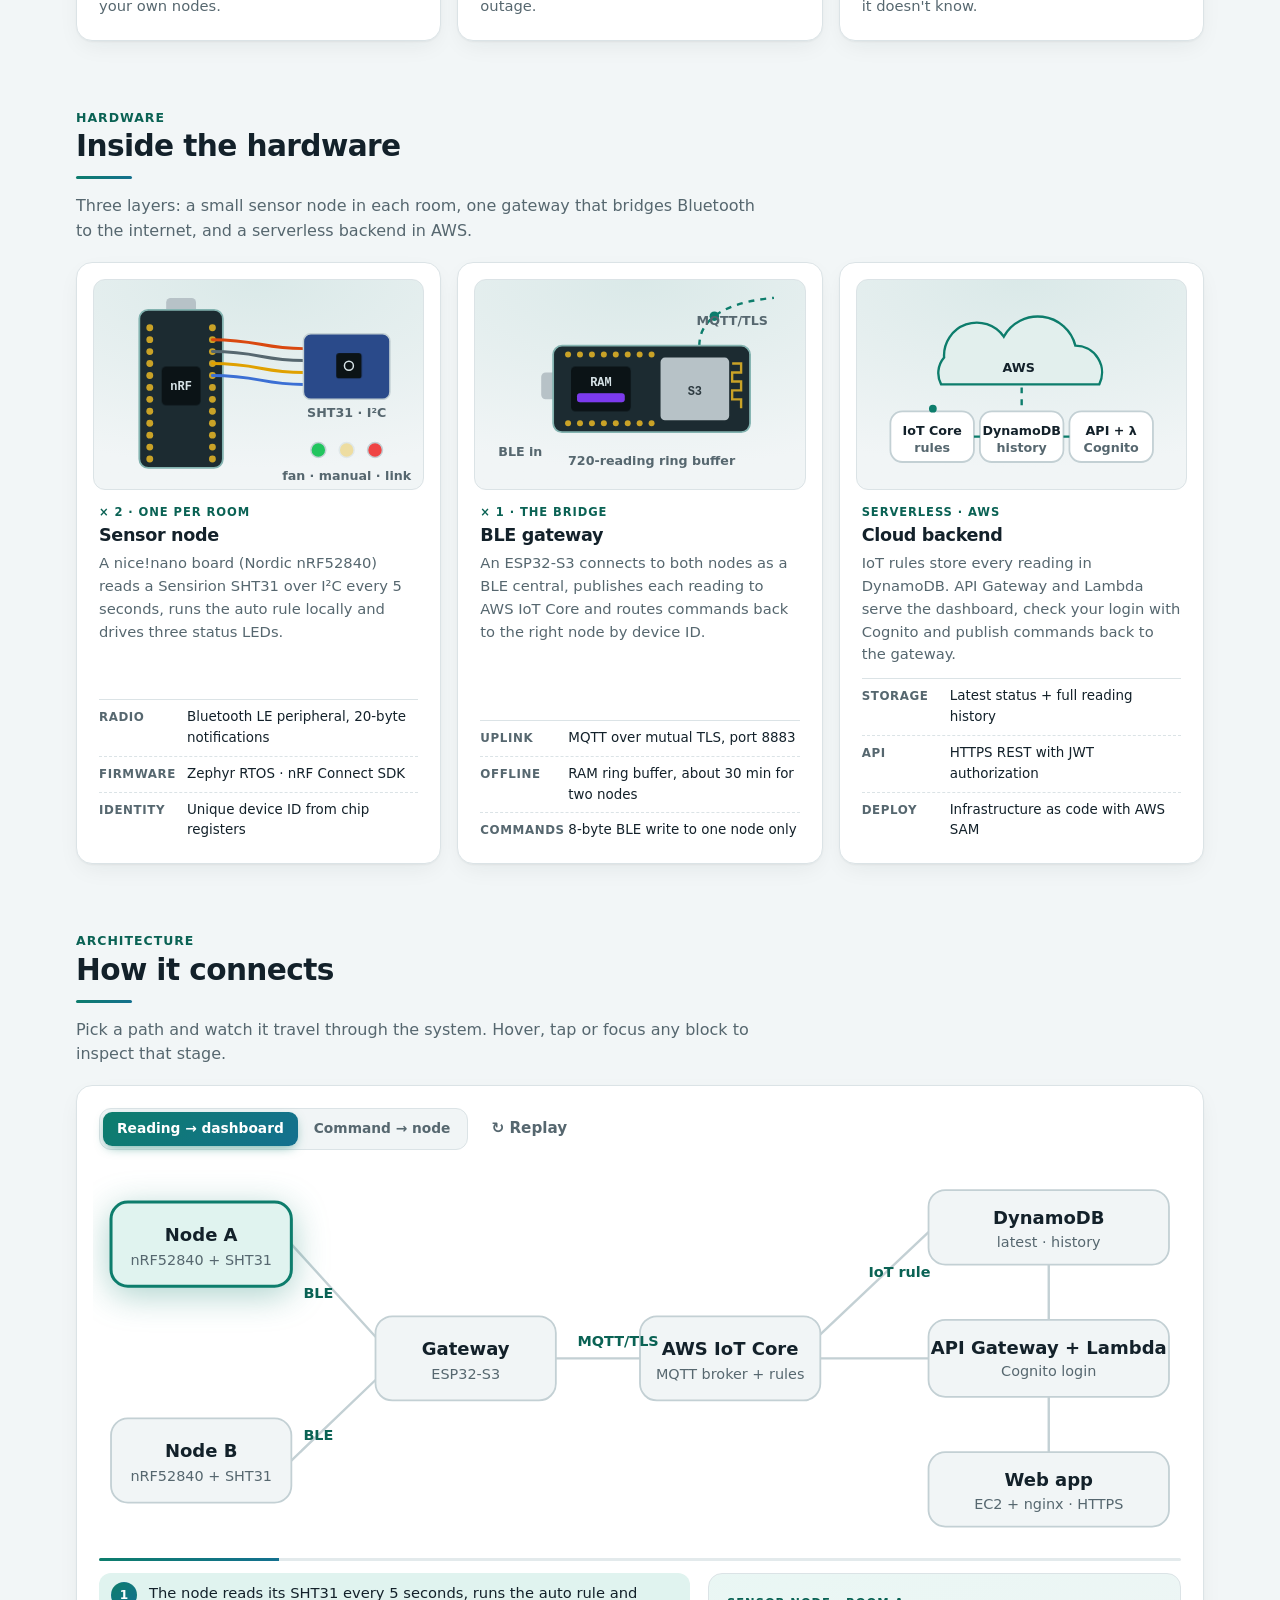
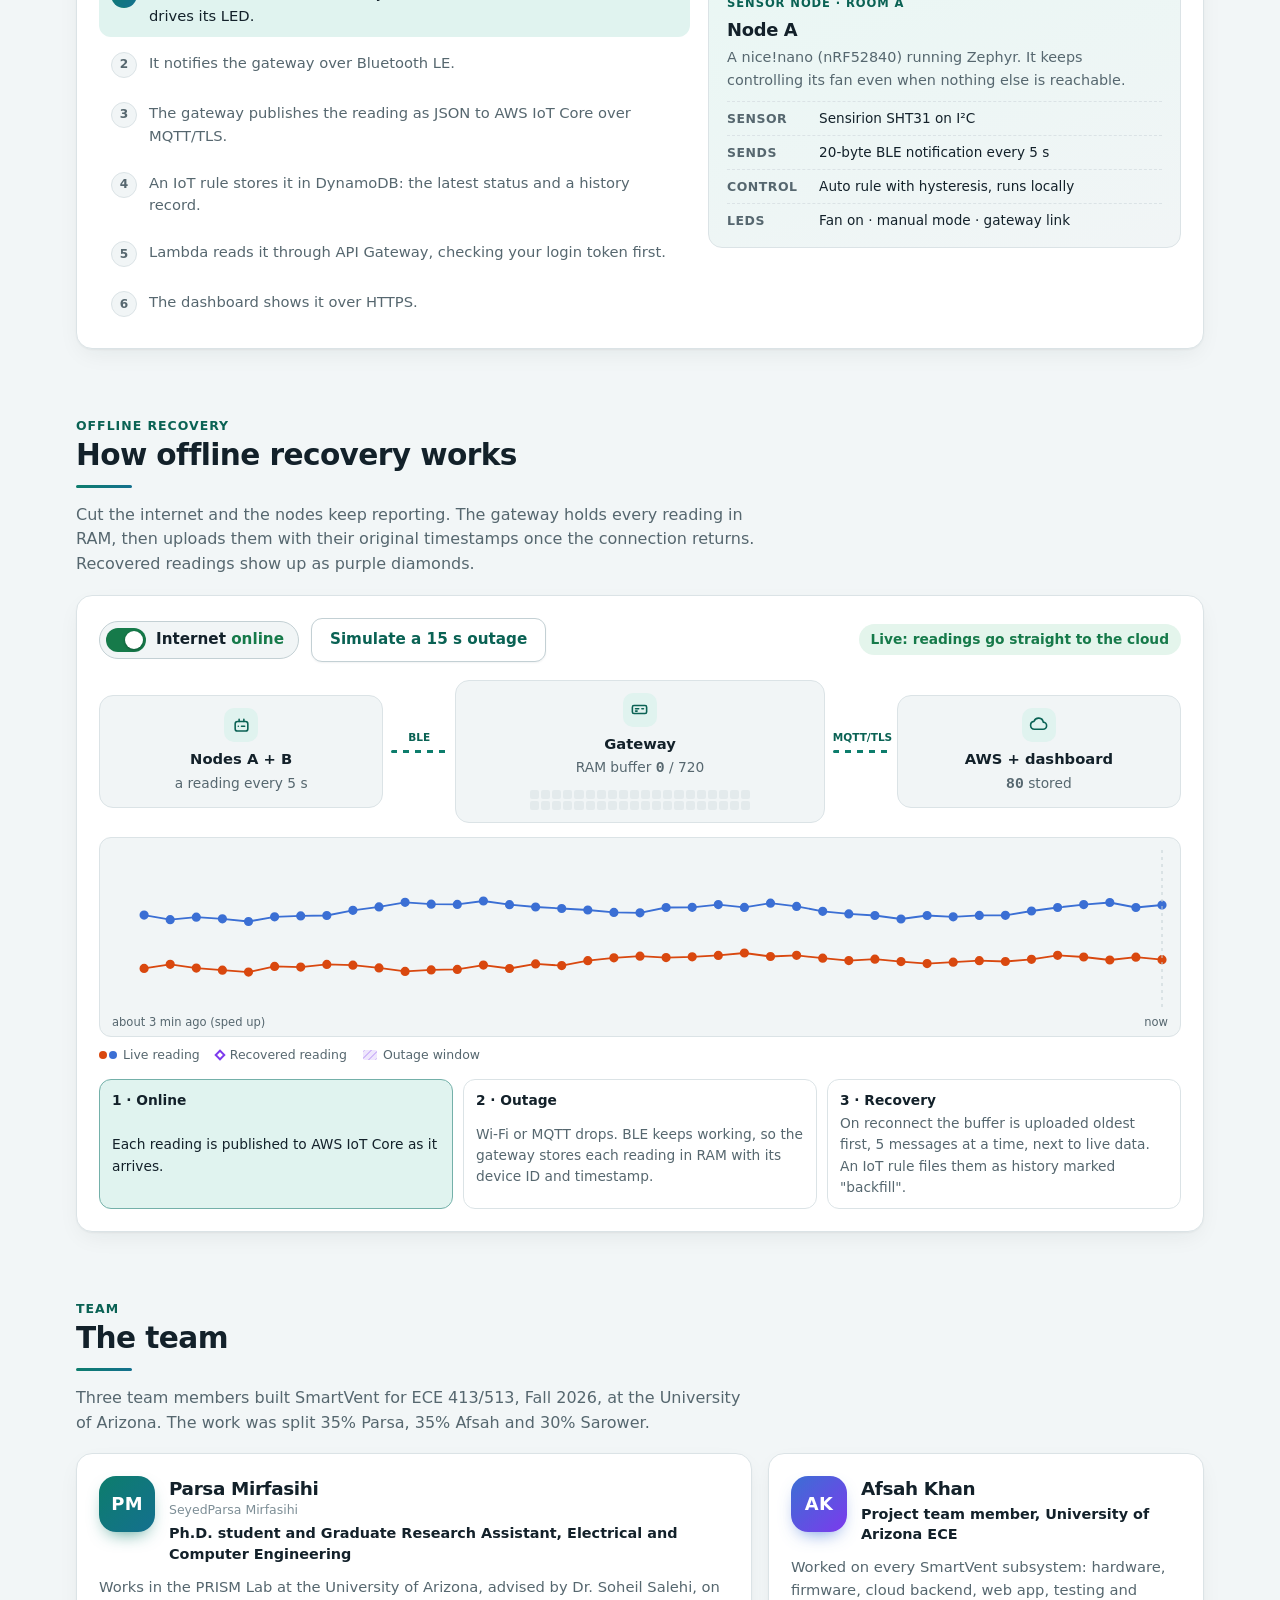
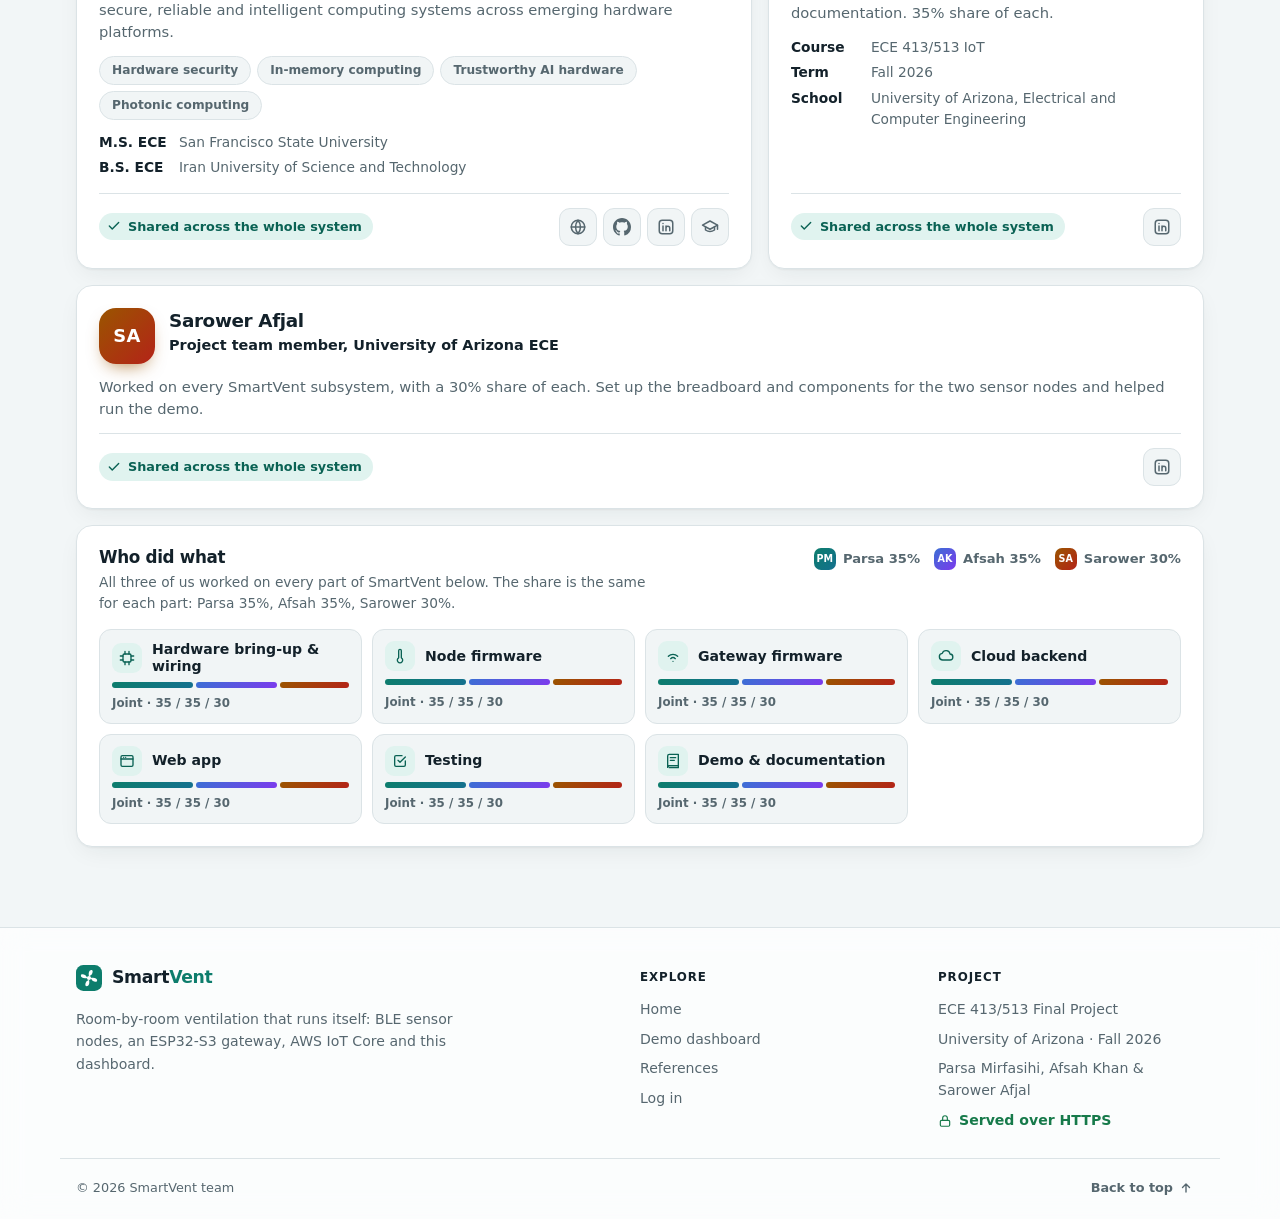
==== commit 39a1aa91: "Add third team member (35/35/30), fix README encoding, link demo videos, rebuild report PDF" ====
--- a/web/index.html
+++ b/web/index.html
@@ -311,7 +311,7 @@
     <!-- ============================================================ team -->
     <section id="team">
       <div class="section-title reveal"><span class="eyebrow">Team</span><h2>The team</h2>
-        <p>Two engineers, one system, plus a helping hand on the hardware: ECE 413/513, Fall 2026, at the University of Arizona.</p></div>
+        <p>Three team members built SmartVent for ECE 413/513, Fall 2026, at the University of Arizona. The work was split 35% Parsa, 35% Afsah and 30% Sarower.</p></div>
       <div class="team">
         <article class="card person lift reveal">
           <div class="p-head">
@@ -347,7 +347,7 @@
               <p class="p-role">Project team member, University of Arizona ECE</p>
             </div>
           </div>
-          <p>Co-owner of every SmartVent subsystem, from the hardware and firmware to the cloud backend, web app, testing and documentation.</p>
+          <p>Worked on every SmartVent subsystem: hardware, firmware, cloud backend, web app, testing and documentation. 35% share of each.</p>
           <ul class="p-edu">
             <li><b>Course</b><span>ECE 413/513 IoT</span></li>
             <li><b>Term</b><span>Fall 2026</span></li>
@@ -363,15 +363,15 @@
 
         <article class="card person helper lift reveal" style="--d:.16s">
           <div class="p-head">
-            <div class="avatar sm" aria-hidden="true">S</div>
+            <div class="avatar third" aria-hidden="true">SA</div>
             <div>
-              <h3>Sarower</h3>
-              <p class="p-role">Contributor: demo and hardware setup</p>
-            </div>
-          </div>
-          <p>Helped with the demo and with the hardware setup, assembling the breadboard and placing the components for the two sensor nodes.</p>
+              <h3>Sarower Afjal</h3>
+              <p class="p-role">Project team member, University of Arizona ECE</p>
+            </div>
+          </div>
+          <p>Worked on every SmartVent subsystem, with a 30% share of each. Set up the breadboard and components for the two sensor nodes and helped run the demo.</p>
           <div class="p-foot">
-            <span class="p-share"><svg viewBox="0 0 24 24" fill="none" stroke="currentColor" stroke-width="2.4" stroke-linecap="round" stroke-linejoin="round" aria-hidden="true"><path d="M20 6 9 17l-5-5"/></svg>Breadboard and components</span>
+            <span class="p-share"><svg viewBox="0 0 24 24" fill="none" stroke="currentColor" stroke-width="2.4" stroke-linecap="round" stroke-linejoin="round" aria-hidden="true"><path d="M20 6 9 17l-5-5"/></svg>Shared across the whole system</span>
             <div class="p-links">
               <a class="icon-btn" href="https://www.linkedin.com/in/sarower/" target="_blank" rel="noopener" aria-label="LinkedIn profile (opens in a new tab)" title="LinkedIn"><svg viewBox="0 0 24 24" fill="none" stroke="currentColor" stroke-width="2" stroke-linecap="round" stroke-linejoin="round"><rect x="3" y="3" width="18" height="18" rx="4"/><path d="M8 10.5V17M8 7.3v.01M12 17v-6.5M12 13.5a2.5 2.5 0 0 1 5 0V17"/></svg></a>
             </div>
@@ -381,17 +381,17 @@
 
       <div class="card ownership reveal">
         <div class="own-head">
-          <div><h3>Who did what</h3><p class="muted small">Every task was split equally. Each part of SmartVent below was built, debugged and tested by both members together.</p></div>
-          <div class="own-key" aria-hidden="true"><span><i class="avatar xs">PM</i>Parsa</span><span><i class="avatar xs alt">AK</i>Afsah</span></div>
+          <div><h3>Who did what</h3><p class="muted small">All three of us worked on every part of SmartVent below. The share is the same for each part: Parsa 35%, Afsah 35%, Sarower 30%.</p></div>
+          <div class="own-key" aria-hidden="true"><span><i class="avatar xs">PM</i>Parsa 35%</span><span><i class="avatar xs alt">AK</i>Afsah 35%</span><span><i class="avatar xs third">SA</i>Sarower 30%</span></div>
         </div>
         <ul class="own-grid">
-          <li><span class="own-ico" aria-hidden="true"><svg viewBox="0 0 24 24" fill="none" stroke="currentColor" stroke-width="2" stroke-linecap="round" stroke-linejoin="round"><rect x="6" y="6" width="12" height="12" rx="2"/><path d="M9 2v4M15 2v4M9 18v4M15 18v4M2 9h4M2 15h4M18 9h4M18 15h4"/></svg></span><b>Hardware bring-up &amp; wiring</b><span class="own-bar"><i></i><i></i></span><span class="own-who">Joint · 50 / 50</span></li>
-          <li><span class="own-ico" aria-hidden="true"><svg viewBox="0 0 24 24" fill="none" stroke="currentColor" stroke-width="2" stroke-linecap="round" stroke-linejoin="round"><path d="M14 14.8V4a2 2 0 0 0-4 0v10.8a4 4 0 1 0 4 0z"/></svg></span><b>Node firmware</b><span class="own-bar"><i></i><i></i></span><span class="own-who">Joint · 50 / 50</span></li>
-          <li><span class="own-ico" aria-hidden="true"><svg viewBox="0 0 24 24" fill="none" stroke="currentColor" stroke-width="2" stroke-linecap="round" stroke-linejoin="round"><path d="M5 12.5a10 10 0 0 1 14 0M8.5 16a5 5 0 0 1 7 0M12 20h.01"/></svg></span><b>Gateway firmware</b><span class="own-bar"><i></i><i></i></span><span class="own-who">Joint · 50 / 50</span></li>
-          <li><span class="own-ico" aria-hidden="true"><svg viewBox="0 0 24 24" fill="none" stroke="currentColor" stroke-width="2" stroke-linecap="round" stroke-linejoin="round"><path d="M7 18a5 5 0 0 1-.6-9.96A6 6 0 0 1 18 9a4.5 4.5 0 0 1-.5 9z"/></svg></span><b>Cloud backend</b><span class="own-bar"><i></i><i></i></span><span class="own-who">Joint · 50 / 50</span></li>
-          <li><span class="own-ico" aria-hidden="true"><svg viewBox="0 0 24 24" fill="none" stroke="currentColor" stroke-width="2" stroke-linecap="round" stroke-linejoin="round"><rect x="3" y="4" width="18" height="16" rx="2"/><path d="M3 9h18M7 6.5h.01M10 6.5h.01"/></svg></span><b>Web app</b><span class="own-bar"><i></i><i></i></span><span class="own-who">Joint · 50 / 50</span></li>
-          <li><span class="own-ico" aria-hidden="true"><svg viewBox="0 0 24 24" fill="none" stroke="currentColor" stroke-width="2" stroke-linecap="round" stroke-linejoin="round"><path d="M9 11l3 3 8-8"/><path d="M20 12v6a2 2 0 0 1-2 2H6a2 2 0 0 1-2-2V6a2 2 0 0 1 2-2h9"/></svg></span><b>Testing</b><span class="own-bar"><i></i><i></i></span><span class="own-who">Joint · 50 / 50</span></li>
-          <li><span class="own-ico" aria-hidden="true"><svg viewBox="0 0 24 24" fill="none" stroke="currentColor" stroke-width="2" stroke-linecap="round" stroke-linejoin="round"><path d="M4 4.5A2.5 2.5 0 0 1 6.5 2H20v17H6.5A2.5 2.5 0 0 0 4 21.5z"/><path d="M4 21.5A2.5 2.5 0 0 1 6.5 19H20v3H6.5M8 7h8M8 11h6"/></svg></span><b>Demo &amp; documentation</b><span class="own-bar"><i></i><i></i></span><span class="own-who">Joint · 50 / 50</span></li>
+          <li><span class="own-ico" aria-hidden="true"><svg viewBox="0 0 24 24" fill="none" stroke="currentColor" stroke-width="2" stroke-linecap="round" stroke-linejoin="round"><rect x="6" y="6" width="12" height="12" rx="2"/><path d="M9 2v4M15 2v4M9 18v4M15 18v4M2 9h4M2 15h4M18 9h4M18 15h4"/></svg></span><b>Hardware bring-up &amp; wiring</b><span class="own-bar"><i style="flex:35"></i><i style="flex:35"></i><i style="flex:30"></i></span><span class="own-who">Joint · 35 / 35 / 30</span></li>
+          <li><span class="own-ico" aria-hidden="true"><svg viewBox="0 0 24 24" fill="none" stroke="currentColor" stroke-width="2" stroke-linecap="round" stroke-linejoin="round"><path d="M14 14.8V4a2 2 0 0 0-4 0v10.8a4 4 0 1 0 4 0z"/></svg></span><b>Node firmware</b><span class="own-bar"><i style="flex:35"></i><i style="flex:35"></i><i style="flex:30"></i></span><span class="own-who">Joint · 35 / 35 / 30</span></li>
+          <li><span class="own-ico" aria-hidden="true"><svg viewBox="0 0 24 24" fill="none" stroke="currentColor" stroke-width="2" stroke-linecap="round" stroke-linejoin="round"><path d="M5 12.5a10 10 0 0 1 14 0M8.5 16a5 5 0 0 1 7 0M12 20h.01"/></svg></span><b>Gateway firmware</b><span class="own-bar"><i style="flex:35"></i><i style="flex:35"></i><i style="flex:30"></i></span><span class="own-who">Joint · 35 / 35 / 30</span></li>
+          <li><span class="own-ico" aria-hidden="true"><svg viewBox="0 0 24 24" fill="none" stroke="currentColor" stroke-width="2" stroke-linecap="round" stroke-linejoin="round"><path d="M7 18a5 5 0 0 1-.6-9.96A6 6 0 0 1 18 9a4.5 4.5 0 0 1-.5 9z"/></svg></span><b>Cloud backend</b><span class="own-bar"><i style="flex:35"></i><i style="flex:35"></i><i style="flex:30"></i></span><span class="own-who">Joint · 35 / 35 / 30</span></li>
+          <li><span class="own-ico" aria-hidden="true"><svg viewBox="0 0 24 24" fill="none" stroke="currentColor" stroke-width="2" stroke-linecap="round" stroke-linejoin="round"><rect x="3" y="4" width="18" height="16" rx="2"/><path d="M3 9h18M7 6.5h.01M10 6.5h.01"/></svg></span><b>Web app</b><span class="own-bar"><i style="flex:35"></i><i style="flex:35"></i><i style="flex:30"></i></span><span class="own-who">Joint · 35 / 35 / 30</span></li>
+          <li><span class="own-ico" aria-hidden="true"><svg viewBox="0 0 24 24" fill="none" stroke="currentColor" stroke-width="2" stroke-linecap="round" stroke-linejoin="round"><path d="M9 11l3 3 8-8"/><path d="M20 12v6a2 2 0 0 1-2 2H6a2 2 0 0 1-2-2V6a2 2 0 0 1 2-2h9"/></svg></span><b>Testing</b><span class="own-bar"><i style="flex:35"></i><i style="flex:35"></i><i style="flex:30"></i></span><span class="own-who">Joint · 35 / 35 / 30</span></li>
+          <li><span class="own-ico" aria-hidden="true"><svg viewBox="0 0 24 24" fill="none" stroke="currentColor" stroke-width="2" stroke-linecap="round" stroke-linejoin="round"><path d="M4 4.5A2.5 2.5 0 0 1 6.5 2H20v17H6.5A2.5 2.5 0 0 0 4 21.5z"/><path d="M4 21.5A2.5 2.5 0 0 1 6.5 19H20v3H6.5M8 7h8M8 11h6"/></svg></span><b>Demo &amp; documentation</b><span class="own-bar"><i style="flex:35"></i><i style="flex:35"></i><i style="flex:30"></i></span><span class="own-who">Joint · 35 / 35 / 30</span></li>
         </ul>
       </div>
     </section>
--- a/web/css/style.css
+++ b/web/css/style.css
@@ -702,6 +702,7 @@
 .person .p-head { display: flex; gap: 14px; align-items: flex-start; margin-bottom: 12px; }
 .avatar { flex: none; width: 56px; height: 56px; border-radius: 17px; background: var(--grad); color: var(--accent-ink); display: grid; place-items: center; font-weight: 800; font-size: 1.12rem; letter-spacing: 0.02em; box-shadow: 0 8px 18px -8px color-mix(in srgb, var(--accent) 80%, transparent); font-style: normal; }
 .avatar.alt { background: linear-gradient(135deg, var(--blue) 0%, var(--backfill) 100%); color: #fff; box-shadow: 0 8px 18px -8px color-mix(in srgb, var(--blue) 80%, transparent); }
+.avatar.third { background: linear-gradient(135deg, var(--warn) 0%, var(--error) 100%); color: #fff; box-shadow: 0 8px 18px -8px color-mix(in srgb, var(--warn) 80%, transparent); }
 .avatar.xs { width: 22px; height: 22px; border-radius: 7px; font-size: 0.6rem; box-shadow: none; }
 .person h3 { margin: 2px 0 0; font-size: 1.15rem; }
 .p-alias { display: block; font-size: 0.78rem; color: var(--faint); }
@@ -724,7 +725,7 @@
 .own-head { display: flex; justify-content: space-between; gap: 12px 20px; align-items: flex-start; flex-wrap: wrap; margin-bottom: 14px; }
 .own-head h3 { margin: 0 0 4px; font-size: 1.05rem; }
 .own-head p { margin: 0; max-width: 560px; }
-.own-key { display: flex; gap: 14px; font-size: 0.82rem; color: var(--muted); font-weight: 600; }
+.own-key { display: flex; flex-wrap: wrap; gap: 8px 14px; font-size: 0.82rem; color: var(--muted); font-weight: 600; }
 .own-key span { display: inline-flex; align-items: center; gap: 7px; }
 .own-grid { list-style: none; padding: 0; margin: 0; display: grid; grid-template-columns: repeat(auto-fill, minmax(min(100%, 230px), 1fr)); gap: 10px; }
 .own-grid li { display: grid; grid-template-columns: auto 1fr; grid-template-rows: auto auto auto; column-gap: 10px; row-gap: 6px; align-items: center; padding: 11px 12px; border: 1px solid var(--border); border-radius: 12px; background: var(--surface-2); }
@@ -734,6 +735,7 @@
 .own-bar { grid-column: 1 / -1; display: flex; gap: 3px; height: 6px; }
 .own-bar i { flex: 1; border-radius: 3px; background: var(--grad); transform-origin: right; transition: transform 0.9s var(--ease) 0.2s; }
 .own-bar i + i { background: linear-gradient(135deg, var(--blue), var(--backfill)); transform-origin: left; }
+.own-bar i:nth-child(3) { background: linear-gradient(135deg, var(--warn), var(--error)); }
 .js-reveal .ownership:not(.in) .own-bar i { transform: scaleX(0); }
 .own-who { grid-column: 1 / -1; font-size: 0.74rem; color: var(--muted); font-weight: 650; }
 
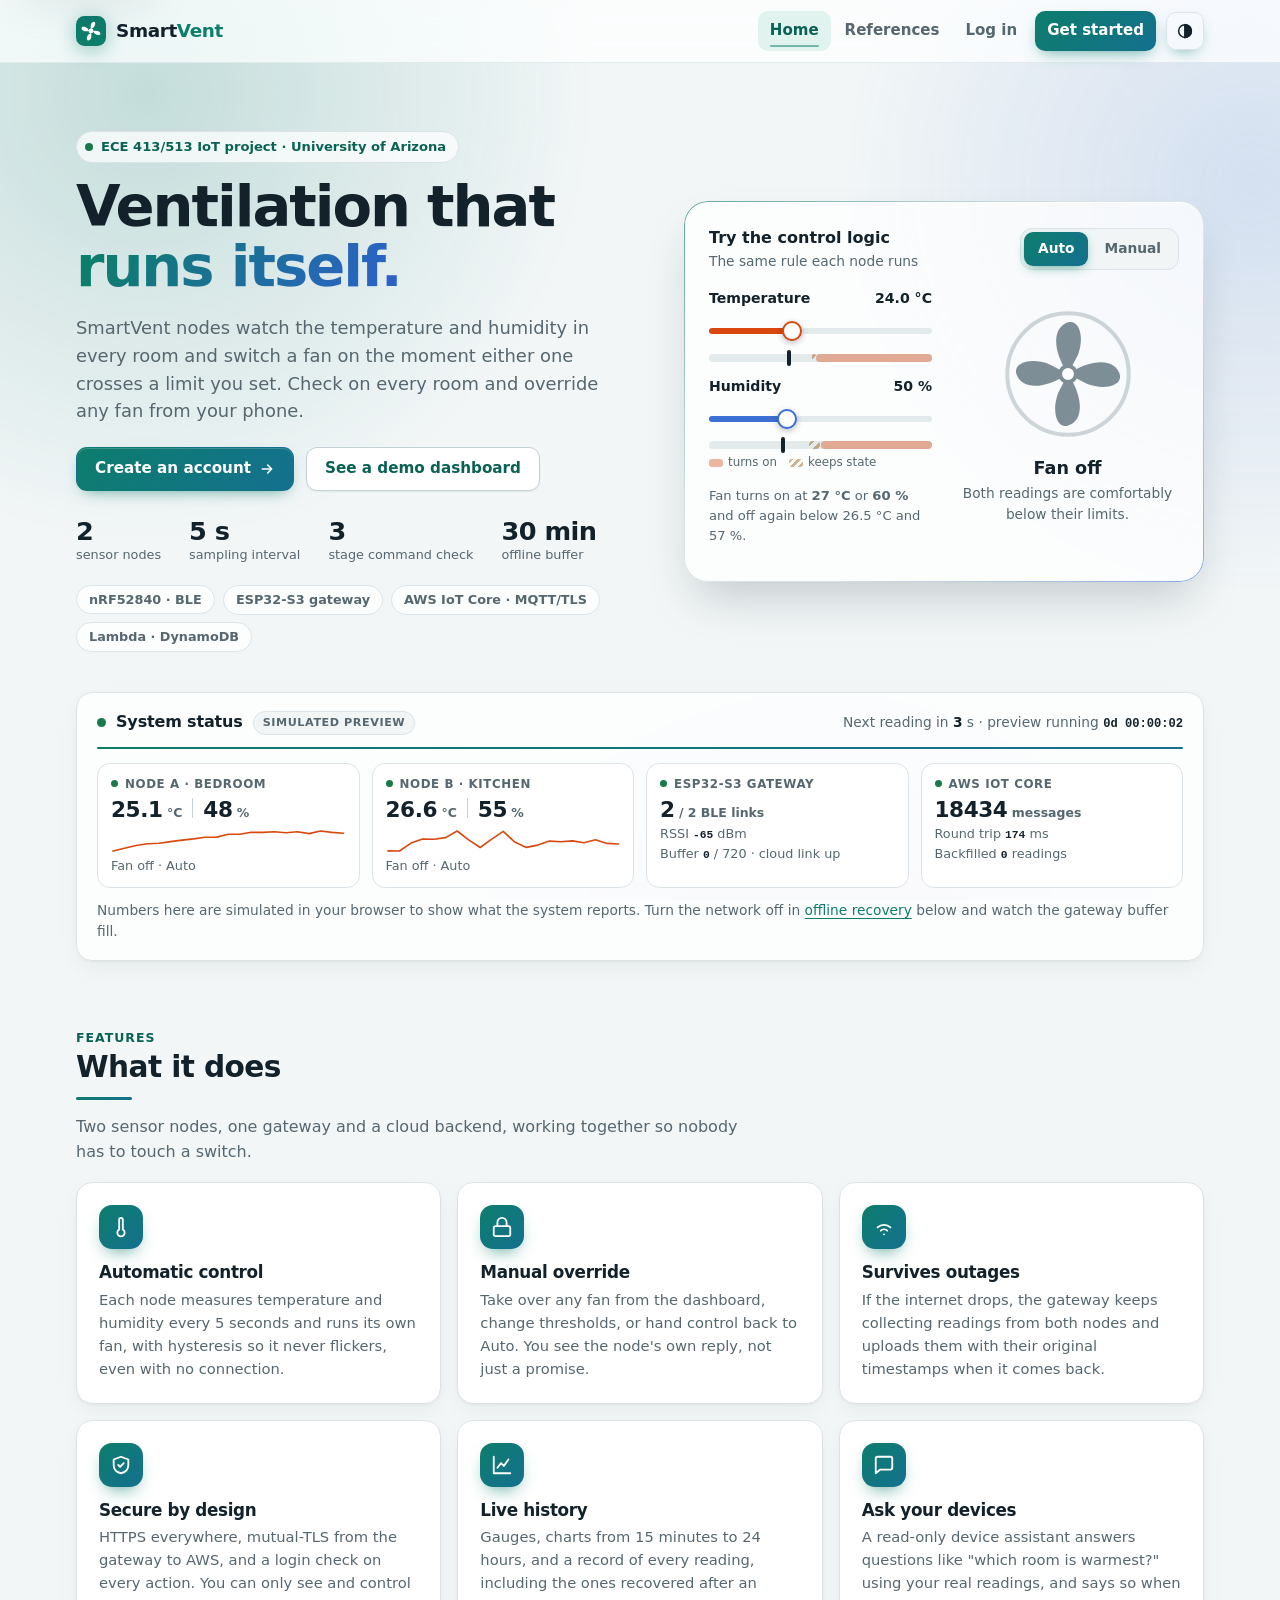
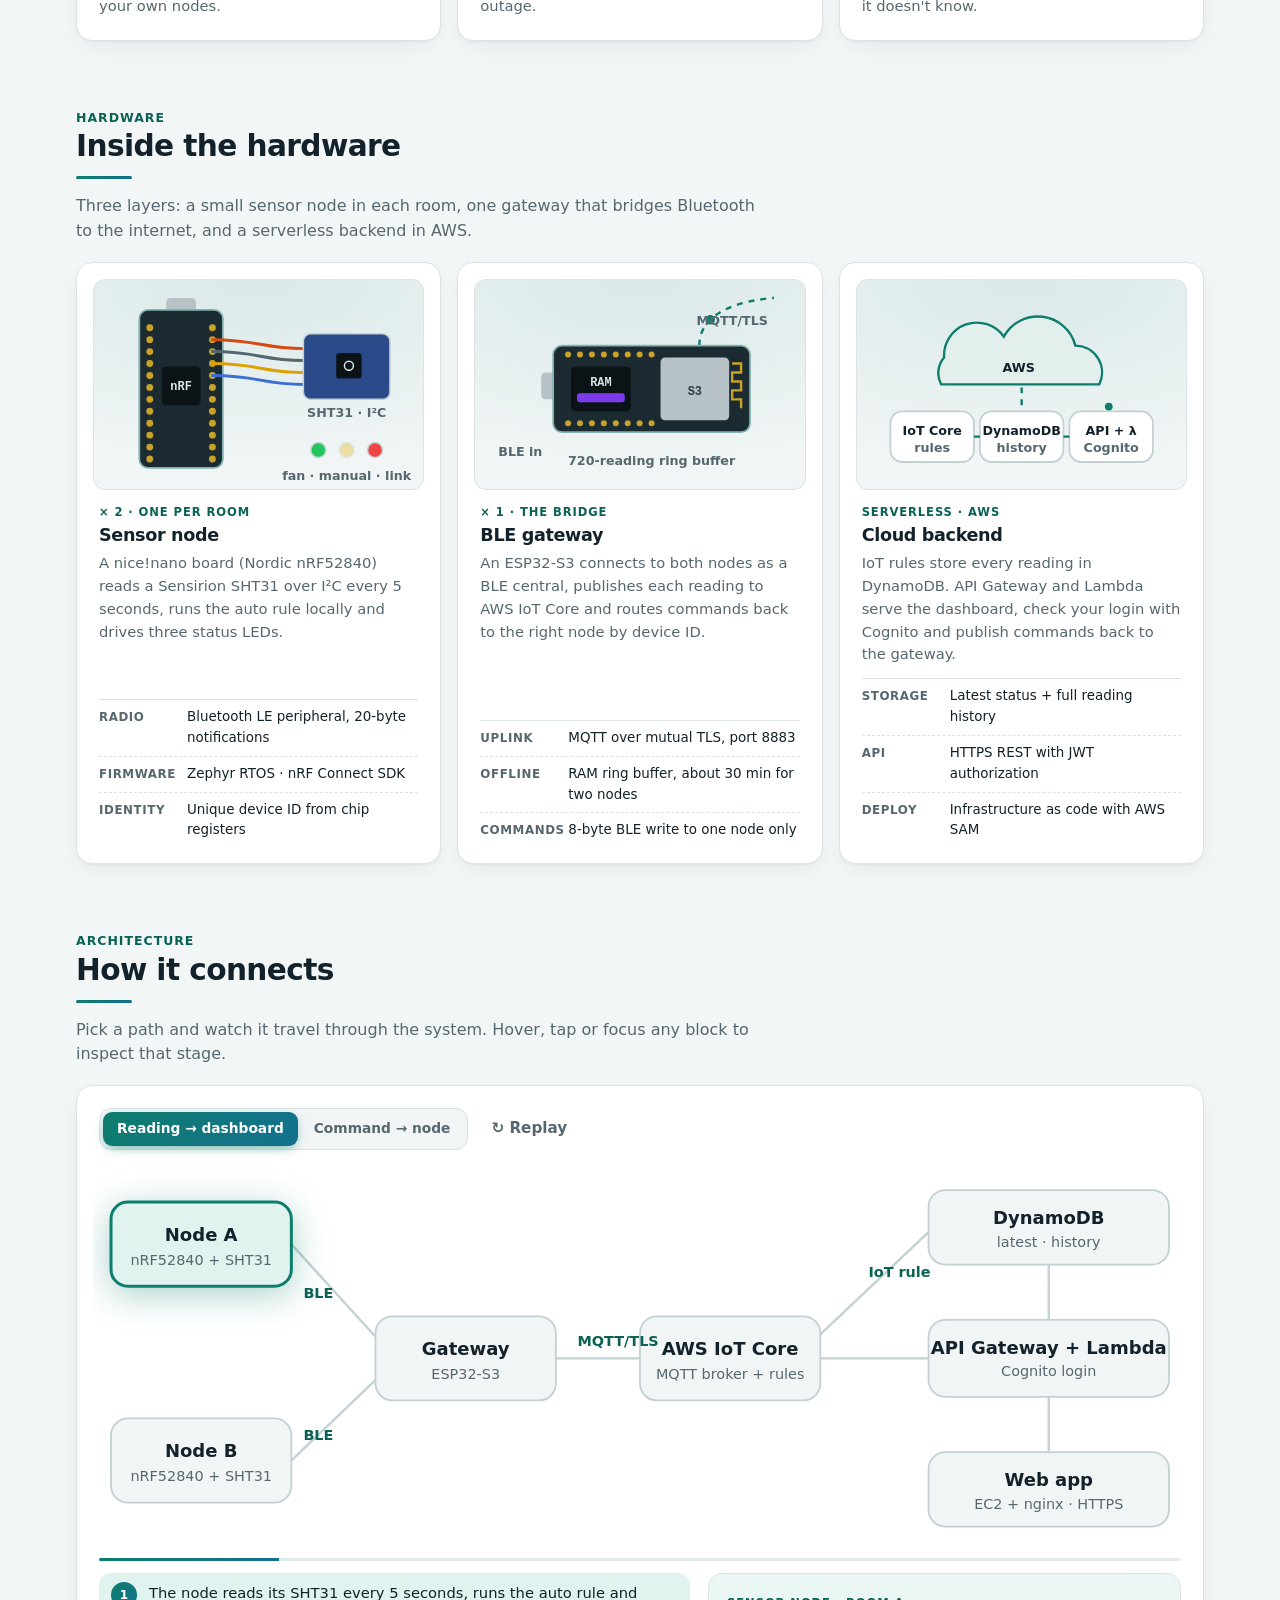
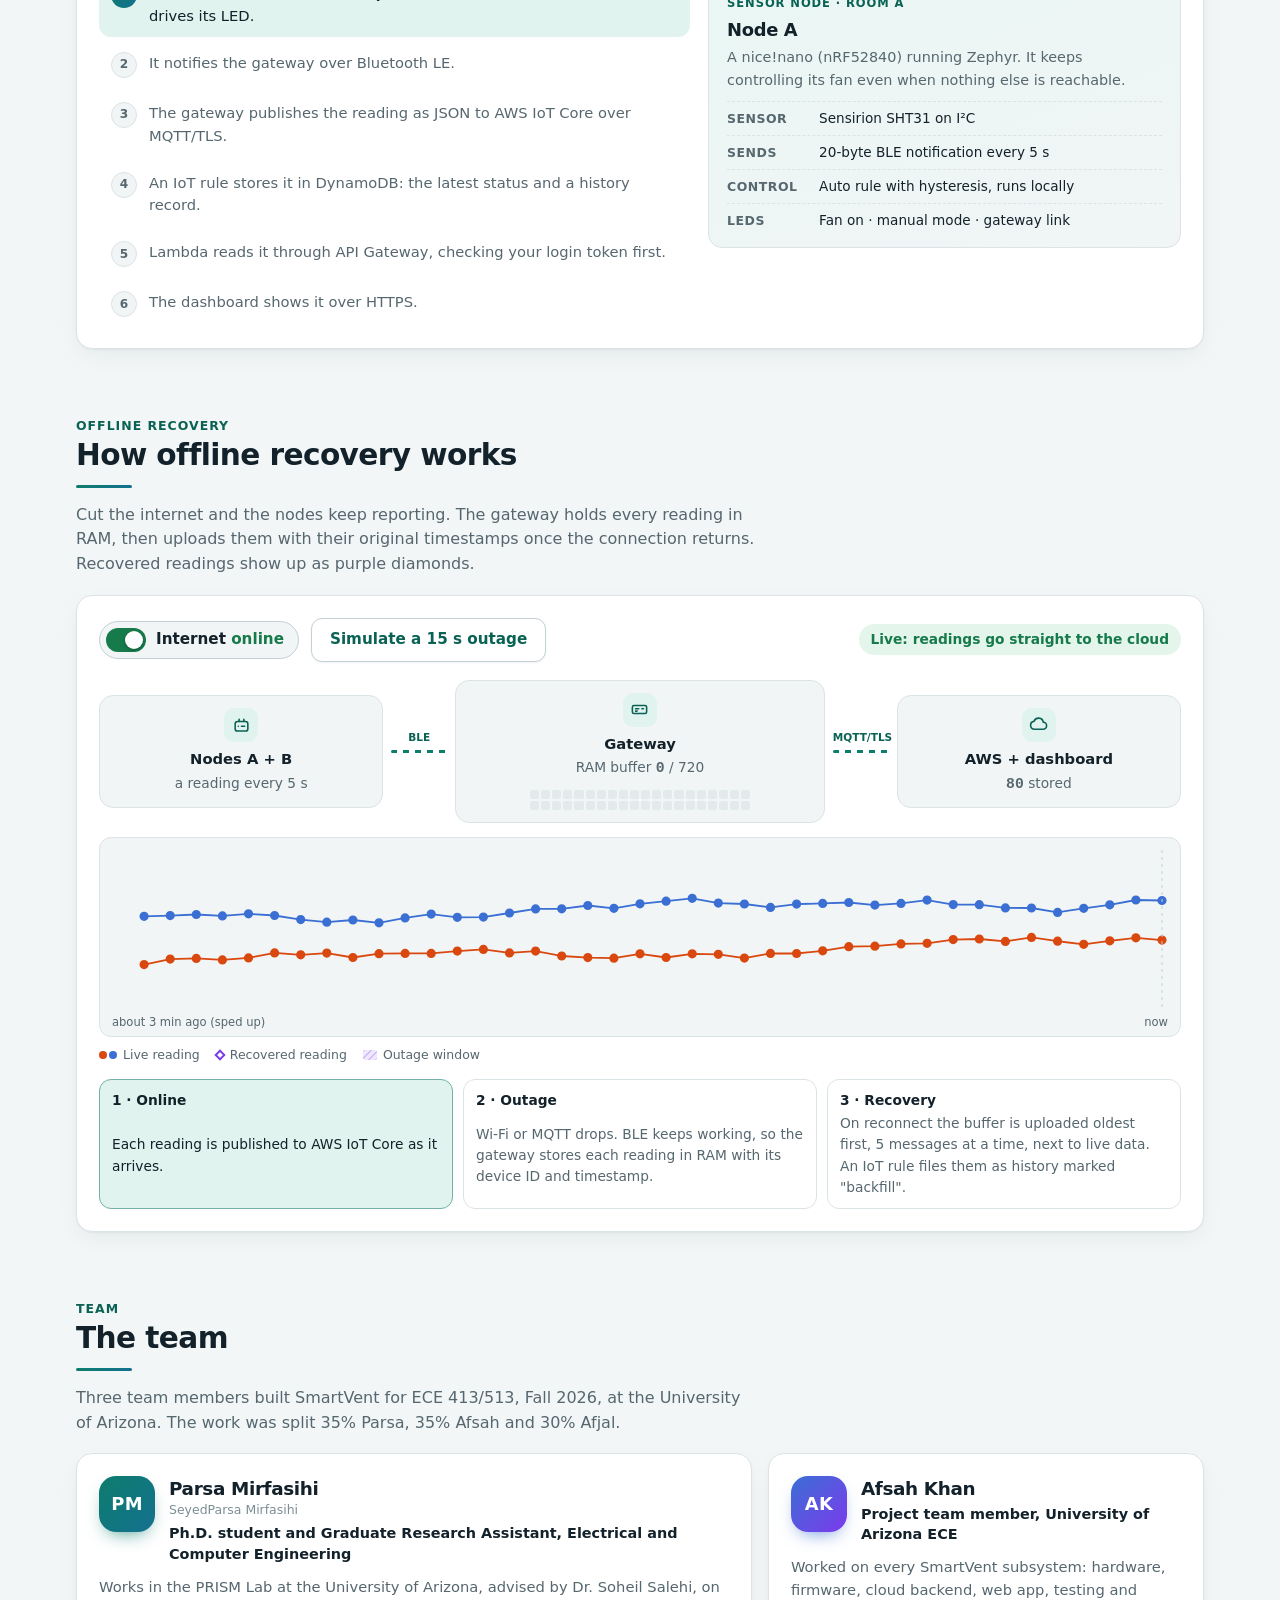
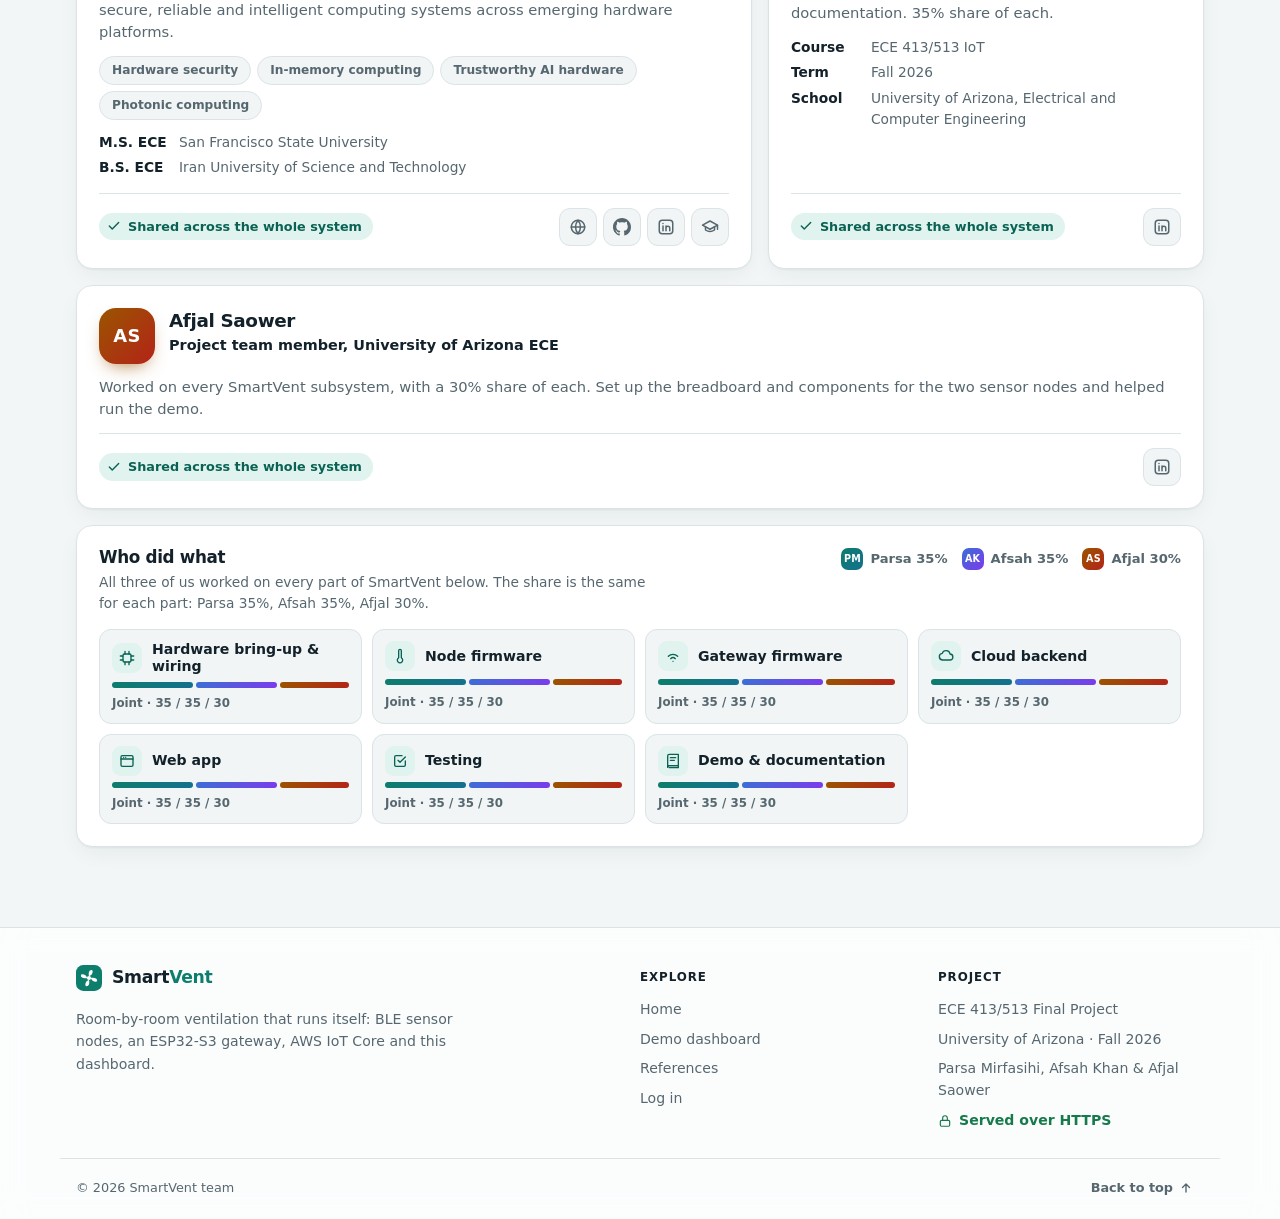
==== commit 38e66ba0: "Rename third team member to Afjal Saower; rebuild report PDF" ====
--- a/web/index.html
+++ b/web/index.html
@@ -311,7 +311,7 @@
     <!-- ============================================================ team -->
     <section id="team">
       <div class="section-title reveal"><span class="eyebrow">Team</span><h2>The team</h2>
-        <p>Three team members built SmartVent for ECE 413/513, Fall 2026, at the University of Arizona. The work was split 35% Parsa, 35% Afsah and 30% Sarower.</p></div>
+        <p>Three team members built SmartVent for ECE 413/513, Fall 2026, at the University of Arizona. The work was split 35% Parsa, 35% Afsah and 30% Afjal.</p></div>
       <div class="team">
         <article class="card person lift reveal">
           <div class="p-head">
@@ -363,9 +363,9 @@
 
         <article class="card person helper lift reveal" style="--d:.16s">
           <div class="p-head">
-            <div class="avatar third" aria-hidden="true">SA</div>
+            <div class="avatar third" aria-hidden="true">AS</div>
             <div>
-              <h3>Sarower Afjal</h3>
+              <h3>Afjal Saower</h3>
               <p class="p-role">Project team member, University of Arizona ECE</p>
             </div>
           </div>
@@ -381,8 +381,8 @@
 
       <div class="card ownership reveal">
         <div class="own-head">
-          <div><h3>Who did what</h3><p class="muted small">All three of us worked on every part of SmartVent below. The share is the same for each part: Parsa 35%, Afsah 35%, Sarower 30%.</p></div>
-          <div class="own-key" aria-hidden="true"><span><i class="avatar xs">PM</i>Parsa 35%</span><span><i class="avatar xs alt">AK</i>Afsah 35%</span><span><i class="avatar xs third">SA</i>Sarower 30%</span></div>
+          <div><h3>Who did what</h3><p class="muted small">All three of us worked on every part of SmartVent below. The share is the same for each part: Parsa 35%, Afsah 35%, Afjal 30%.</p></div>
+          <div class="own-key" aria-hidden="true"><span><i class="avatar xs">PM</i>Parsa 35%</span><span><i class="avatar xs alt">AK</i>Afsah 35%</span><span><i class="avatar xs third">AS</i>Afjal 30%</span></div>
         </div>
         <ul class="own-grid">
           <li><span class="own-ico" aria-hidden="true"><svg viewBox="0 0 24 24" fill="none" stroke="currentColor" stroke-width="2" stroke-linecap="round" stroke-linejoin="round"><rect x="6" y="6" width="12" height="12" rx="2"/><path d="M9 2v4M15 2v4M9 18v4M15 18v4M2 9h4M2 15h4M18 9h4M18 15h4"/></svg></span><b>Hardware bring-up &amp; wiring</b><span class="own-bar"><i style="flex:35"></i><i style="flex:35"></i><i style="flex:30"></i></span><span class="own-who">Joint · 35 / 35 / 30</span></li>
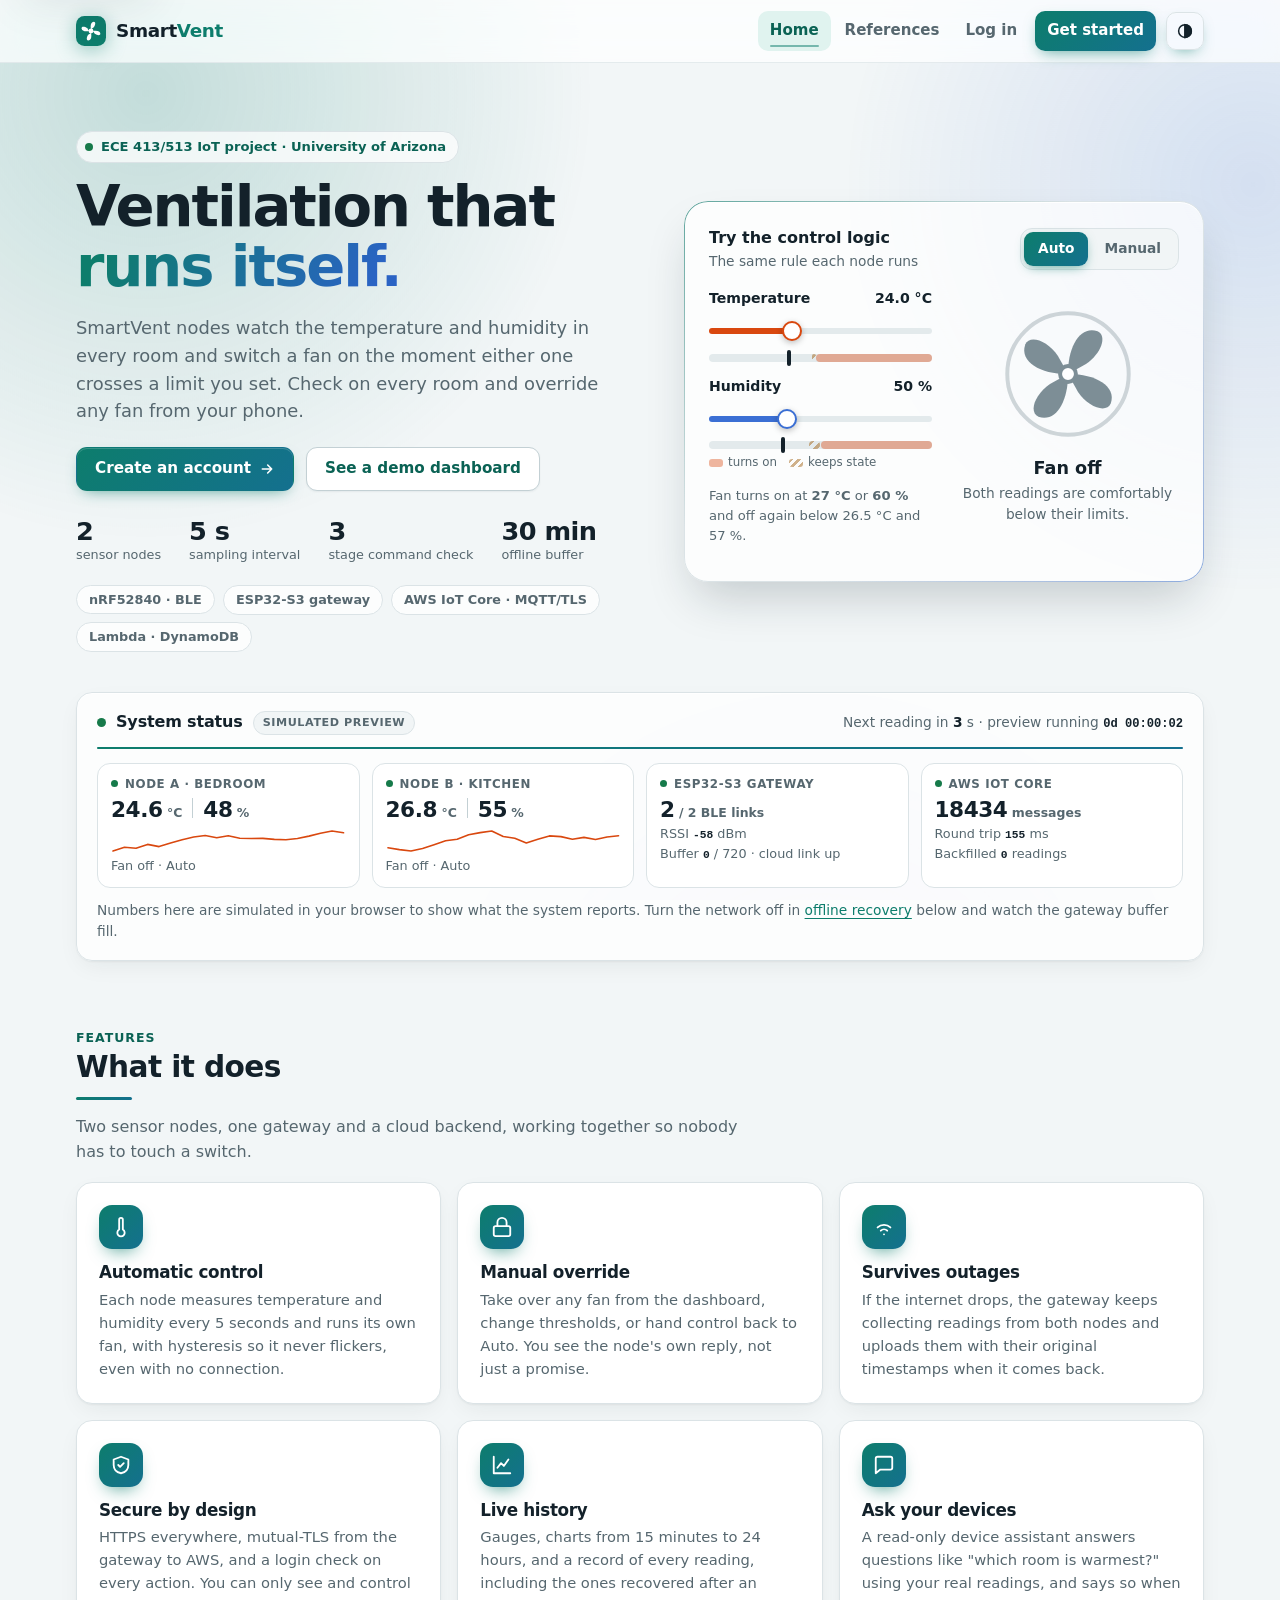
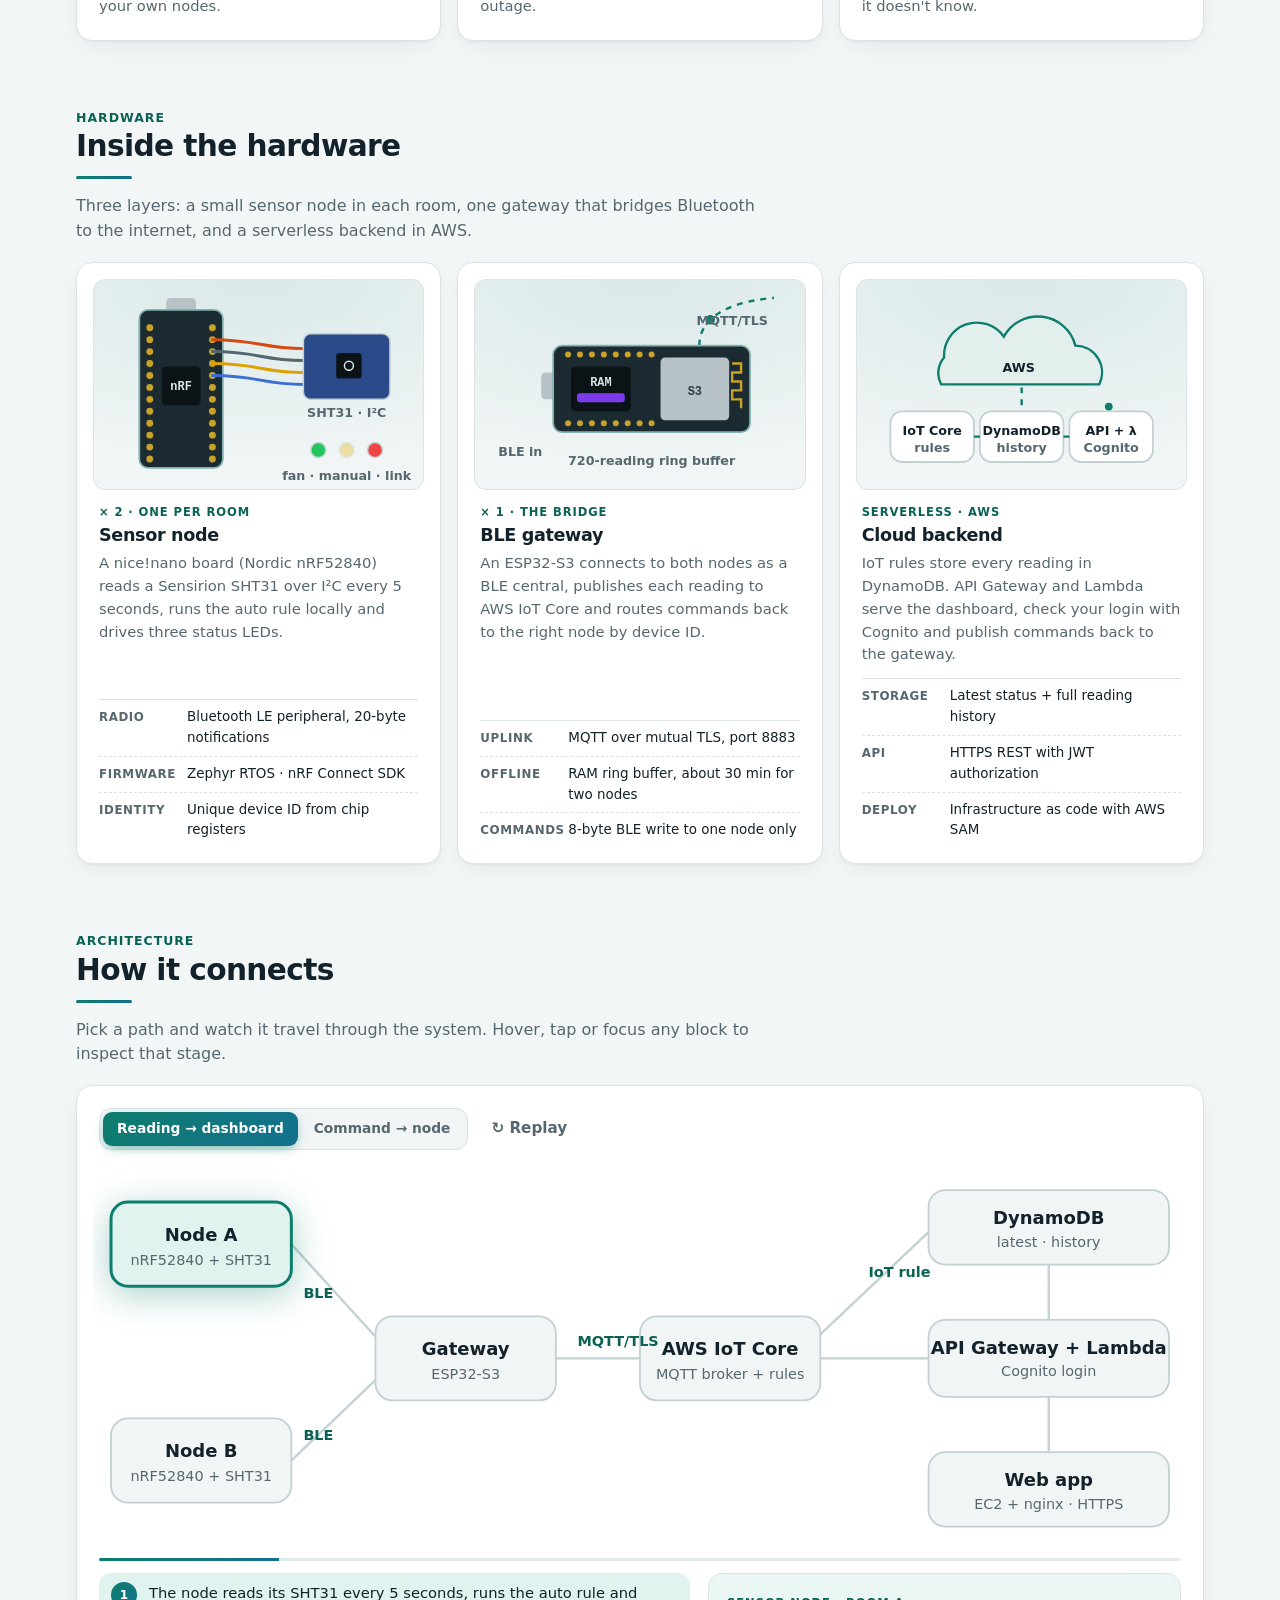
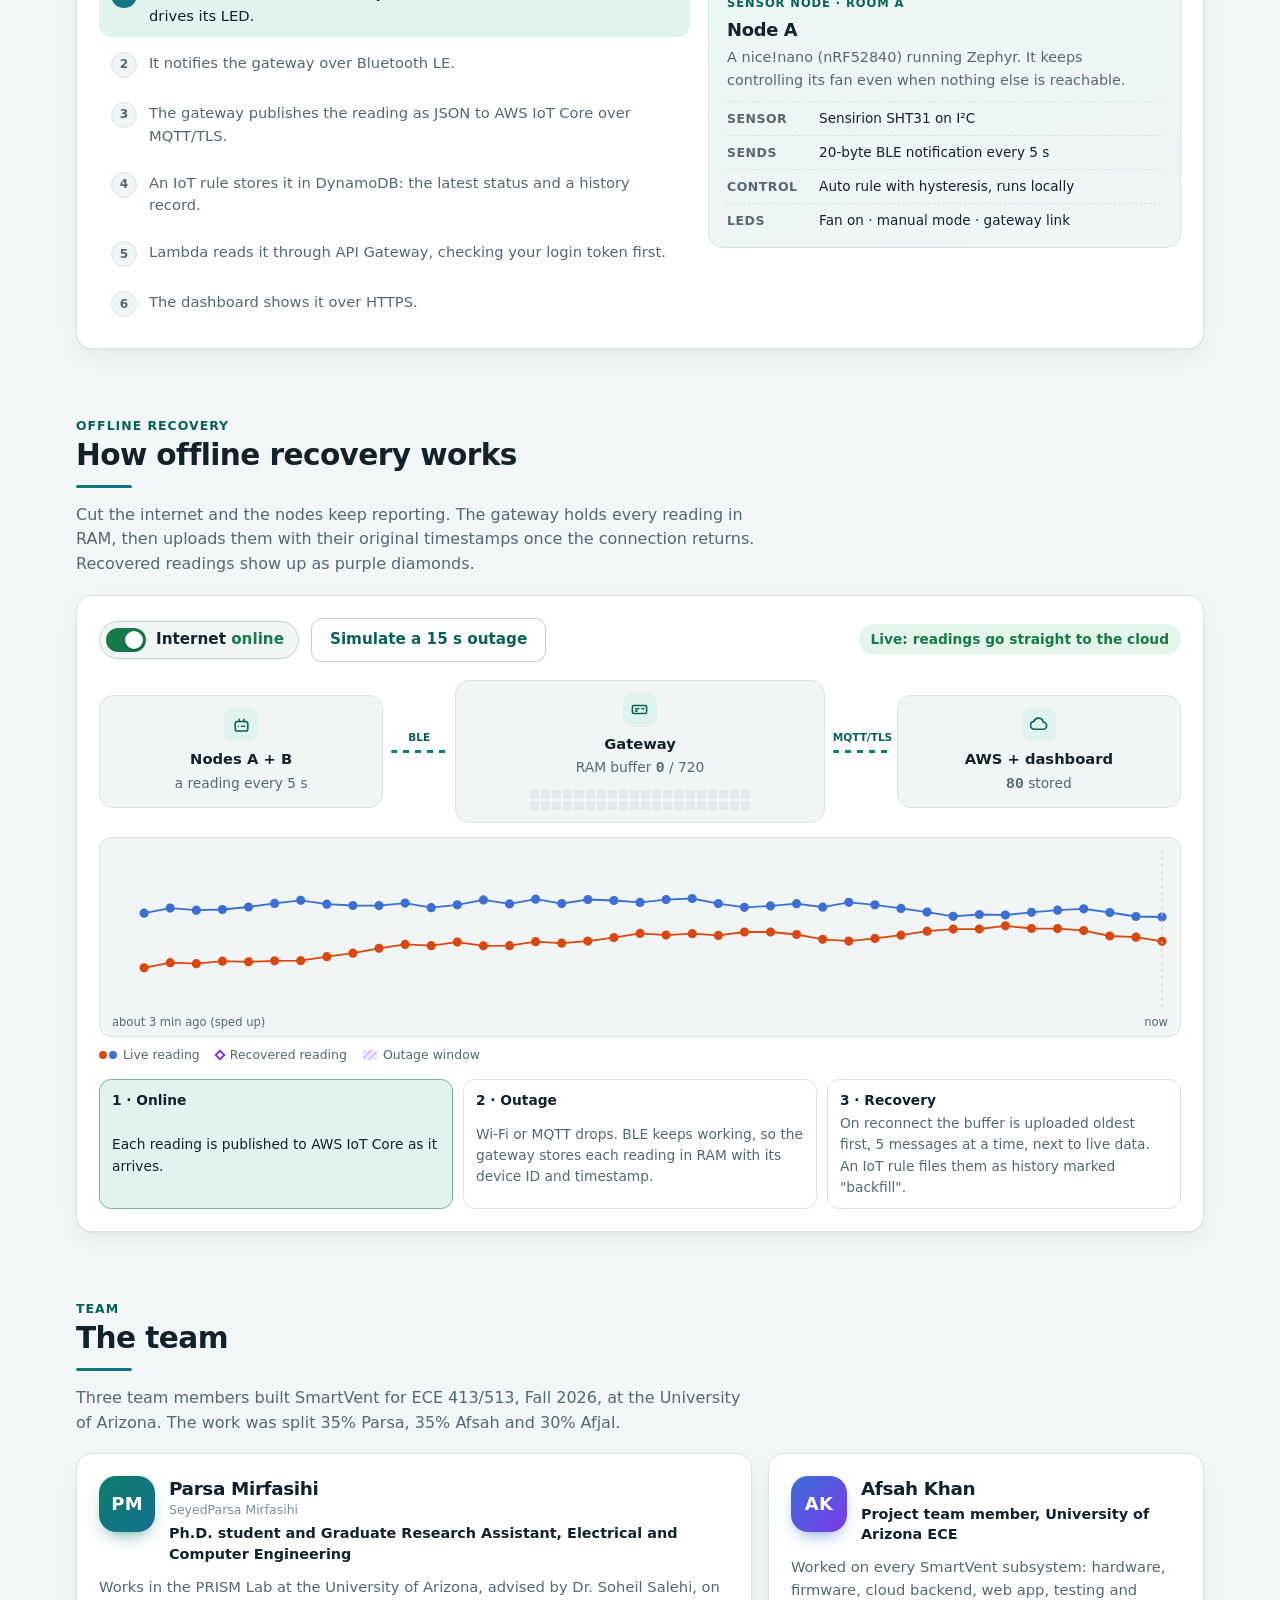
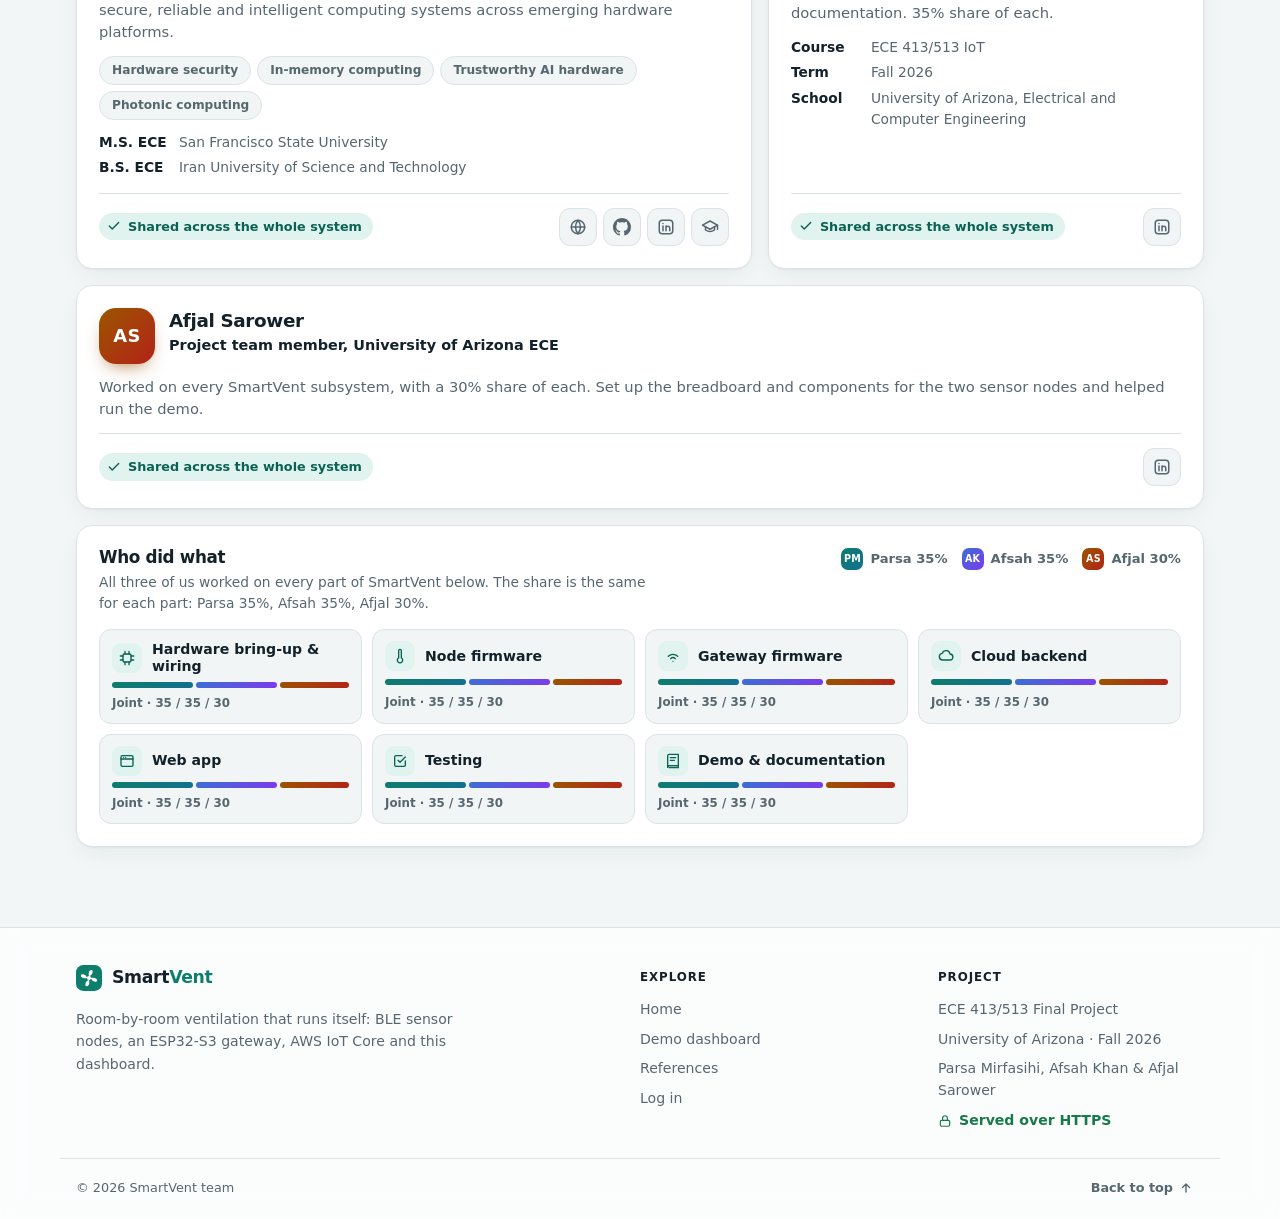
==== commit e88f2b37: "Fix third member's name (Afjal Sarower); rebuild report PDF" ====
--- a/web/index.html
+++ b/web/index.html
@@ -365,7 +365,7 @@
           <div class="p-head">
             <div class="avatar third" aria-hidden="true">AS</div>
             <div>
-              <h3>Afjal Saower</h3>
+              <h3>Afjal Sarower</h3>
               <p class="p-role">Project team member, University of Arizona ECE</p>
             </div>
           </div>
